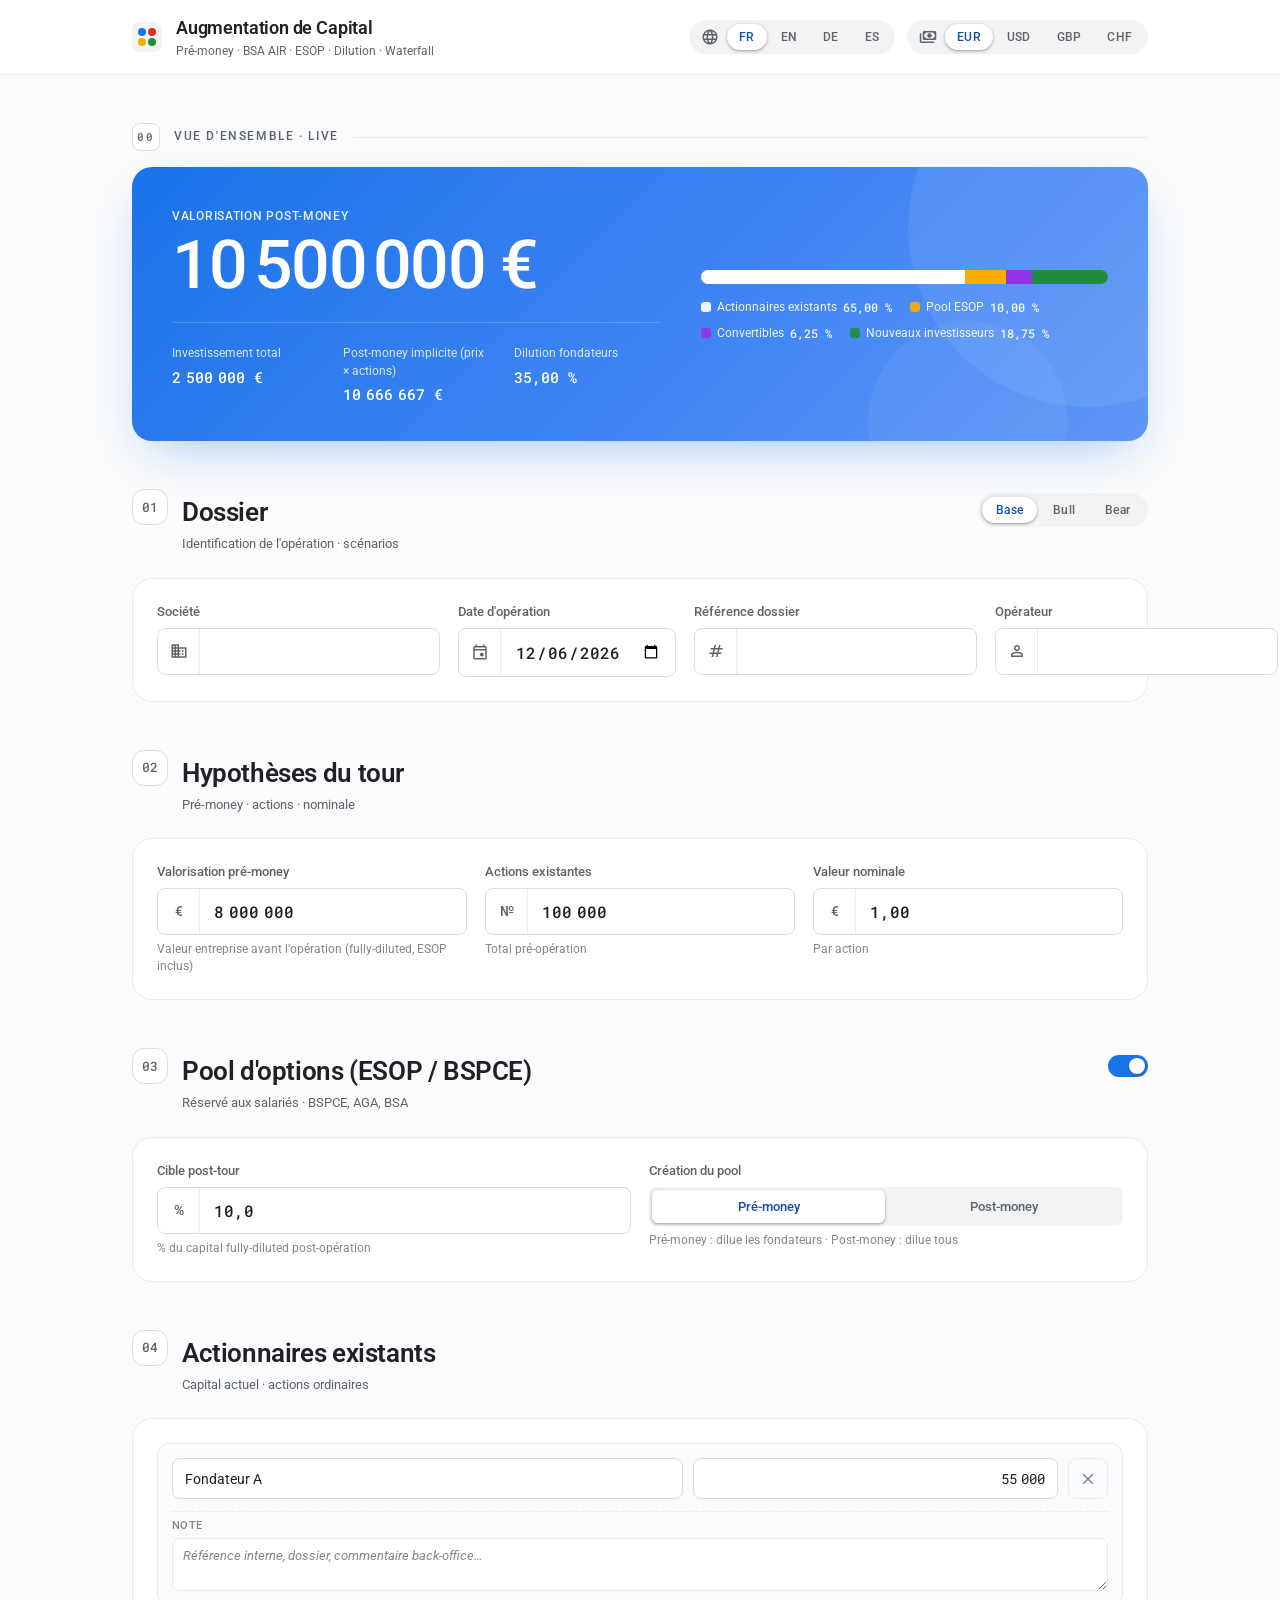
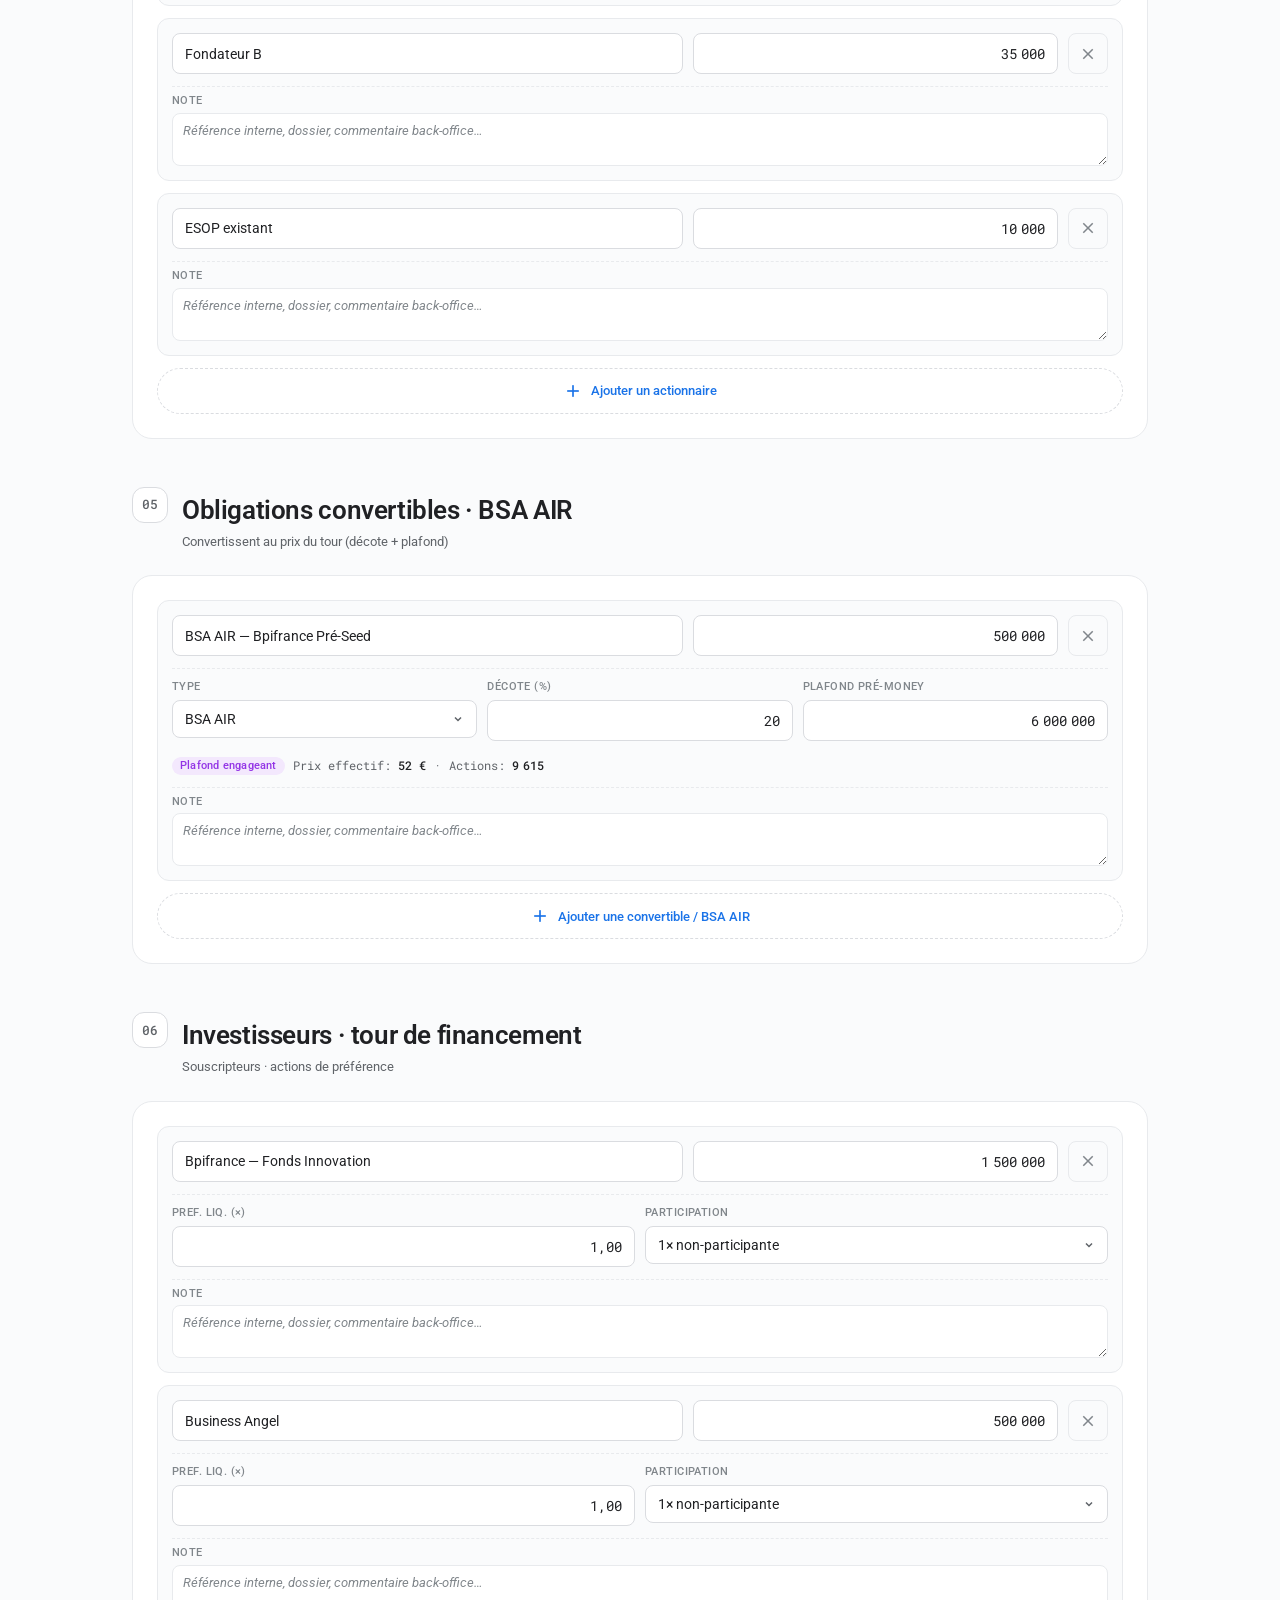
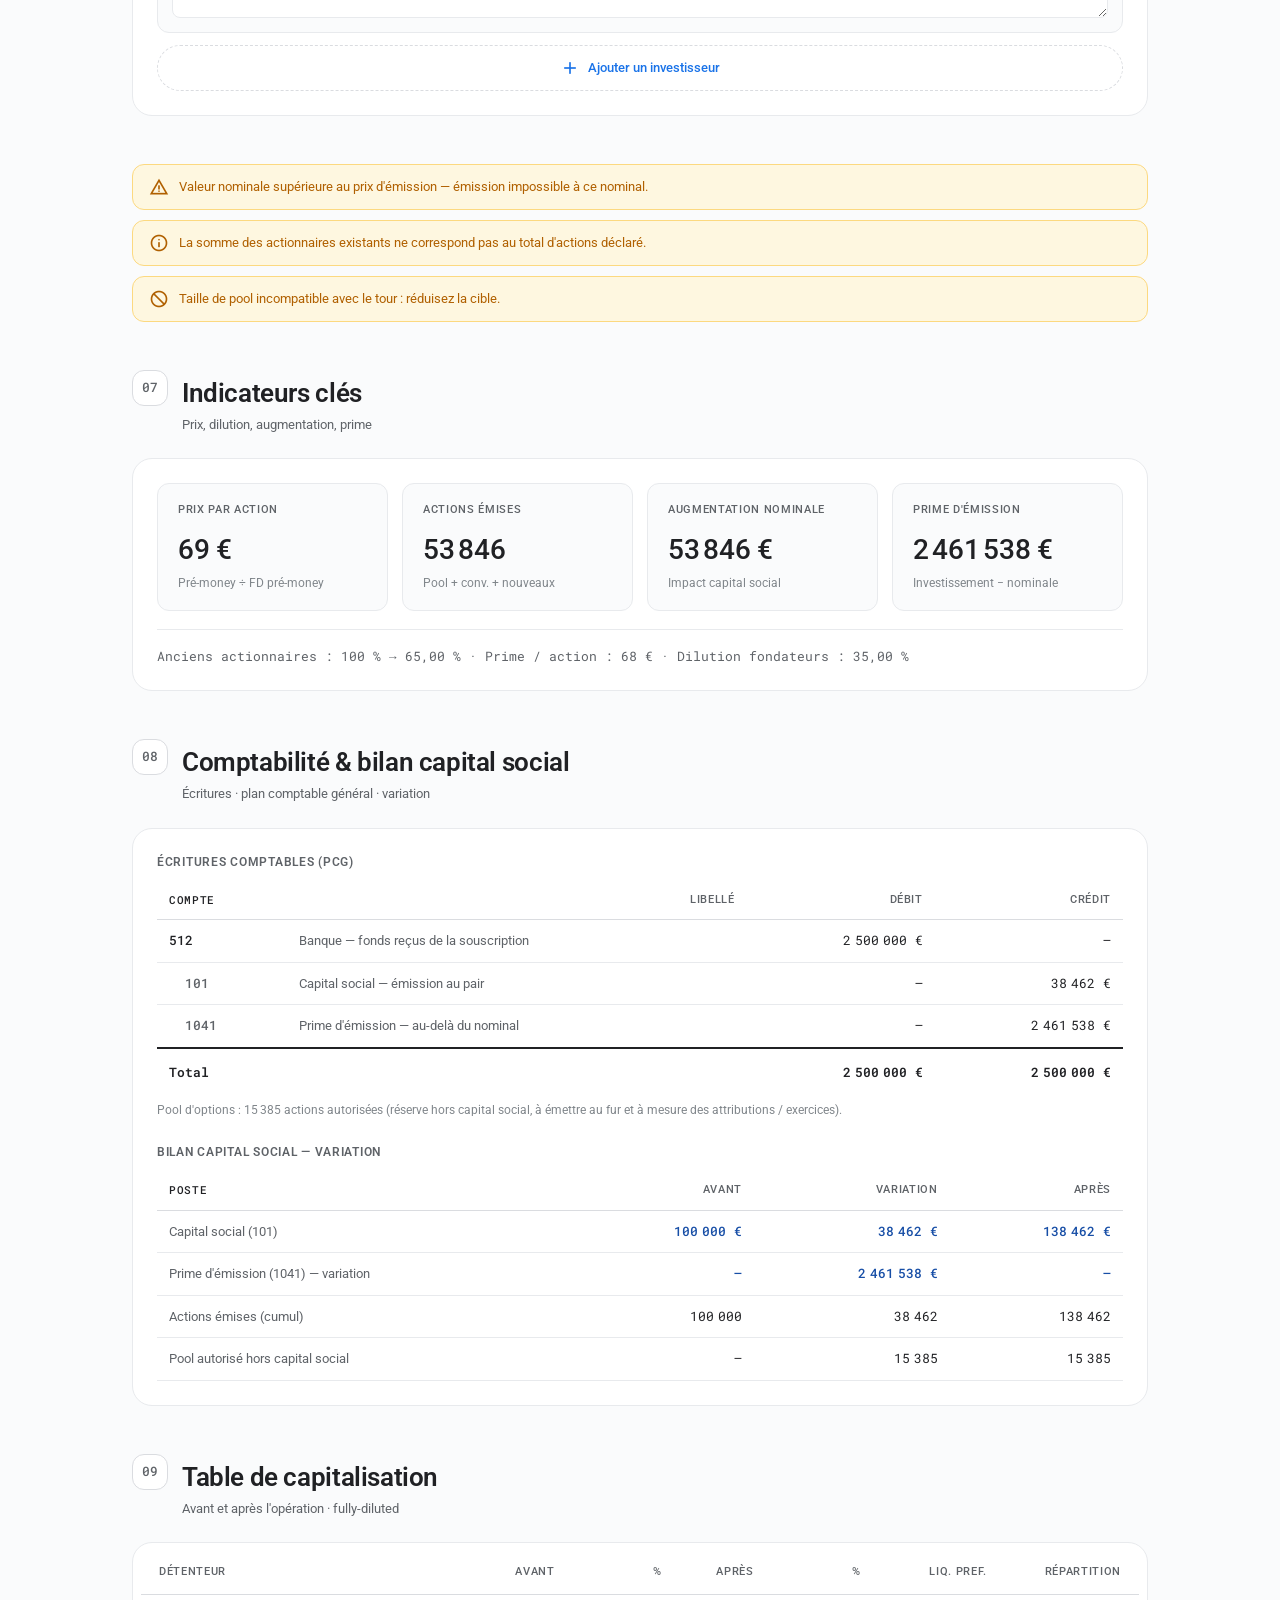
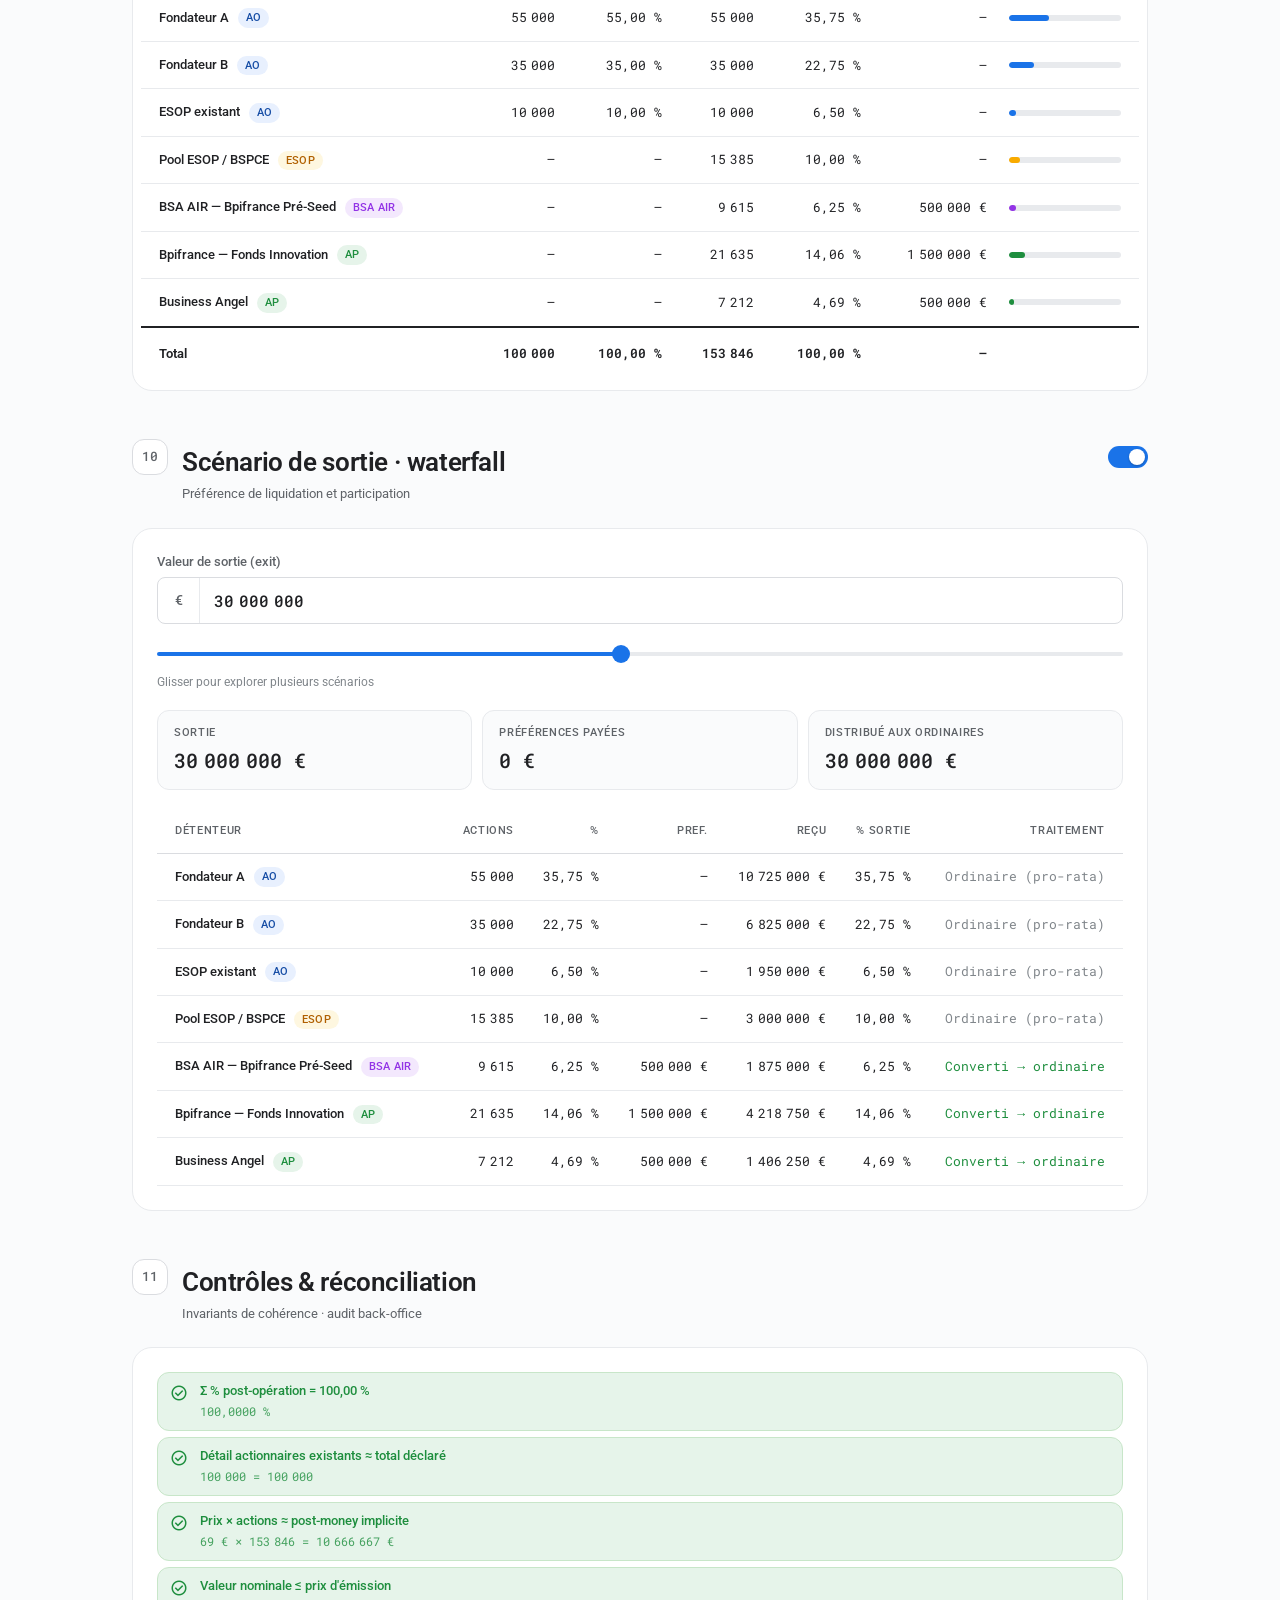
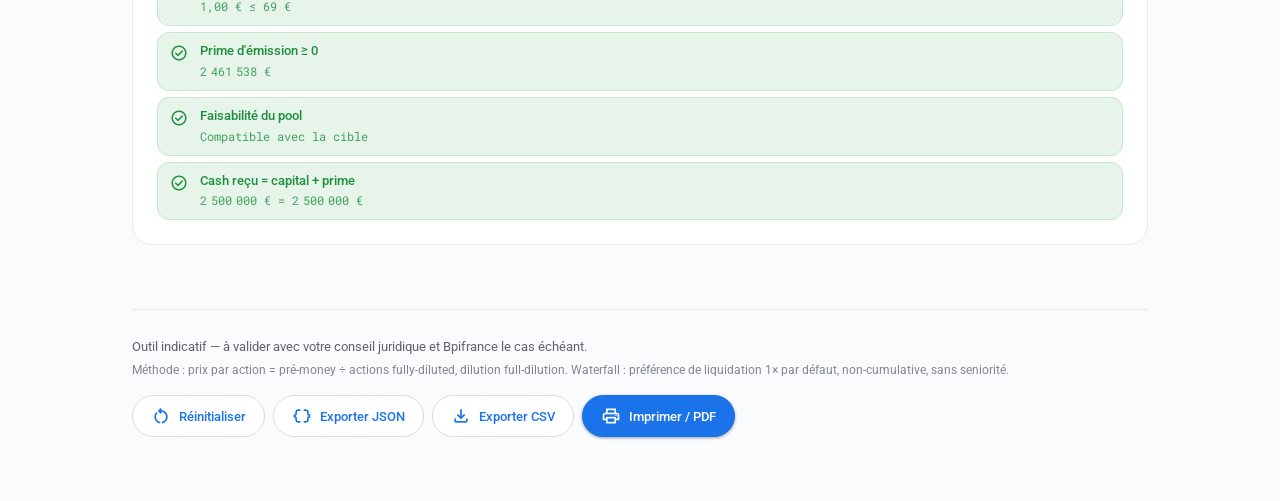
==== index.html @ fb11cf04 "Add Dossier section, multi-line notes, and Base/Bull/Bear scenarios Three BO-usability improvements " ====
<!DOCTYPE html>
<html lang="fr">
<head>
<meta charset="UTF-8">
<meta name="viewport" content="width=device-width, initial-scale=1.0">
<title data-i18n="meta_title">Calcul d'Augmentation de Capital</title>
<link rel="preconnect" href="https://fonts.googleapis.com">
<link rel="preconnect" href="https://fonts.gstatic.com" crossorigin>
<link href="https://fonts.googleapis.com/css2?family=Google+Sans:wght@400;500;600;700&family=Roboto:wght@400;500;600&family=Roboto+Mono:wght@400;500&display=swap" rel="stylesheet">
<link href="https://fonts.googleapis.com/icon?family=Material+Symbols+Outlined" rel="stylesheet">
<link rel="stylesheet" href="styles.css">
</head>
<body>

<header class="app-bar">
  <div class="app-bar-inner">
    <div class="brand">
      <span class="logo-mark" aria-hidden="true">
        <span class="logo-dot dot-blue"></span>
        <span class="logo-dot dot-red"></span>
        <span class="logo-dot dot-yellow"></span>
        <span class="logo-dot dot-green"></span>
      </span>
      <div class="brand-text">
        <h1 data-i18n="app_title">Augmentation de Capital</h1>
        <span class="brand-sub" data-i18n="app_subtitle">Pré-money · BSA AIR · ESOP · Dilution · Waterfall</span>
      </div>
    </div>

    <div class="app-bar-actions">
      <div class="chip-select" id="langPick" role="group" aria-label="Language">
        <span class="material-symbols-outlined chip-leading">language</span>
        <button data-lang="fr" class="on">FR</button>
        <button data-lang="en">EN</button>
        <button data-lang="de">DE</button>
        <button data-lang="es">ES</button>
      </div>

      <div class="chip-select" id="currencyPick" role="group" aria-label="Currency">
        <span class="material-symbols-outlined chip-leading">payments</span>
        <button data-cur="EUR" class="on">EUR</button>
        <button data-cur="USD">USD</button>
        <button data-cur="GBP">GBP</button>
        <button data-cur="CHF">CHF</button>
      </div>
    </div>
  </div>

  <div class="sticky-summary" id="stickySummary" aria-hidden="true">
    <div class="sticky-summary-inner">
      <span class="ss-k" data-i18n="result_postMoney">Post-money</span>
      <span class="ss-v" id="ss_postMoney">—</span>
      <span class="ss-sep"></span>
      <span class="ss-k" data-i18n="result_pricePerShare">Prix / action</span>
      <span class="ss-v" id="ss_price">—</span>
      <span class="ss-sep"></span>
      <span class="ss-k" data-i18n="legend_new">Nouveaux investisseurs</span>
      <span class="ss-v" id="ss_dilNew">—</span>
    </div>
  </div>
</header>

<main class="wrap">

  <!-- ════════ 00 · HERO ════════ -->
  <section class="hero-block">
    <div class="hero-eyebrow">
      <span class="num">00</span>
      <span data-i18n="hero_eyebrow">Vue d'ensemble · live</span>
    </div>
    <div class="hero-card">
      <div class="hero-left">
        <span class="hero-k" data-i18n="result_postMoney">Valorisation post-money</span>
        <span class="hero-v" id="r_postMoney">—</span>
        <div class="hero-meta">
          <span><i data-i18n="hero_investment">Investissement total</i><b id="r_totalInvest">—</b></span>
          <span><i data-i18n="hero_implied">Post-money implicite (prix × actions)</i><b id="r_postImplied">—</b></span>
          <span><i data-i18n="hero_dilution">Dilution fondateurs</i><b id="r_heroDilution">—</b></span>
        </div>
      </div>
      <div class="hero-right">
        <div class="hero-bar" aria-hidden="true">
          <span class="dil-existing" id="dilExisting"></span>
          <span class="dil-pool"     id="dilPool"></span>
          <span class="dil-conv"     id="dilConv"></span>
          <span class="dil-new"      id="dilNew"></span>
        </div>
        <div class="hero-legend">
          <span class="leg"><span class="sw sw-existing"></span><span data-i18n="legend_existing">Existants</span><b id="legExistingPct">—</b></span>
          <span class="leg"><span class="sw sw-pool"></span><span data-i18n="legend_pool">Pool</span><b id="legPoolPct">—</b></span>
          <span class="leg"><span class="sw sw-conv"></span><span data-i18n="legend_conv">Convertibles</span><b id="legConvPct">—</b></span>
          <span class="leg"><span class="sw sw-new"></span><span data-i18n="legend_new">Nouveaux</span><b id="legNewPct">—</b></span>
        </div>
      </div>
    </div>
  </section>

  <!-- ════════ 01 · Dossier ════════ -->
  <section class="section">
    <header class="section-head">
      <span class="section-num">01</span>
      <div class="head-grow">
        <h2 data-i18n="section_dossier">Dossier</h2>
        <p data-i18n="section_dossier_sub">Identification de l'opération · scénarios</p>
      </div>
      <div class="scenario-pick" id="scenarioPick" role="group" aria-label="Scenario">
        <button data-sc="base" class="on" data-i18n="sc_base">Base</button>
        <button data-sc="bull" data-i18n="sc_bull">Bull</button>
        <button data-sc="bear" data-i18n="sc_bear">Bear</button>
      </div>
    </header>
    <div class="section-body">
      <div class="row4">
        <div class="tf">
          <label for="dossierCompany" data-i18n="dossier_company">Société</label>
          <div class="tf-input">
            <span class="tf-prefix"><span class="material-symbols-outlined" style="font-size:18px">business</span></span>
            <input type="text" id="dossierCompany" autocomplete="off">
          </div>
        </div>
        <div class="tf">
          <label for="dossierDate" data-i18n="dossier_date">Date d'opération</label>
          <div class="tf-input">
            <span class="tf-prefix"><span class="material-symbols-outlined" style="font-size:18px">event</span></span>
            <input type="date" id="dossierDate" autocomplete="off">
          </div>
        </div>
        <div class="tf">
          <label for="dossierReference" data-i18n="dossier_reference">Référence dossier</label>
          <div class="tf-input">
            <span class="tf-prefix"><span class="material-symbols-outlined" style="font-size:18px">tag</span></span>
            <input type="text" id="dossierReference" autocomplete="off">
          </div>
        </div>
        <div class="tf">
          <label for="dossierOperator" data-i18n="dossier_operator">Opérateur</label>
          <div class="tf-input">
            <span class="tf-prefix"><span class="material-symbols-outlined" style="font-size:18px">person</span></span>
            <input type="text" id="dossierOperator" autocomplete="off">
          </div>
        </div>
      </div>
    </div>
  </section>

  <!-- ════════ 02 · Hypothèses ════════ -->
  <section class="section">
    <header class="section-head">
      <span class="section-num">02</span>
      <div>
        <h2 data-i18n="section_assumptions">Hypothèses du tour</h2>
        <p data-i18n="section_assumptions_sub">Pré-money · actions · nominale</p>
      </div>
    </header>
    <div class="section-body">
      <div class="row3">
        <div class="tf">
          <label for="preMoney" data-i18n="label_preMoney">Valorisation pré-money</label>
          <div class="tf-input">
            <span class="tf-prefix cur-symbol">€</span>
            <input type="text" id="preMoney" inputmode="decimal" autocomplete="off">
          </div>
          <span class="tf-helper" data-i18n="label_preMoney_hint">Valeur entreprise avant l'opération (fully-diluted, ESOP inclus)</span>
        </div>
        <div class="tf">
          <label for="existingShares" data-i18n="label_existingShares">Actions existantes</label>
          <div class="tf-input">
            <span class="tf-prefix">№</span>
            <input type="text" id="existingShares" inputmode="decimal" autocomplete="off">
          </div>
          <span class="tf-helper" data-i18n="label_existingShares_hint">Total pré-opération</span>
        </div>
        <div class="tf">
          <label for="nominalValue" data-i18n="label_nominalValue">Valeur nominale</label>
          <div class="tf-input">
            <span class="tf-prefix cur-symbol">€</span>
            <input type="text" id="nominalValue" inputmode="decimal" autocomplete="off">
          </div>
          <span class="tf-helper" data-i18n="label_nominalValue_hint">Par action</span>
        </div>
      </div>
    </div>
  </section>

  <!-- ════════ 03 · Pool ESOP/BSPCE ════════ -->
  <section class="section">
    <header class="section-head">
      <span class="section-num">03</span>
      <div class="head-grow">
        <h2 data-i18n="section_pool">Pool d'options (ESOP / BSPCE)</h2>
        <p data-i18n="section_pool_sub">Réservé aux salariés · BSPCE, AGA, BSA</p>
      </div>
      <label class="switch" title="Enabled">
        <input type="checkbox" id="poolEnabled">
        <span class="track"></span>
      </label>
    </header>
    <div class="section-body" id="poolBody">
      <div class="row2">
        <div class="tf">
          <label for="poolTargetPct" data-i18n="label_poolTargetPct">Cible post-tour</label>
          <div class="tf-input">
            <span class="tf-prefix">%</span>
            <input type="text" id="poolTargetPct" inputmode="decimal" autocomplete="off">
          </div>
          <span class="tf-helper" data-i18n="label_poolTargetPct_hint">% du capital fully-diluted post-opération</span>
        </div>
        <div class="tf">
          <label data-i18n="label_poolTiming">Création</label>
          <div class="seg" id="poolTiming" role="radiogroup">
            <button data-val="pre" class="on" data-i18n="poolTiming_pre">Pré-money</button>
            <button data-val="post" data-i18n="poolTiming_post">Post-money</button>
          </div>
          <span class="tf-helper" data-i18n="label_poolTiming_hint">Pré-money : dilue les fondateurs · Post-money : dilue tous</span>
        </div>
      </div>
    </div>
  </section>

  <!-- ════════ 04 · Actionnaires ════════ -->
  <section class="section">
    <header class="section-head">
      <span class="section-num">04</span>
      <div>
        <h2 data-i18n="section_holders">Actionnaires existants</h2>
        <p data-i18n="section_holders_sub">Capital actuel · actions ordinaires</p>
      </div>
    </header>
    <div class="section-body">
      <div class="row-list" id="holderList"></div>
      <button class="btn-ghost btn-add" id="addHolder">
        <span class="material-symbols-outlined">add</span>
        <span data-i18n="button_addHolder">Ajouter un actionnaire</span>
      </button>
    </div>
  </section>

  <!-- ════════ 05 · Convertibles ════════ -->
  <section class="section">
    <header class="section-head">
      <span class="section-num">05</span>
      <div>
        <h2 data-i18n="section_convertibles">Obligations convertibles · BSA AIR</h2>
        <p data-i18n="section_convertibles_sub">Convertissent au prix du tour (décote + plafond)</p>
      </div>
    </header>
    <div class="section-body">
      <div class="row-list" id="convList"></div>
      <button class="btn-ghost btn-add" id="addConv">
        <span class="material-symbols-outlined">add</span>
        <span data-i18n="button_addConv">Ajouter une convertible</span>
      </button>
    </div>
  </section>

  <!-- ════════ 06 · Investisseurs ════════ -->
  <section class="section">
    <header class="section-head">
      <span class="section-num">06</span>
      <div>
        <h2 data-i18n="section_investors">Investisseurs · tour de financement</h2>
        <p data-i18n="section_investors_sub">Souscripteurs · actions de préférence</p>
      </div>
    </header>
    <div class="section-body">
      <div class="row-list" id="investorList"></div>
      <button class="btn-ghost btn-add" id="addInv">
        <span class="material-symbols-outlined">add</span>
        <span data-i18n="button_addInvestor">Ajouter un investisseur</span>
      </button>
    </div>
  </section>

  <!-- Alerts inline (between inputs and results) -->
  <div class="alerts">
    <div class="alert alert-warn" id="warn" hidden>
      <span class="material-symbols-outlined">warning</span>
      <span data-i18n="warn_nominal">Valeur nominale supérieure au prix d'émission — émission impossible à ce nominal.</span>
    </div>
    <div class="alert alert-warn" id="warnHolders" hidden>
      <span class="material-symbols-outlined">info</span>
      <span data-i18n="warn_holders">La somme des actionnaires existants ne correspond pas au total d'actions déclaré.</span>
    </div>
    <div class="alert alert-warn" id="warnPool" hidden>
      <span class="material-symbols-outlined">block</span>
      <span data-i18n="warn_pool">Taille de pool incompatible avec le tour : réduisez la cible.</span>
    </div>
  </div>

  <!-- ════════ 07 · Indicateurs clés ════════ -->
  <section class="section">
    <header class="section-head">
      <span class="section-num">07</span>
      <div>
        <h2 data-i18n="section_metrics">Indicateurs clés</h2>
        <p data-i18n="section_metrics_sub">Prix, dilution, augmentation, prime</p>
      </div>
    </header>
    <div class="section-body">
      <div class="stat-grid">
        <div class="stat">
          <span class="k" data-i18n="result_pricePerShare">Prix par action</span>
          <span class="v" id="r_pricePerShare">—</span>
          <span class="sub" data-i18n="result_pricePerShare_sub">Pré-money ÷ FD pré-money</span>
        </div>
        <div class="stat">
          <span class="k" data-i18n="result_newShares">Actions émises</span>
          <span class="v" id="r_newShares">—</span>
          <span class="sub" data-i18n="result_newShares_sub">Pool + conv. + nouveaux</span>
        </div>
        <div class="stat">
          <span class="k" data-i18n="result_nominalIncrease">Augmentation nominale</span>
          <span class="v" id="r_nominalIncrease">—</span>
          <span class="sub" data-i18n="result_nominalIncrease_sub">Impact capital social</span>
        </div>
        <div class="stat">
          <span class="k" data-i18n="result_premiumTotal">Prime d'émission</span>
          <span class="v" id="r_premiumTotal">—</span>
          <span class="sub" data-i18n="result_premiumTotal_sub">Investissement − nominale</span>
        </div>
      </div>
      <div class="dilution-foot" id="r_dilutionSub">—</div>
    </div>
  </section>

  <!-- ════════ 08 · Comptabilité & bilan ════════ -->
  <section class="section">
    <header class="section-head">
      <span class="section-num">08</span>
      <div>
        <h2 data-i18n="section_accounting">Comptabilité & bilan capital social</h2>
        <p data-i18n="section_accounting_sub">Écritures, plan comptable général · capital social et prime d'émission</p>
      </div>
    </header>
    <div class="section-body acc-body">
      <div class="acc-block">
        <div class="acc-block-title" data-i18n="accounting_journal">Écritures comptables (PCG)</div>
        <div class="acc-table-wrap">
          <table class="acc">
            <thead>
              <tr>
                <th data-i18n="accounting_account">Compte</th>
                <th data-i18n="accounting_label">Libellé</th>
                <th data-i18n="accounting_debit">Débit</th>
                <th data-i18n="accounting_credit">Crédit</th>
              </tr>
            </thead>
            <tbody id="accountingBody"></tbody>
          </table>
        </div>
        <p class="acc-note" id="accountingNote">—</p>
      </div>

      <div class="acc-block">
        <div class="acc-block-title" data-i18n="bilan_title">Bilan capital social — variation</div>
        <div class="acc-table-wrap">
          <table class="acc bilan">
            <thead>
              <tr>
                <th data-i18n="bilan_item">Poste</th>
                <th data-i18n="bilan_before">Avant</th>
                <th data-i18n="bilan_delta">Variation</th>
                <th data-i18n="bilan_after">Après</th>
              </tr>
            </thead>
            <tbody id="bilanBody"></tbody>
          </table>
        </div>
      </div>
    </div>
  </section>

  <!-- ════════ 09 · Cap table ════════ -->
  <section class="section">
    <header class="section-head">
      <span class="section-num">09</span>
      <div>
        <h2 data-i18n="captable_title">Table de capitalisation</h2>
        <p data-i18n="captable_subtitle">Avant et après l'opération · fully-diluted</p>
      </div>
    </header>
    <div class="section-body cap-body">
      <table class="cap">
        <thead>
          <tr>
            <th data-i18n="captable_holder">Détenteur</th>
            <th data-i18n="captable_before_shares">Avant</th>
            <th>%</th>
            <th data-i18n="captable_after_shares">Après</th>
            <th>%</th>
            <th data-i18n="captable_liqPref">Liq. pref.</th>
            <th data-i18n="captable_distribution">Répartition</th>
          </tr>
        </thead>
        <tbody id="capBody"></tbody>
      </table>
    </div>
  </section>

  <!-- ════════ 10 · Waterfall ════════ -->
  <section class="section">
    <header class="section-head">
      <span class="section-num">10</span>
      <div class="head-grow">
        <h2 data-i18n="section_exit">Scénario de sortie · waterfall</h2>
        <p data-i18n="section_exit_sub">Préférence de liquidation et participation</p>
      </div>
      <label class="switch" title="Enabled">
        <input type="checkbox" id="exitEnabled">
        <span class="track"></span>
      </label>
    </header>
    <div class="section-body" id="exitBody">
      <div class="tf">
        <label for="exitValue" data-i18n="label_exitValue">Valeur de sortie (exit)</label>
        <div class="tf-input">
          <span class="tf-prefix cur-symbol">€</span>
          <input type="text" id="exitValue" inputmode="decimal" autocomplete="off">
        </div>
        <input type="range" id="exitSlider" class="slider" min="0" max="100" step="1">
        <span class="tf-helper" data-i18n="label_exitValue_hint">Glisser pour explorer plusieurs scénarios</span>
      </div>

      <div class="waterfall-summary" id="waterfallSummary"></div>

      <div class="cap-body">
        <table class="cap waterfall" id="waterfallTable">
          <thead>
            <tr>
              <th data-i18n="waterfall_holder">Détenteur</th>
              <th data-i18n="waterfall_shares">Actions</th>
              <th>%</th>
              <th data-i18n="waterfall_liqPref">Pref.</th>
              <th data-i18n="waterfall_payout">Reçu</th>
              <th data-i18n="waterfall_payoutPct">% sortie</th>
              <th data-i18n="waterfall_treatment">Traitement</th>
            </tr>
          </thead>
          <tbody id="waterfallBody"></tbody>
        </table>
      </div>
    </div>
  </section>

  <!-- ════════ 11 · Contrôles & réconciliation ════════ -->
  <section class="section">
    <header class="section-head">
      <span class="section-num">11</span>
      <div>
        <h2 data-i18n="section_recon">Contrôles & réconciliation</h2>
        <p data-i18n="section_recon_sub">Invariants de cohérence · audit back-office</p>
      </div>
    </header>
    <div class="section-body">
      <ul class="recon-list" id="reconList"></ul>
    </div>
  </section>

  <footer class="page-foot">
    <div class="foot-text">
      <p data-i18n="footer_disclaimer">Outil indicatif — à valider avec votre conseil juridique et Bpifrance le cas échéant.</p>
      <p class="muted" data-i18n="footer_method">Méthode : prix par action = pré-money ÷ actions fully-diluted, dilution full-dilution. Waterfall : préférence de liquidation 1× par défaut, non-cumulative, sans seniorité.</p>
    </div>
    <div class="foot-actions">
      <button class="btn-outline" id="resetBtn">
        <span class="material-symbols-outlined">restart_alt</span>
        <span data-i18n="button_reset">Réinitialiser</span>
      </button>
      <button class="btn-outline" id="exportJsonBtn">
        <span class="material-symbols-outlined">data_object</span>
        <span data-i18n="button_exportJson">Exporter JSON</span>
      </button>
      <button class="btn-outline" id="exportBtn">
        <span class="material-symbols-outlined">download</span>
        <span data-i18n="button_export">Exporter CSV</span>
      </button>
      <button class="btn-filled" id="printBtn">
        <span class="material-symbols-outlined">print</span>
        <span data-i18n="button_print">Imprimer / PDF</span>
      </button>
    </div>
  </footer>
</main>

<script src="app.js"></script>
</body>
</html>
---- styles.css ----
/* ─── Design tokens ──────────────────────────────────────── */
:root {
  --bg:           #fafbfc;
  --surface:      #ffffff;
  --surface-2:    #f1f3f4;
  --on-surface:   #202124;
  --on-surface-2: #5f6368;
  --on-surface-3: #80868b;
  --outline:      #dadce0;
  --outline-soft: #e8eaed;

  --primary:      #1a73e8;
  --primary-hov:  #1557b0;
  --primary-soft: #e8f0fe;
  --primary-ink:  #174ea6;

  --red:          #d93025;
  --red-soft:     #fce8e6;
  --yellow:       #f9ab00;
  --yellow-soft:  #fef7e0;
  --green:        #1e8e3e;
  --green-soft:   #e6f4ea;
  --purple:       #9334e6;
  --purple-soft:  #f3e8fd;

  --warn-bg:      #fef7e0;
  --warn-ink:     #b06000;

  --radius-sm:    8px;
  --radius:       12px;
  --radius-lg:    20px;
  --radius-pill:  9999px;

  --elev-1: 0 1px 2px 0 rgba(60,64,67,.30), 0 1px 3px 1px rgba(60,64,67,.15);
  --elev-2: 0 1px 2px 0 rgba(60,64,67,.30), 0 2px 6px 2px rgba(60,64,67,.15);
  --elev-3: 0 4px 8px 3px rgba(60,64,67,.15), 0 1px 3px 0 rgba(60,64,67,.30);

  --max-width: 1080px;
  --pad-side:  32px;

  --font-sans: 'Google Sans', 'Roboto', system-ui, -apple-system, sans-serif;
  --font-mono: 'Roboto Mono', ui-monospace, SFMono-Regular, Menlo, monospace;
}

* { box-sizing: border-box; }
html, body { margin: 0; padding: 0; }

body {
  background: var(--bg);
  color: var(--on-surface);
  font-family: var(--font-sans);
  font-size: 14px;
  line-height: 1.5;
  min-height: 100vh;
  -webkit-font-smoothing: antialiased;
  text-rendering: optimizeLegibility;
}

.material-symbols-outlined {
  font-variation-settings: 'FILL' 0, 'wght' 400, 'GRAD' 0, 'opsz' 24;
  font-size: 20px;
  line-height: 1;
  user-select: none;
}

/* ═══ App bar ════════════════════════════════════════════ */
.app-bar {
  background: var(--surface);
  border-bottom: 1px solid var(--outline-soft);
  position: sticky; top: 0; z-index: 20;
}
.app-bar-inner {
  max-width: var(--max-width);
  margin: 0 auto;
  padding: 14px var(--pad-side);
  display: flex; align-items: center; justify-content: space-between;
  gap: 24px; flex-wrap: wrap;
}
.brand { display: flex; align-items: center; gap: 14px; }
.logo-mark {
  display: inline-grid;
  grid-template-columns: 8px 8px;
  grid-template-rows:    8px 8px;
  gap: 2px;
  padding: 6px; background: var(--surface-2);
  border-radius: var(--radius-sm);
}
.logo-dot { display: block; width: 8px; height: 8px; border-radius: 50%; }
.dot-blue   { background: var(--primary); }
.dot-red    { background: var(--red); }
.dot-yellow { background: var(--yellow); }
.dot-green  { background: var(--green); }

.brand-text h1 {
  margin: 0; font-size: 18px; font-weight: 600; letter-spacing: -.01em;
  color: var(--on-surface);
}
.brand-sub {
  display: block; font-size: 12px; color: var(--on-surface-2);
  margin-top: 1px;
}

.app-bar-actions { display: flex; gap: 12px; flex-wrap: wrap; }

.chip-select {
  display: inline-flex; align-items: center;
  background: var(--surface-2);
  border-radius: var(--radius-pill);
  padding: 4px;
  gap: 2px;
}
.chip-leading {
  color: var(--on-surface-2);
  padding: 0 6px 0 8px;
  font-size: 18px !important;
}
.chip-select button {
  appearance: none; border: 0; background: transparent;
  font-family: var(--font-sans); font-size: 12px; font-weight: 500;
  padding: 6px 12px; border-radius: var(--radius-pill);
  color: var(--on-surface-2); cursor: pointer;
  letter-spacing: .02em;
  transition: background .15s, color .15s;
}
.chip-select button:hover { background: rgba(60,64,67,.06); color: var(--on-surface); }
.chip-select button.on {
  background: var(--surface); color: var(--primary-ink);
  box-shadow: var(--elev-1);
}

/* ═══ Sticky compact summary bar ═════════════════════════ */
.sticky-summary {
  max-height: 0; overflow: hidden;
  background: linear-gradient(135deg, #1a73e8 0%, #4285f4 100%);
  color: #fff;
  transition: max-height .25s ease;
}
.sticky-summary.show { max-height: 56px; }
.sticky-summary-inner {
  max-width: var(--max-width);
  margin: 0 auto;
  padding: 12px var(--pad-side);
  display: flex; align-items: center; gap: 14px;
  font-size: 13px; flex-wrap: wrap;
}
.sticky-summary .ss-k {
  font-size: 11px; font-weight: 500;
  letter-spacing: .04em; text-transform: uppercase;
  opacity: .85;
}
.sticky-summary .ss-v {
  font-family: var(--font-mono); font-weight: 500;
  font-feature-settings: 'tnum'; font-size: 15px;
}
.sticky-summary .ss-sep {
  width: 1px; height: 18px; background: rgba(255,255,255,.25);
}

/* ═══ Page wrap ══════════════════════════════════════════ */
.wrap {
  max-width: var(--max-width);
  margin: 0 auto;
  padding: 0 var(--pad-side) 64px;
  display: flex; flex-direction: column;
  gap: 48px;
}
@media (max-width: 720px) {
  :root { --pad-side: 20px; }
  .wrap { gap: 32px; }
}

/* ═══ Hero block (always at top) ═════════════════════════ */
.hero-block { margin-top: 48px; }
.hero-eyebrow {
  display: flex; align-items: center; gap: 14px;
  font-size: 11.5px; font-weight: 500;
  letter-spacing: .14em; text-transform: uppercase;
  color: var(--on-surface-2);
  margin-bottom: 16px;
}
.hero-eyebrow .num {
  display: inline-grid; place-items: center;
  width: 28px; height: 28px;
  border: 1px solid var(--outline);
  border-radius: var(--radius-sm);
  font-family: var(--font-mono);
  font-size: 11px; font-weight: 500; color: var(--on-surface-2);
  background: var(--surface);
}
.hero-eyebrow::after {
  content: ""; flex: 1; height: 1px; background: var(--outline-soft);
}

.hero-card {
  background: linear-gradient(135deg, #1a73e8 0%, #4285f4 60%, #5e97f6 100%);
  color: #fff;
  border-radius: var(--radius-lg);
  padding: 40px 40px 36px;
  display: grid;
  grid-template-columns: minmax(0, 1.2fr) minmax(0, 1fr);
  gap: 40px;
  position: relative;
  overflow: hidden;
  box-shadow: 0 20px 50px -20px rgba(26,115,232,.45);
}
.hero-card::before {
  content: ""; position: absolute;
  right: -120px; top: -120px;
  width: 360px; height: 360px;
  border-radius: 50%;
  background: rgba(255,255,255,.07);
  pointer-events: none;
}
.hero-card::after {
  content: ""; position: absolute;
  right: 80px; bottom: -80px;
  width: 200px; height: 200px;
  border-radius: 50%;
  background: rgba(255,255,255,.05);
  pointer-events: none;
}
@media (max-width: 880px) {
  .hero-card { grid-template-columns: 1fr; padding: 28px 24px 28px; gap: 24px; }
}

.hero-left { display: flex; flex-direction: column; position: relative; z-index: 1; }
.hero-k {
  font-size: 12px; font-weight: 500;
  letter-spacing: .06em; text-transform: uppercase;
  opacity: .9;
}
.hero-v {
  font-family: var(--font-sans);
  font-size: clamp(40px, 6vw, 68px);
  font-weight: 500;
  letter-spacing: -.025em;
  margin-top: 6px;
  font-feature-settings: 'tnum';
  line-height: 1.02;
  word-break: break-word;
}
.hero-meta {
  display: grid;
  grid-template-columns: repeat(3, minmax(0, 1fr));
  gap: 12px 24px;
  margin-top: 22px;
  padding-top: 22px;
  border-top: 1px solid rgba(255,255,255,.18);
}
@media (max-width: 520px) { .hero-meta { grid-template-columns: 1fr; } }
.hero-meta > span {
  display: flex; flex-direction: column; gap: 2px;
  font-size: 12px;
}
.hero-meta i {
  font-style: normal;
  opacity: .82;
  font-size: 11.5px;
}
.hero-meta b {
  font-family: var(--font-mono); font-weight: 500;
  font-feature-settings: 'tnum';
  font-size: 15px; color: #fff;
  margin-top: 1px;
}

.hero-right {
  display: flex; flex-direction: column;
  position: relative; z-index: 1;
  justify-content: center;
  gap: 14px;
}
.hero-bar {
  display: flex; height: 14px;
  border-radius: var(--radius-pill);
  overflow: hidden;
  background: rgba(255,255,255,.18);
}
.hero-bar span { display: block; transition: width .35s ease; }
.hero-bar .dil-existing { background: #fff; }
.hero-bar .dil-pool     { background: var(--yellow); }
.hero-bar .dil-conv     { background: var(--purple); }
.hero-bar .dil-new      { background: var(--green); }

.hero-legend {
  display: flex; flex-wrap: wrap;
  gap: 8px 18px;
  font-size: 12px;
}
.hero-legend .leg { display: inline-flex; align-items: center; gap: 6px; opacity: .92; }
.hero-legend .leg b {
  color: #fff; font-family: var(--font-mono); font-weight: 500;
  font-feature-settings: 'tnum';
}
.hero-legend .sw { width: 10px; height: 10px; border-radius: 3px; display: inline-block; }
.hero-legend .sw-existing { background: #fff; }
.hero-legend .sw-pool     { background: var(--yellow); }
.hero-legend .sw-conv     { background: var(--purple); }
.hero-legend .sw-new      { background: var(--green); }

/* ═══ Section ════════════════════════════════════════════ */
.section { display: flex; flex-direction: column; gap: 20px; }

.section-head {
  display: flex; align-items: flex-start; gap: 14px;
  padding-bottom: 4px;
}
.section-head .head-grow { flex: 1; min-width: 0; }
.section-num {
  display: inline-grid; place-items: center;
  width: 36px; height: 36px;
  border: 1px solid var(--outline);
  background: var(--surface);
  border-radius: var(--radius);
  font-family: var(--font-mono); font-weight: 500;
  font-size: 13px; color: var(--on-surface-2);
  flex: 0 0 auto;
}
.section-head h2 {
  margin: 4px 0 2px;
  font-size: clamp(20px, 2.6vw, 26px);
  font-weight: 600;
  letter-spacing: -.015em;
  color: var(--on-surface);
}
.section-head p {
  margin: 0; font-size: 13px;
  color: var(--on-surface-2);
}

.section-body {
  background: var(--surface);
  border: 1px solid var(--outline-soft);
  border-radius: var(--radius-lg);
  padding: 24px;
}
.section-body.disabled { opacity: .42; pointer-events: none; }
@media (max-width: 720px) { .section-body { padding: 18px; } }

/* ═══ Switch (Material) ══════════════════════════════════ */
.switch {
  position: relative; display: inline-block;
  width: 40px; height: 22px;
  flex: 0 0 auto;
  margin-top: 7px;
}
.switch input { opacity: 0; width: 0; height: 0; position: absolute; }
.switch .track {
  position: absolute; cursor: pointer;
  inset: 0; background: var(--on-surface-3);
  border-radius: var(--radius-pill);
  transition: background .2s;
}
.switch .track::before {
  position: absolute; content: "";
  height: 16px; width: 16px;
  left: 3px; top: 3px;
  background: #fff; border-radius: 50%;
  transition: transform .2s;
  box-shadow: 0 1px 2px rgba(0,0,0,.25);
}
.switch input:checked + .track { background: var(--primary); }
.switch input:checked + .track::before { transform: translateX(18px); }

/* ═══ Segmented control ══════════════════════════════════ */
.seg {
  display: inline-flex;
  background: var(--surface-2);
  border-radius: var(--radius-sm);
  padding: 3px;
  gap: 2px;
  width: 100%;
}
.seg button {
  appearance: none; border: 0; background: transparent;
  flex: 1;
  font-family: var(--font-sans); font-size: 12.5px; font-weight: 500;
  padding: 9px 10px; border-radius: 6px;
  color: var(--on-surface-2); cursor: pointer;
  transition: all .15s;
}
.seg button:hover { color: var(--on-surface); }
.seg button.on {
  background: var(--surface); color: var(--primary-ink);
  box-shadow: var(--elev-1);
}

/* ═══ Slider ═════════════════════════════════════════════ */
.slider {
  width: 100%;
  -webkit-appearance: none; appearance: none;
  background: transparent;
  margin: 14px 0 4px;
  height: 20px;
}
.slider::-webkit-slider-runnable-track {
  height: 4px; border-radius: var(--radius-pill);
  background: linear-gradient(to right, var(--primary) 0%, var(--primary) var(--val, 0%), var(--outline-soft) var(--val, 0%), var(--outline-soft) 100%);
}
.slider::-moz-range-track {
  height: 4px; border-radius: var(--radius-pill);
  background: var(--outline-soft);
}
.slider::-moz-range-progress {
  height: 4px; border-radius: var(--radius-pill);
  background: var(--primary);
}
.slider::-webkit-slider-thumb {
  -webkit-appearance: none; appearance: none;
  width: 18px; height: 18px; margin-top: -7px;
  border-radius: 50%; background: var(--primary);
  border: 0; cursor: pointer;
  box-shadow: 0 0 0 0 rgba(26,115,232,0); transition: box-shadow .15s;
}
.slider::-webkit-slider-thumb:hover { box-shadow: 0 0 0 10px rgba(26,115,232,.12); }
.slider::-moz-range-thumb {
  width: 18px; height: 18px;
  border-radius: 50%; background: var(--primary);
  border: 0; cursor: pointer;
}

/* ═══ Text field (Google outlined) ═══════════════════════ */
.tf { display: flex; flex-direction: column; gap: 6px; }
.tf label {
  font-size: 12.5px; font-weight: 500;
  color: var(--on-surface-2);
}
.tf-input {
  display: flex; align-items: stretch;
  background: var(--surface);
  border: 1px solid var(--outline);
  border-radius: var(--radius-sm);
  transition: border-color .15s, box-shadow .15s;
}
.tf-input:hover { border-color: var(--on-surface-3); }
.tf-input:focus-within {
  border-color: var(--primary);
  box-shadow: 0 0 0 3px rgba(26,115,232,.18);
}
.tf-prefix {
  width: 42px; display: grid; place-items: center;
  font-family: var(--font-sans); font-size: 14px; font-weight: 500;
  color: var(--on-surface-2);
  border-right: 1px solid var(--outline-soft);
}
.tf-input input {
  flex: 1; min-width: 0;
  appearance: none; border: 0; outline: none; background: transparent;
  padding: 12px 14px;
  font-family: var(--font-mono); font-size: 16px; font-weight: 500;
  color: var(--on-surface);
  font-feature-settings: 'tnum';
}
.tf-input input::placeholder { color: var(--on-surface-3); }
.tf-helper {
  font-size: 11.5px;
  color: var(--on-surface-3);
}

.row2 { display: grid; grid-template-columns: 1fr 1fr; gap: 18px; }
.row3 { display: grid; grid-template-columns: 1fr 1fr 1fr; gap: 18px; }
.row4 { display: grid; grid-template-columns: 1fr 1fr 1fr 1fr; gap: 18px; }
@media (max-width: 960px) {
  .row4 { grid-template-columns: 1fr 1fr; }
}
@media (max-width: 720px) {
  .row3 { grid-template-columns: 1fr; }
  .row2 { grid-template-columns: 1fr; }
  .row4 { grid-template-columns: 1fr; }
}

/* ═══ Scenario pick (Base / Bull / Bear) ════════════════ */
.scenario-pick {
  display: inline-flex; align-items: center;
  background: var(--surface-2);
  border-radius: var(--radius-pill);
  padding: 4px;
  gap: 2px;
  flex: 0 0 auto;
  margin-top: 4px;
}
.scenario-pick button {
  appearance: none; border: 0; background: transparent;
  font-family: var(--font-sans); font-size: 12px; font-weight: 500;
  padding: 6px 14px; border-radius: var(--radius-pill);
  color: var(--on-surface-2); cursor: pointer;
  letter-spacing: .02em;
  transition: background .15s, color .15s;
}
.scenario-pick button:hover { background: rgba(60,64,67,.06); color: var(--on-surface); }
.scenario-pick button.on {
  background: var(--surface); color: var(--primary-ink);
  box-shadow: var(--elev-1);
}
.scenario-pick button[data-sc="bull"].on { color: var(--green); }
.scenario-pick button[data-sc="bear"].on { color: var(--red); }

/* ═══ Row list (holders / investors / converts) ══════════ */
.row-list { display: flex; flex-direction: column; gap: 12px; }

.row-card {
  background: var(--bg);
  border: 1px solid var(--outline-soft);
  border-radius: var(--radius);
  padding: 14px;
  display: flex; flex-direction: column;
  gap: 12px;
  transition: border-color .15s, box-shadow .15s;
}
.row-card:hover { border-color: var(--outline); background: var(--surface); }
.row-card:focus-within { border-color: var(--primary); background: var(--surface); box-shadow: 0 0 0 3px rgba(26,115,232,.10); }

.row-main {
  display: grid;
  grid-template-columns: 1.4fr 1fr 40px;
  gap: 10px;
}
.row-extra {
  display: grid;
  gap: 10px;
  padding-top: 10px;
  border-top: 1px dashed var(--outline-soft);
}
.row-extra.row-extra-2 { grid-template-columns: 1fr 1fr; }
.row-extra.row-extra-3 { grid-template-columns: 1fr 1fr 1fr; }

@media (max-width: 640px) {
  .row-main { grid-template-columns: 1fr 1fr 40px; }
  .row-extra { grid-template-columns: 1fr !important; }
}

.row-card .mini { display: flex; flex-direction: column; gap: 5px; }
.row-card .mini label {
  font-size: 10.5px; font-weight: 500;
  letter-spacing: .04em; text-transform: uppercase;
  color: var(--on-surface-3);
}

.row-card input, .row-card select {
  appearance: none; border: 1px solid var(--outline);
  background: var(--surface);
  padding: 10px 12px;
  border-radius: var(--radius-sm);
  font-family: var(--font-sans); font-size: 14px;
  color: var(--on-surface); outline: none;
  transition: border-color .15s, box-shadow .15s;
  min-width: 0;
  width: 100%;
}
.row-card input.amount, .row-card input.numeric {
  font-family: var(--font-mono); text-align: right;
  font-feature-settings: 'tnum';
}
.row-card input:hover, .row-card select:hover { border-color: var(--on-surface-3); }
.row-card input:focus, .row-card select:focus {
  border-color: var(--primary);
  box-shadow: 0 0 0 3px rgba(26,115,232,.18);
}
.row-card select {
  background-image: url("data:image/svg+xml;utf8,<svg xmlns='http://www.w3.org/2000/svg' width='12' height='12' viewBox='0 0 12 12'><path d='M3 4.5l3 3 3-3' fill='none' stroke='%235f6368' stroke-width='1.5'/></svg>");
  background-repeat: no-repeat;
  background-position: right 12px center;
  padding-right: 30px;
}

.row-card button.del {
  appearance: none; background: transparent;
  border: 1px solid var(--outline-soft);
  border-radius: var(--radius-sm);
  display: grid; place-items: center;
  cursor: pointer; color: var(--on-surface-3);
  transition: all .15s;
}
.row-card button.del:hover {
  color: var(--red); border-color: var(--red);
  background: var(--red-soft);
}

/* ═══ Buttons ════════════════════════════════════════════ */
.btn-ghost, .btn-outline, .btn-filled {
  appearance: none; cursor: pointer;
  display: inline-flex; align-items: center; gap: 8px;
  font-family: var(--font-sans); font-size: 13px; font-weight: 500;
  padding: 10px 18px; border-radius: var(--radius-pill);
  transition: all .15s;
  line-height: 1;
}
.btn-ghost {
  background: transparent;
  border: 1px dashed var(--outline);
  color: var(--primary);
  width: 100%;
  justify-content: center;
  margin-top: 12px;
  padding: 12px 16px;
}
.btn-ghost:hover {
  background: var(--primary-soft);
  border-style: solid; border-color: var(--primary);
}
.btn-outline {
  background: var(--surface); color: var(--primary);
  border: 1px solid var(--outline);
}
.btn-outline:hover {
  background: var(--primary-soft); border-color: var(--primary);
}
.btn-filled {
  background: var(--primary); color: #fff; border: 1px solid var(--primary);
  box-shadow: var(--elev-1);
}
.btn-filled:hover {
  background: var(--primary-hov); border-color: var(--primary-hov);
  box-shadow: var(--elev-2);
}

/* ═══ Alerts ═════════════════════════════════════════════ */
.alerts { display: flex; flex-direction: column; gap: 10px; }
.alert {
  display: flex; align-items: center; gap: 10px;
  padding: 12px 16px;
  background: var(--warn-bg);
  color: var(--warn-ink);
  border-radius: var(--radius);
  font-size: 13px;
  border: 1px solid #fcd980;
}
.alert .material-symbols-outlined { color: inherit; font-size: 20px !important; }

/* ═══ Stat grid ══════════════════════════════════════════ */
.stat-grid {
  display: grid;
  grid-template-columns: repeat(4, minmax(0, 1fr));
  gap: 14px;
}
@media (max-width: 880px) { .stat-grid { grid-template-columns: 1fr 1fr; } }
@media (max-width: 520px) { .stat-grid { grid-template-columns: 1fr; } }

.stat {
  background: var(--bg);
  border: 1px solid var(--outline-soft);
  border-radius: var(--radius);
  padding: 18px 20px;
  display: flex; flex-direction: column;
  min-height: 124px;
  transition: border-color .15s, box-shadow .15s;
}
.stat:hover { border-color: var(--outline); background: var(--surface); box-shadow: var(--elev-1); }
.stat .k {
  font-size: 11px; font-weight: 500;
  letter-spacing: .06em; text-transform: uppercase;
  color: var(--on-surface-2);
}
.stat .v {
  font-family: var(--font-sans);
  font-size: 28px; font-weight: 500;
  letter-spacing: -.01em;
  color: var(--on-surface);
  margin-top: 10px;
  font-feature-settings: 'tnum';
  word-break: break-word;
}
.stat .sub {
  font-size: 11.5px; color: var(--on-surface-3);
  margin-top: 4px;
}

.dilution-foot {
  margin-top: 18px;
  padding-top: 16px;
  border-top: 1px solid var(--outline-soft);
  font-size: 12.5px;
  color: var(--on-surface-2);
  font-family: var(--font-mono);
  font-feature-settings: 'tnum';
  line-height: 1.6;
}

/* ═══ Cap table ══════════════════════════════════════════ */
.cap-body { padding: 0; overflow-x: auto; }
.section-body.cap-body { padding: 8px 8px 14px; }
table.cap {
  width: 100%;
  border-collapse: collapse;
  font-size: 13px;
  min-width: 640px;
}
table.cap th, table.cap td {
  text-align: right;
  padding: 13px 12px;
  font-family: var(--font-mono);
  font-feature-settings: 'tnum';
  white-space: nowrap;
}
table.cap th {
  font-family: var(--font-sans); font-weight: 500;
  color: var(--on-surface-2);
  font-size: 11px; letter-spacing: .06em; text-transform: uppercase;
  border-bottom: 1px solid var(--outline);
}
table.cap td {
  border-bottom: 1px solid var(--outline-soft);
}
table.cap th:first-child, table.cap td:first-child {
  text-align: left;
  font-family: var(--font-sans);
  font-weight: 500;
  white-space: normal;
  padding-left: 18px;
}
table.cap th:last-child, table.cap td:last-child { padding-right: 18px; }
table.cap tr:hover td { background: var(--surface-2); }
table.cap tr.total td {
  border-top: 2px solid var(--on-surface);
  border-bottom: 0;
  font-weight: 600;
  color: var(--on-surface);
  padding-top: 16px;
}
table.cap .bar-cell { padding: 4px 18px 4px 10px; width: 140px; }
.bar {
  height: 6px; background: var(--outline-soft);
  border-radius: var(--radius-pill);
  position: relative; min-width: 80px; overflow: hidden;
}
.bar > span {
  position: absolute; left: 0; top: 0; bottom: 0;
  border-radius: var(--radius-pill);
  transition: width .25s ease;
}
.bar.b-blue   > span { background: var(--primary); }
.bar.b-yellow > span { background: var(--yellow); }
.bar.b-red    > span { background: var(--red); }
.bar.b-green  > span { background: var(--green); }
.bar.b-purple > span { background: var(--purple); }

/* ═══ Class tag chips ═══════════════════════════════════ */
.tag {
  display: inline-block;
  font-size: 10.5px; font-weight: 500;
  padding: 2px 8px; border-radius: var(--radius-pill);
  margin-left: 6px;
  font-family: var(--font-sans);
  letter-spacing: .02em;
  vertical-align: middle;
}
.tag-common { background: var(--primary-soft); color: var(--primary-ink); }
.tag-pool   { background: var(--yellow-soft); color: var(--warn-ink); }
.tag-conv   { background: var(--purple-soft); color: var(--purple); }
.tag-pref   { background: var(--green-soft);  color: var(--green); }
.tag-new    { background: var(--green-soft);  color: var(--green); }

/* ═══ Waterfall ══════════════════════════════════════════ */
.waterfall-summary {
  display: grid;
  grid-template-columns: 1fr 1fr 1fr;
  gap: 10px;
  margin: 18px 0 6px;
}
@media (max-width: 640px) { .waterfall-summary { grid-template-columns: 1fr; } }
.wf-stat {
  background: var(--bg);
  border: 1px solid var(--outline-soft);
  border-radius: var(--radius);
  padding: 14px 16px;
  display: flex; flex-direction: column;
}
.wf-stat .k {
  font-size: 11px; font-weight: 500;
  letter-spacing: .06em; text-transform: uppercase;
  color: var(--on-surface-2);
}
.wf-stat .v {
  font-family: var(--font-mono);
  font-feature-settings: 'tnum';
  font-size: 20px; font-weight: 500;
  color: var(--on-surface);
  margin-top: 4px;
}

table.waterfall { margin-top: 14px; }
table.waterfall tr.treat-pref td:last-child { color: var(--primary-ink); }
table.waterfall tr.treat-convert td:last-child { color: var(--green); }
table.waterfall tr.treat-common td:last-child { color: var(--on-surface-3); }

/* ═══ Accounting & bilan ═════════════════════════════════ */
.acc-body { display: flex; flex-direction: column; gap: 24px; }
.acc-block-title {
  font-size: 12px; font-weight: 600;
  letter-spacing: .06em; text-transform: uppercase;
  color: var(--on-surface-2);
  margin-bottom: 10px;
}
.acc-table-wrap { overflow-x: auto; }
table.acc {
  width: 100%; border-collapse: collapse;
  font-size: 13px;
  min-width: 520px;
}
table.acc th, table.acc td {
  padding: 11px 12px;
  text-align: right;
  font-family: var(--font-mono);
  font-feature-settings: 'tnum';
  white-space: nowrap;
}
table.acc th {
  font-family: var(--font-sans); font-weight: 500;
  color: var(--on-surface-2);
  font-size: 11px; letter-spacing: .06em; text-transform: uppercase;
  border-bottom: 1px solid var(--outline);
}
table.acc td { border-bottom: 1px solid var(--outline-soft); }
table.acc th:first-child, table.acc td:first-child {
  text-align: left;
  font-family: var(--font-mono);
  font-weight: 500;
  color: var(--on-surface);
}
table.acc td.label-col {
  font-family: var(--font-sans);
  font-weight: 400;
  color: var(--on-surface-2);
  text-align: left;
}
table.acc tr.credit td:first-child { padding-left: 28px; color: var(--on-surface-2); }
table.acc tr.subtotal td {
  border-top: 2px solid var(--on-surface);
  border-bottom: 0;
  font-weight: 600;
  color: var(--on-surface);
  padding-top: 14px;
}
.acc-note {
  margin: 8px 0 0;
  font-size: 12px;
  color: var(--on-surface-3);
  line-height: 1.5;
}
table.acc.bilan tr.bilan-delta td:not(:first-child):not(.label-col) {
  color: var(--primary-ink);
  font-weight: 500;
}

/* ═══ Conversion detail (inline in conv row) ═════════════ */
.conv-detail {
  margin-top: 4px;
  font-family: var(--font-mono);
  font-feature-settings: 'tnum';
  font-size: 11.5px;
  color: var(--on-surface-2);
  display: flex; align-items: center; gap: 8px;
  flex-wrap: wrap;
}
.conv-detail .pill {
  display: inline-flex; align-items: center; gap: 4px;
  padding: 1px 8px; border-radius: var(--radius-pill);
  font-size: 10.5px; font-weight: 500;
  font-family: var(--font-sans); letter-spacing: .02em;
}
.conv-detail .pill-cap   { background: var(--purple-soft); color: var(--purple); }
.conv-detail .pill-disc  { background: var(--primary-soft); color: var(--primary-ink); }
.conv-detail .pill-none  { background: var(--surface-2); color: var(--on-surface-3); }
.conv-detail b { color: var(--on-surface); font-weight: 500; }

/* ═══ Notes input (per row) ══════════════════════════════ */
.row-note {
  display: flex; flex-direction: column; gap: 4px;
  padding-top: 6px;
  border-top: 1px dashed var(--outline-soft);
}
.row-note label {
  font-size: 10.5px; font-weight: 500;
  letter-spacing: .04em; text-transform: uppercase;
  color: var(--on-surface-3);
}
.row-note textarea {
  appearance: none; border: 1px solid var(--outline-soft);
  background: var(--surface);
  padding: 8px 10px;
  border-radius: var(--radius-sm);
  font-family: var(--font-sans); font-size: 12.5px;
  color: var(--on-surface); outline: none; width: 100%;
  transition: border-color .15s, box-shadow .15s;
  resize: vertical;
  min-height: 44px;
  line-height: 1.4;
}
.row-note textarea:focus {
  border-color: var(--primary);
  box-shadow: 0 0 0 3px rgba(26,115,232,.18);
}
.row-note textarea::placeholder { color: var(--on-surface-3); font-style: italic; }

/* ═══ Reconciliation list ════════════════════════════════ */
.recon-list {
  list-style: none; padding: 0; margin: 0;
  display: flex; flex-direction: column; gap: 6px;
}
.recon-item {
  display: flex; gap: 12px; align-items: flex-start;
  padding: 10px 12px;
  border: 1px solid var(--outline-soft);
  border-radius: var(--radius);
  background: var(--bg);
  font-size: 13px;
}
.recon-item.ok       { color: var(--green); border-color: #c8e6c9; background: var(--green-soft); }
.recon-item.warn     { color: var(--warn-ink); border-color: #fcd980; background: var(--warn-bg); }
.recon-item.error    { color: var(--red); border-color: #f5c6c1; background: var(--red-soft); }
.recon-item .recon-icon { font-size: 18px !important; line-height: 1.2; flex: 0 0 auto; }
.recon-item .recon-text {
  display: flex; flex-direction: column; gap: 2px;
  min-width: 0; flex: 1;
}
.recon-item .recon-title { font-weight: 500; color: inherit; line-height: 1.3; }
.recon-item .recon-detail {
  font-family: var(--font-mono); font-feature-settings: 'tnum';
  font-size: 12px;
  color: var(--on-surface-2);
}
.recon-item.ok    .recon-detail,
.recon-item.warn  .recon-detail,
.recon-item.error .recon-detail { color: inherit; opacity: .8; }

/* ═══ Footer ═════════════════════════════════════════════ */
.page-foot {
  margin-top: 16px;
  padding-top: 28px;
  border-top: 1px solid var(--outline-soft);
  display: flex; justify-content: space-between; align-items: center;
  gap: 16px; flex-wrap: wrap;
}
.foot-text p { margin: 0; font-size: 12.5px; color: var(--on-surface-2); }
.foot-text p.muted { color: var(--on-surface-3); font-size: 12px; margin-top: 4px; }
.foot-actions { display: flex; gap: 8px; flex-wrap: wrap; }

/* ═══ Print ══════════════════════════════════════════════ */
@media print {
  body { background: #fff; }
  .app-bar, .sticky-summary, .foot-actions, .btn-ghost, .row-card button.del, .slider, .switch { display: none !important; }
  .hero-card { background: #fff !important; color: var(--on-surface) !important; border: 1px solid var(--outline); box-shadow: none; }
  .hero-card::before, .hero-card::after { display: none; }
  .hero-k, .hero-meta i { color: var(--on-surface-2) !important; opacity: 1 !important; }
  .hero-meta b, .hero-v, .hero-legend b { color: var(--on-surface) !important; }
  .hero-bar { background: var(--outline-soft); }
  .hero-bar .dil-existing { background: var(--primary) !important; }
  .section-body { box-shadow: none; border: 1px solid var(--outline); }
  .wrap { gap: 24px; }
  .section { break-inside: avoid; }
}
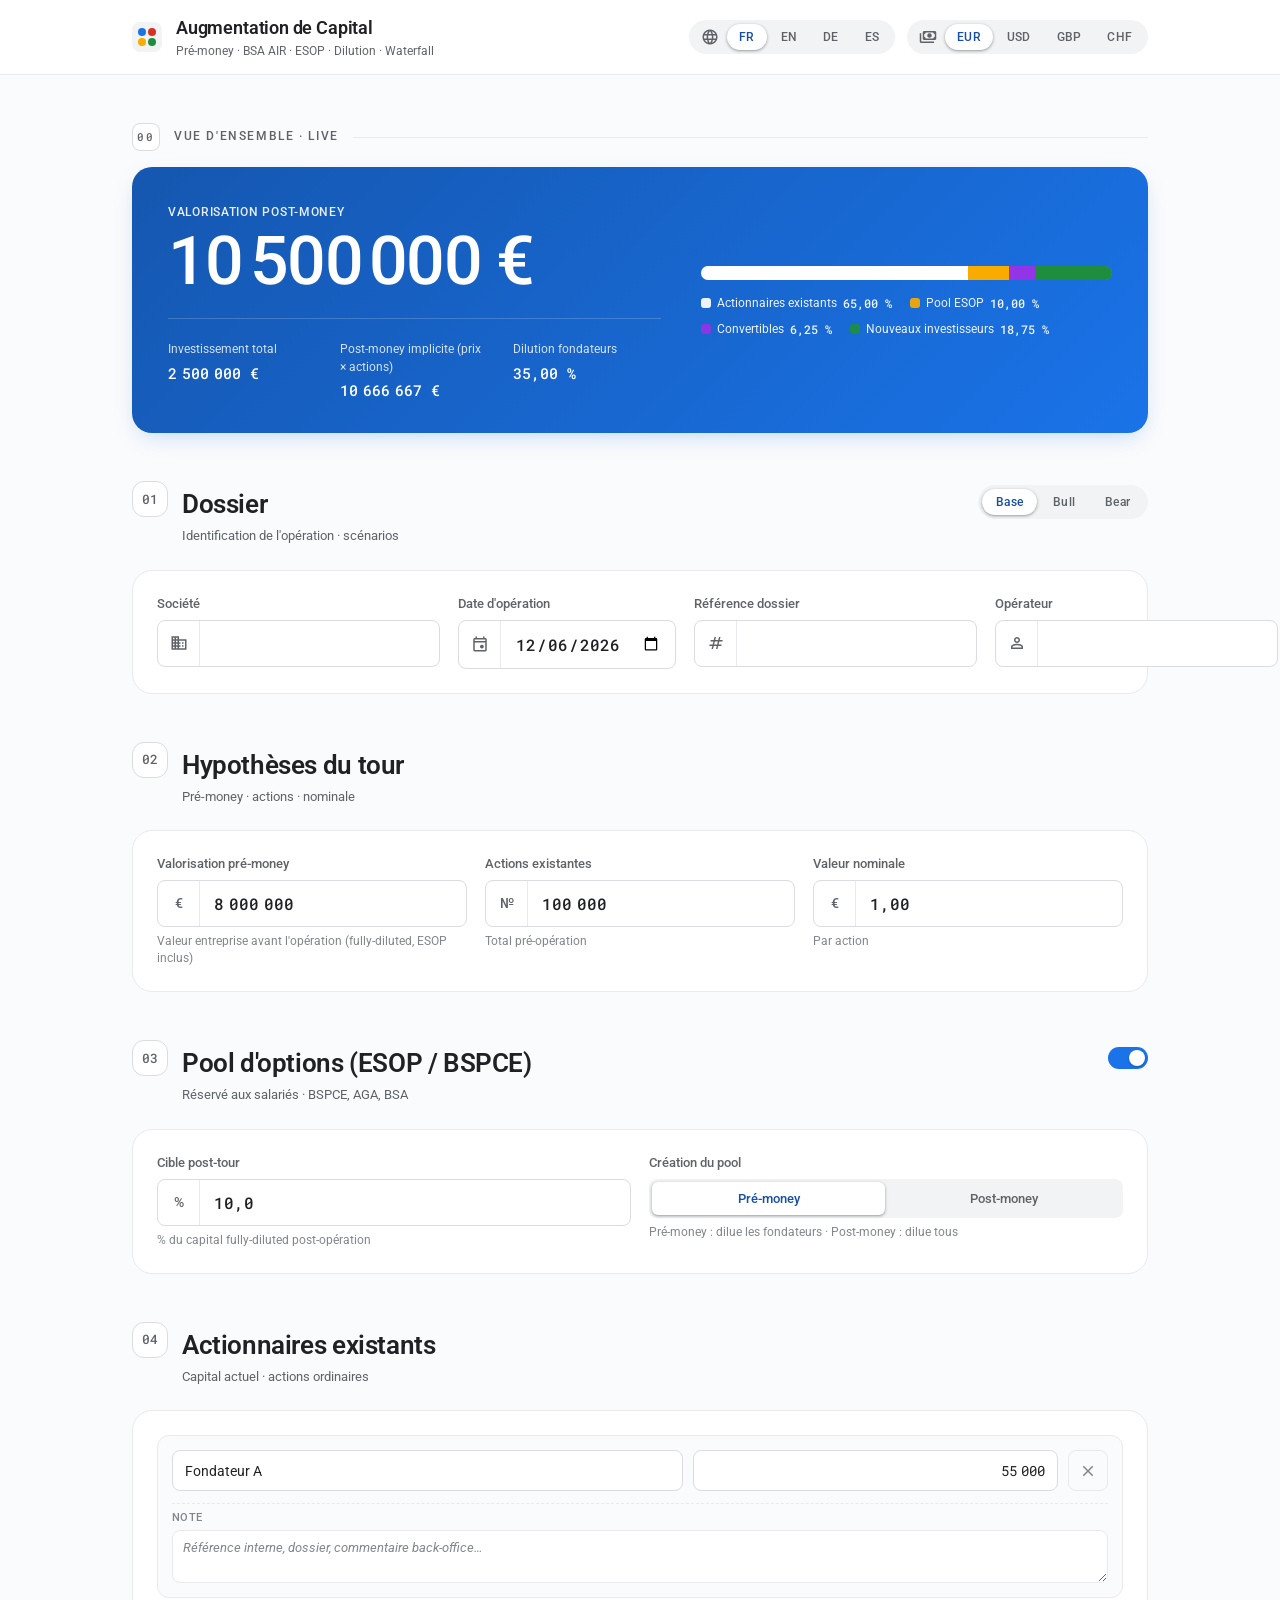
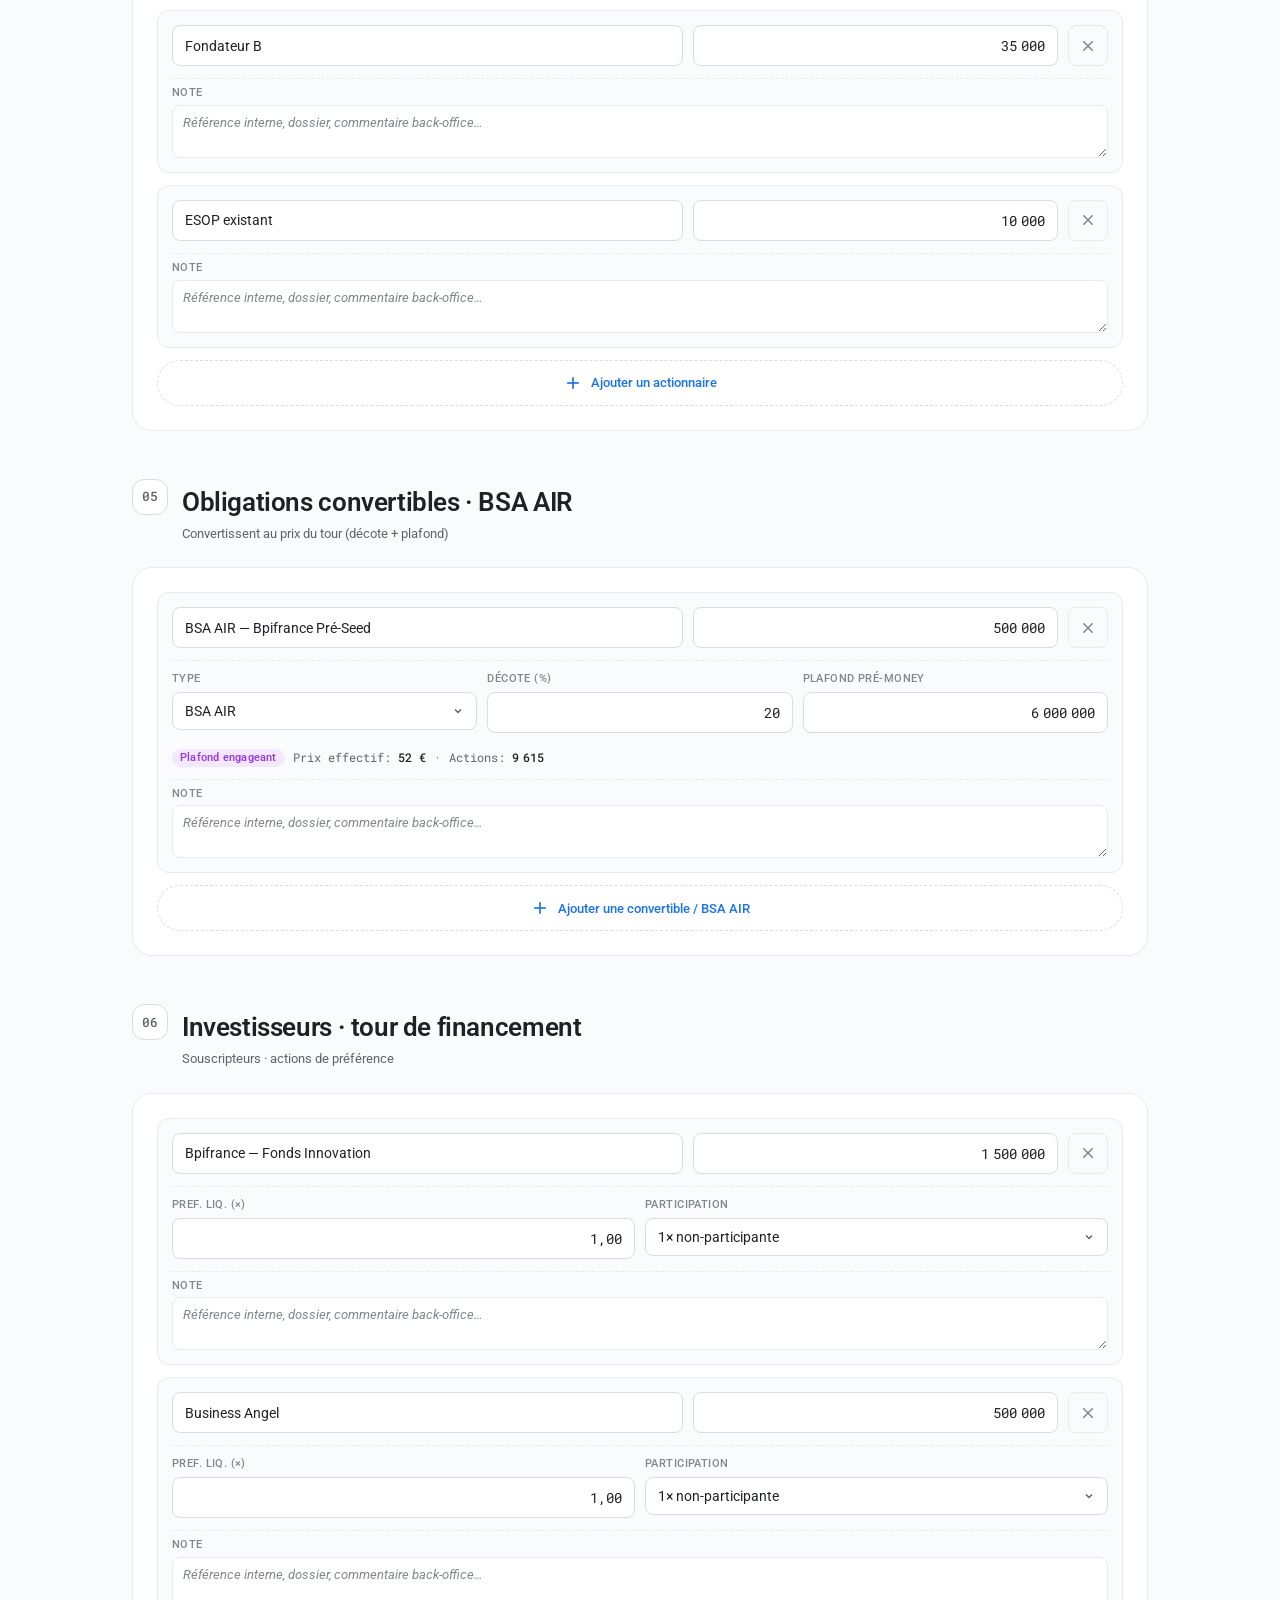
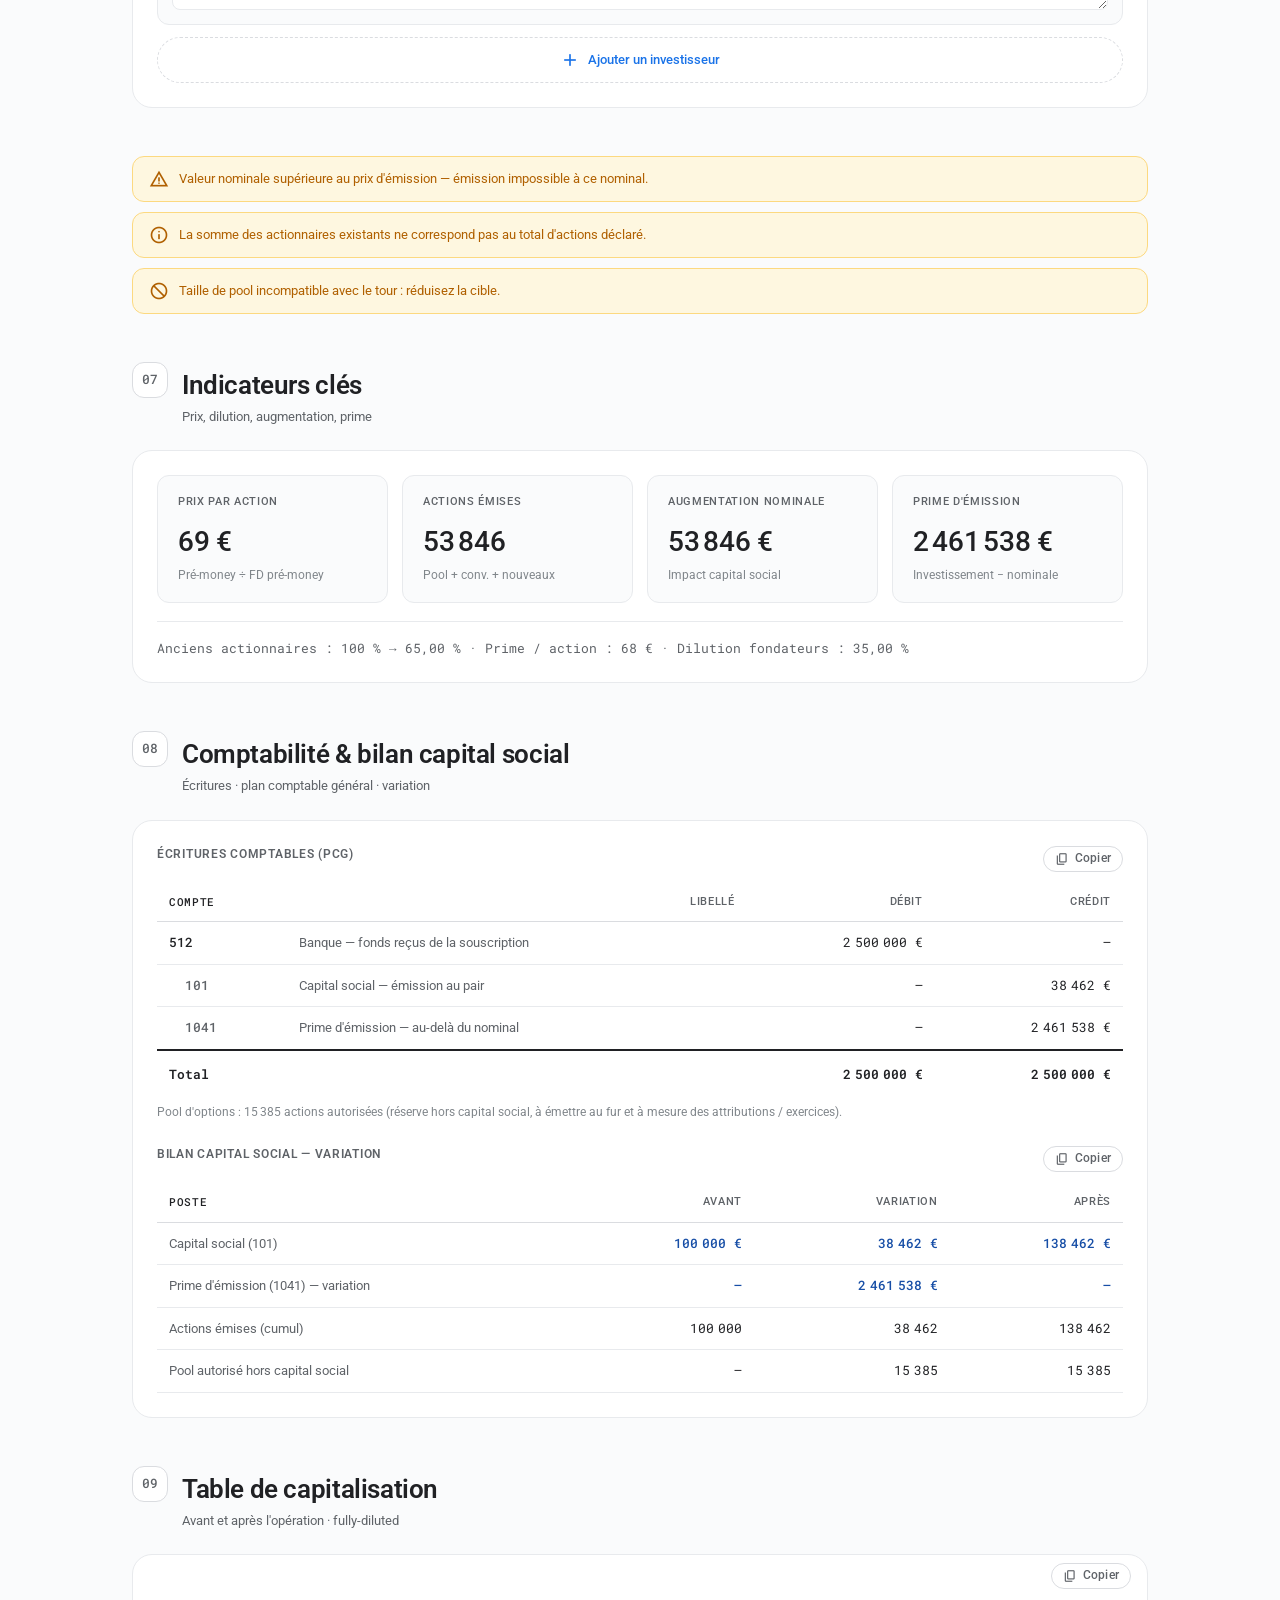
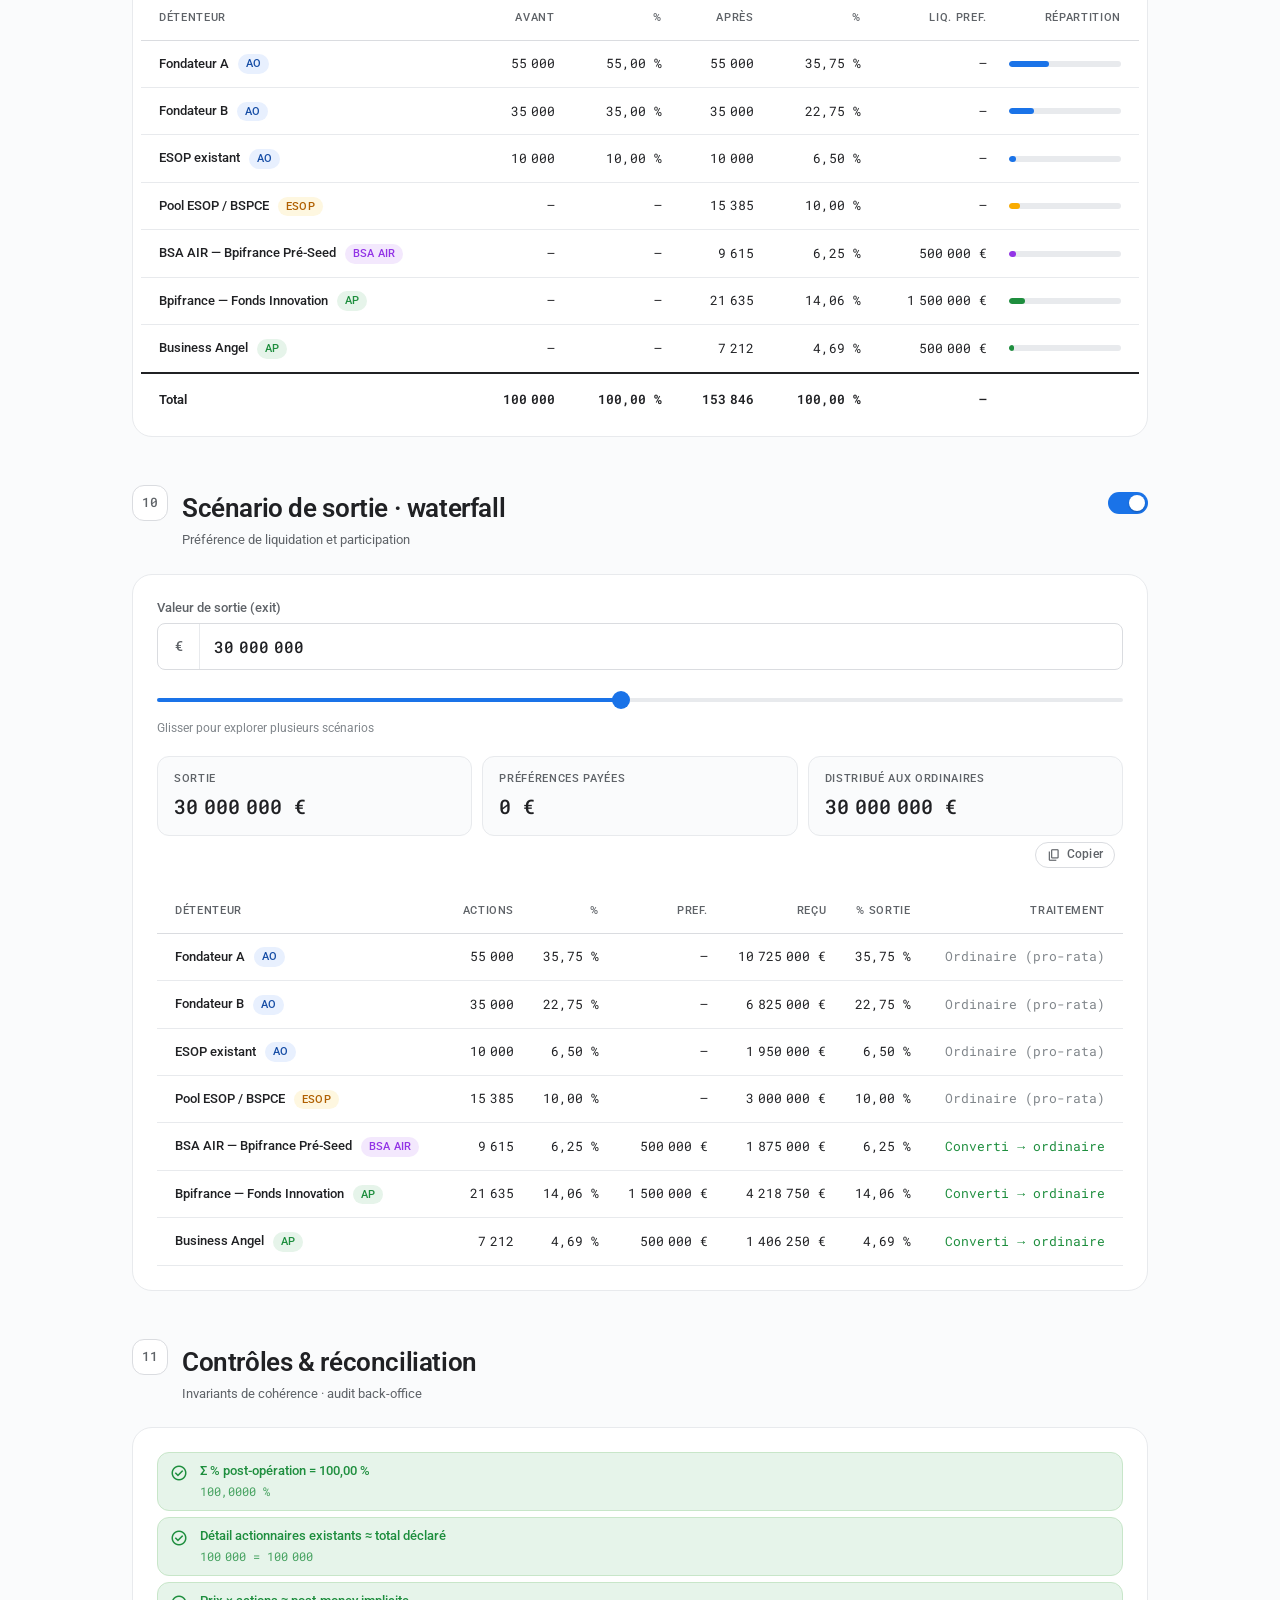
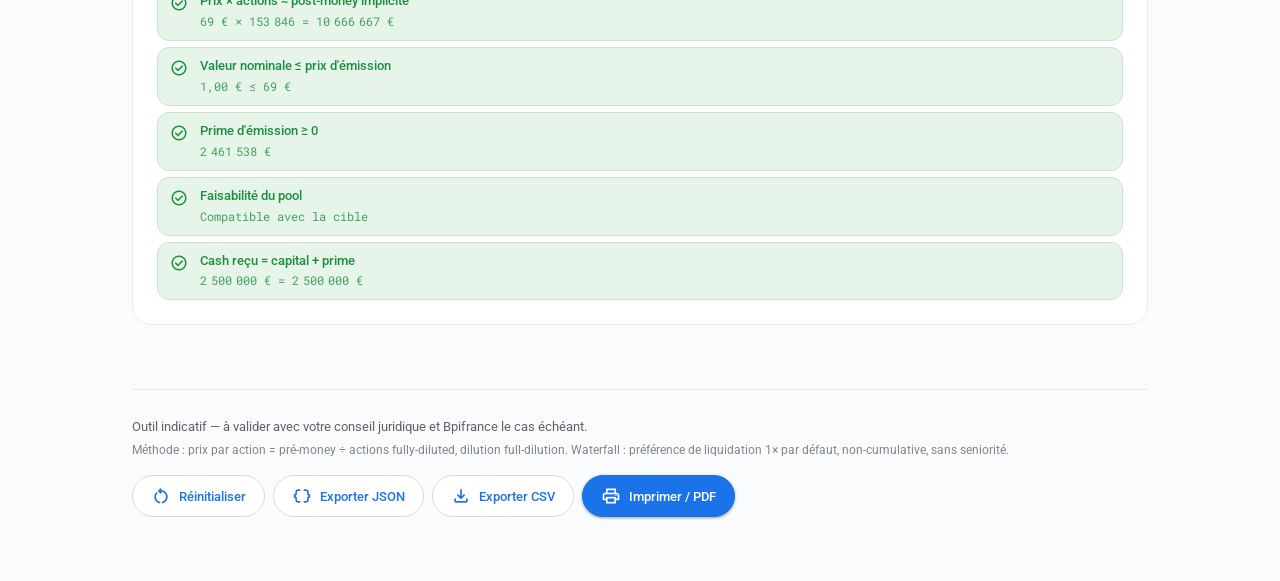
==== commit 8975a841: "Make it easy for a BO/MO operator: Excel-paste, formal print, calmer UI Three friction-reducing chan" ====
--- a/index.html
+++ b/index.html
@@ -62,6 +62,20 @@
 
 <main class="wrap">
 
+  <!-- Print-only report header (dossier metadata) -->
+  <section class="print-header" id="printHeader" aria-hidden="true">
+    <h1 data-i18n="print_title">Augmentation de capital</h1>
+    <dl>
+      <div><dt data-i18n="dossier_company">Société</dt><dd id="ph_company">—</dd></div>
+      <div><dt data-i18n="dossier_date">Date d'opération</dt><dd id="ph_date">—</dd></div>
+      <div><dt data-i18n="dossier_reference">Référence dossier</dt><dd id="ph_reference">—</dd></div>
+      <div><dt data-i18n="dossier_operator">Opérateur</dt><dd id="ph_operator">—</dd></div>
+      <div><dt data-i18n="print_scenario">Scénario</dt><dd id="ph_scenario">—</dd></div>
+      <div><dt data-i18n="print_printedAt">Édité le</dt><dd id="ph_printedAt">—</dd></div>
+    </dl>
+  </section>
+
+
   <!-- ════════ 00 · HERO ════════ -->
   <section class="hero-block">
     <div class="hero-eyebrow">
@@ -334,9 +348,15 @@
     </header>
     <div class="section-body acc-body">
       <div class="acc-block">
-        <div class="acc-block-title" data-i18n="accounting_journal">Écritures comptables (PCG)</div>
+        <div class="acc-block-head">
+          <div class="acc-block-title" data-i18n="accounting_journal">Écritures comptables (PCG)</div>
+          <button class="btn-copy" data-copy="accountingTable">
+            <span class="material-symbols-outlined">content_copy</span>
+            <span data-i18n="button_copy">Copier</span>
+          </button>
+        </div>
         <div class="acc-table-wrap">
-          <table class="acc">
+          <table class="acc" id="accountingTable">
             <thead>
               <tr>
                 <th data-i18n="accounting_account">Compte</th>
@@ -352,9 +372,15 @@
       </div>
 
       <div class="acc-block">
-        <div class="acc-block-title" data-i18n="bilan_title">Bilan capital social — variation</div>
+        <div class="acc-block-head">
+          <div class="acc-block-title" data-i18n="bilan_title">Bilan capital social — variation</div>
+          <button class="btn-copy" data-copy="bilanTable">
+            <span class="material-symbols-outlined">content_copy</span>
+            <span data-i18n="button_copy">Copier</span>
+          </button>
+        </div>
         <div class="acc-table-wrap">
-          <table class="acc bilan">
+          <table class="acc bilan" id="bilanTable">
             <thead>
               <tr>
                 <th data-i18n="bilan_item">Poste</th>
@@ -380,7 +406,13 @@
       </div>
     </header>
     <div class="section-body cap-body">
-      <table class="cap">
+      <div class="table-tools">
+        <button class="btn-copy" data-copy="capTable">
+          <span class="material-symbols-outlined">content_copy</span>
+          <span data-i18n="button_copy">Copier</span>
+        </button>
+      </div>
+      <table class="cap" id="capTable">
         <thead>
           <tr>
             <th data-i18n="captable_holder">Détenteur</th>
@@ -424,6 +456,12 @@
       <div class="waterfall-summary" id="waterfallSummary"></div>
 
       <div class="cap-body">
+        <div class="table-tools">
+          <button class="btn-copy" data-copy="waterfallTable">
+            <span class="material-symbols-outlined">content_copy</span>
+            <span data-i18n="button_copy">Copier</span>
+          </button>
+        </div>
         <table class="cap waterfall" id="waterfallTable">
           <thead>
             <tr>
--- a/styles.css
+++ b/styles.css
@@ -192,32 +192,16 @@
 }
 
 .hero-card {
-  background: linear-gradient(135deg, #1a73e8 0%, #4285f4 60%, #5e97f6 100%);
+  background: linear-gradient(135deg, #1557b0 0%, #1a73e8 100%);
   color: #fff;
   border-radius: var(--radius-lg);
-  padding: 40px 40px 36px;
+  padding: 36px 36px 32px;
   display: grid;
   grid-template-columns: minmax(0, 1.2fr) minmax(0, 1fr);
   gap: 40px;
   position: relative;
   overflow: hidden;
-  box-shadow: 0 20px 50px -20px rgba(26,115,232,.45);
-}
-.hero-card::before {
-  content: ""; position: absolute;
-  right: -120px; top: -120px;
-  width: 360px; height: 360px;
-  border-radius: 50%;
-  background: rgba(255,255,255,.07);
-  pointer-events: none;
-}
-.hero-card::after {
-  content: ""; position: absolute;
-  right: 80px; bottom: -80px;
-  width: 200px; height: 200px;
-  border-radius: 50%;
-  background: rgba(255,255,255,.05);
-  pointer-events: none;
+  box-shadow: 0 8px 24px -8px rgba(26,115,232,.30);
 }
 @media (max-width: 880px) {
   .hero-card { grid-template-columns: 1fr; padding: 28px 24px 28px; gap: 24px; }
@@ -782,6 +766,35 @@
 table.waterfall tr.treat-pref td:last-child { color: var(--primary-ink); }
 table.waterfall tr.treat-convert td:last-child { color: var(--green); }
 table.waterfall tr.treat-common td:last-child { color: var(--on-surface-3); }
+
+/* ═══ Copy-to-clipboard buttons ══════════════════════════ */
+.table-tools {
+  display: flex; justify-content: flex-end;
+  padding: 0 8px 8px;
+}
+.acc-block-head {
+  display: flex; justify-content: space-between; align-items: center;
+  gap: 12px; margin-bottom: 10px;
+}
+.btn-copy {
+  appearance: none; cursor: pointer;
+  display: inline-flex; align-items: center; gap: 6px;
+  font-family: var(--font-sans); font-size: 11.5px; font-weight: 500;
+  padding: 5px 11px; border-radius: var(--radius-pill);
+  background: var(--surface); color: var(--on-surface-2);
+  border: 1px solid var(--outline);
+  transition: all .15s;
+  line-height: 1;
+  letter-spacing: .02em;
+}
+.btn-copy:hover {
+  background: var(--primary-soft); color: var(--primary-ink);
+  border-color: var(--primary);
+}
+.btn-copy .material-symbols-outlined { font-size: 14px !important; }
+.btn-copy.done {
+  background: var(--green-soft); color: var(--green); border-color: var(--green);
+}
 
 /* ═══ Accounting & bilan ═════════════════════════════════ */
 .acc-body { display: flex; flex-direction: column; gap: 24px; }
@@ -935,17 +948,97 @@
 .foot-text p.muted { color: var(--on-surface-3); font-size: 12px; margin-top: 4px; }
 .foot-actions { display: flex; gap: 8px; flex-wrap: wrap; }
 
+/* ═══ Print-only header (formal report letterhead) ══════ */
+.print-header { display: none; }
+
 /* ═══ Print ══════════════════════════════════════════════ */
 @media print {
-  body { background: #fff; }
-  .app-bar, .sticky-summary, .foot-actions, .btn-ghost, .row-card button.del, .slider, .switch { display: none !important; }
-  .hero-card { background: #fff !important; color: var(--on-surface) !important; border: 1px solid var(--outline); box-shadow: none; }
-  .hero-card::before, .hero-card::after { display: none; }
-  .hero-k, .hero-meta i { color: var(--on-surface-2) !important; opacity: 1 !important; }
+  @page { size: A4; margin: 1.6cm 1.5cm; }
+  body { background: #fff; color: #000; font-size: 11pt; }
+  .app-bar, .sticky-summary, .foot-actions, .btn-ghost,
+  .row-card button.del, .slider, .switch, .btn-copy, .table-tools,
+  .scenario-pick { display: none !important; }
+
+  .wrap { padding: 0; gap: 14px; max-width: none; }
+
+  /* Letterhead */
+  .print-header {
+    display: block;
+    margin-bottom: 16px;
+    padding-bottom: 12px;
+    border-bottom: 2px solid var(--on-surface);
+  }
+  .print-header h1 {
+    margin: 0 0 6px;
+    font-family: var(--font-sans);
+    font-size: 15pt; font-weight: 600;
+    letter-spacing: -.005em;
+    color: var(--on-surface);
+  }
+  .print-header dl {
+    margin: 6px 0 0;
+    display: grid;
+    grid-template-columns: repeat(3, 1fr);
+    gap: 6px 24px;
+  }
+  .print-header dl > div { display: flex; flex-direction: column; gap: 1px; }
+  .print-header dt {
+    font-family: var(--font-sans); font-weight: 500;
+    font-size: 8pt; letter-spacing: .04em; text-transform: uppercase;
+    color: var(--on-surface-2);
+  }
+  .print-header dd {
+    margin: 0;
+    font-family: var(--font-mono); font-size: 10pt;
+    color: var(--on-surface);
+  }
+
+  /* Hero — neutral monochrome variant for print */
+  .hero-block { margin-top: 0; }
+  .hero-eyebrow { display: none; }
+  .hero-card {
+    background: #fff !important;
+    color: var(--on-surface) !important;
+    border: 1px solid var(--outline);
+    box-shadow: none;
+    padding: 16px; gap: 18px;
+  }
+  .hero-k, .hero-meta i { color: var(--on-surface-2) !important; opacity: 1 !important; font-size: 8pt !important; }
   .hero-meta b, .hero-v, .hero-legend b { color: var(--on-surface) !important; }
+  .hero-v { font-size: 22pt !important; }
   .hero-bar { background: var(--outline-soft); }
   .hero-bar .dil-existing { background: var(--primary) !important; }
-  .section-body { box-shadow: none; border: 1px solid var(--outline); }
-  .wrap { gap: 24px; }
-  .section { break-inside: avoid; }
-}
+  .hero-meta { border-top-color: var(--outline-soft) !important; }
+
+  /* Sections */
+  .section { break-inside: avoid; page-break-inside: avoid; gap: 6px; }
+  .section-head { padding-bottom: 2px; }
+  .section-num {
+    width: 24px; height: 24px;
+    background: var(--on-surface) !important; color: #fff !important;
+    border: 0; font-size: 9pt;
+  }
+  .section-head h2 { font-size: 12pt !important; margin: 0; }
+  .section-head p { font-size: 8.5pt !important; }
+  .section-body { box-shadow: none; border: 1px solid var(--outline); padding: 10px; border-radius: 6px; }
+
+  /* Tables */
+  table.cap, table.acc { font-size: 9pt; min-width: 0; }
+  table.cap th, table.cap td,
+  table.acc th, table.acc td { padding: 6px 8px; }
+
+  /* Row cards: render the entered values compactly */
+  .row-card { background: #fff; padding: 6px; gap: 4px; break-inside: avoid; }
+  .row-extra { padding-top: 4px; }
+  .row-note label { display: none; }
+  .row-note textarea {
+    background: #fff; border: 0; padding: 2px 0;
+    font-size: 8.5pt; min-height: auto; resize: none;
+    color: var(--on-surface-2);
+  }
+
+  .stat-grid { gap: 6px; }
+  .stat { padding: 8px 10px; min-height: 0; }
+  .stat .v { font-size: 13pt; margin-top: 2px; }
+  .alert { border-radius: 6px; padding: 6px 10px; font-size: 9pt; }
+}
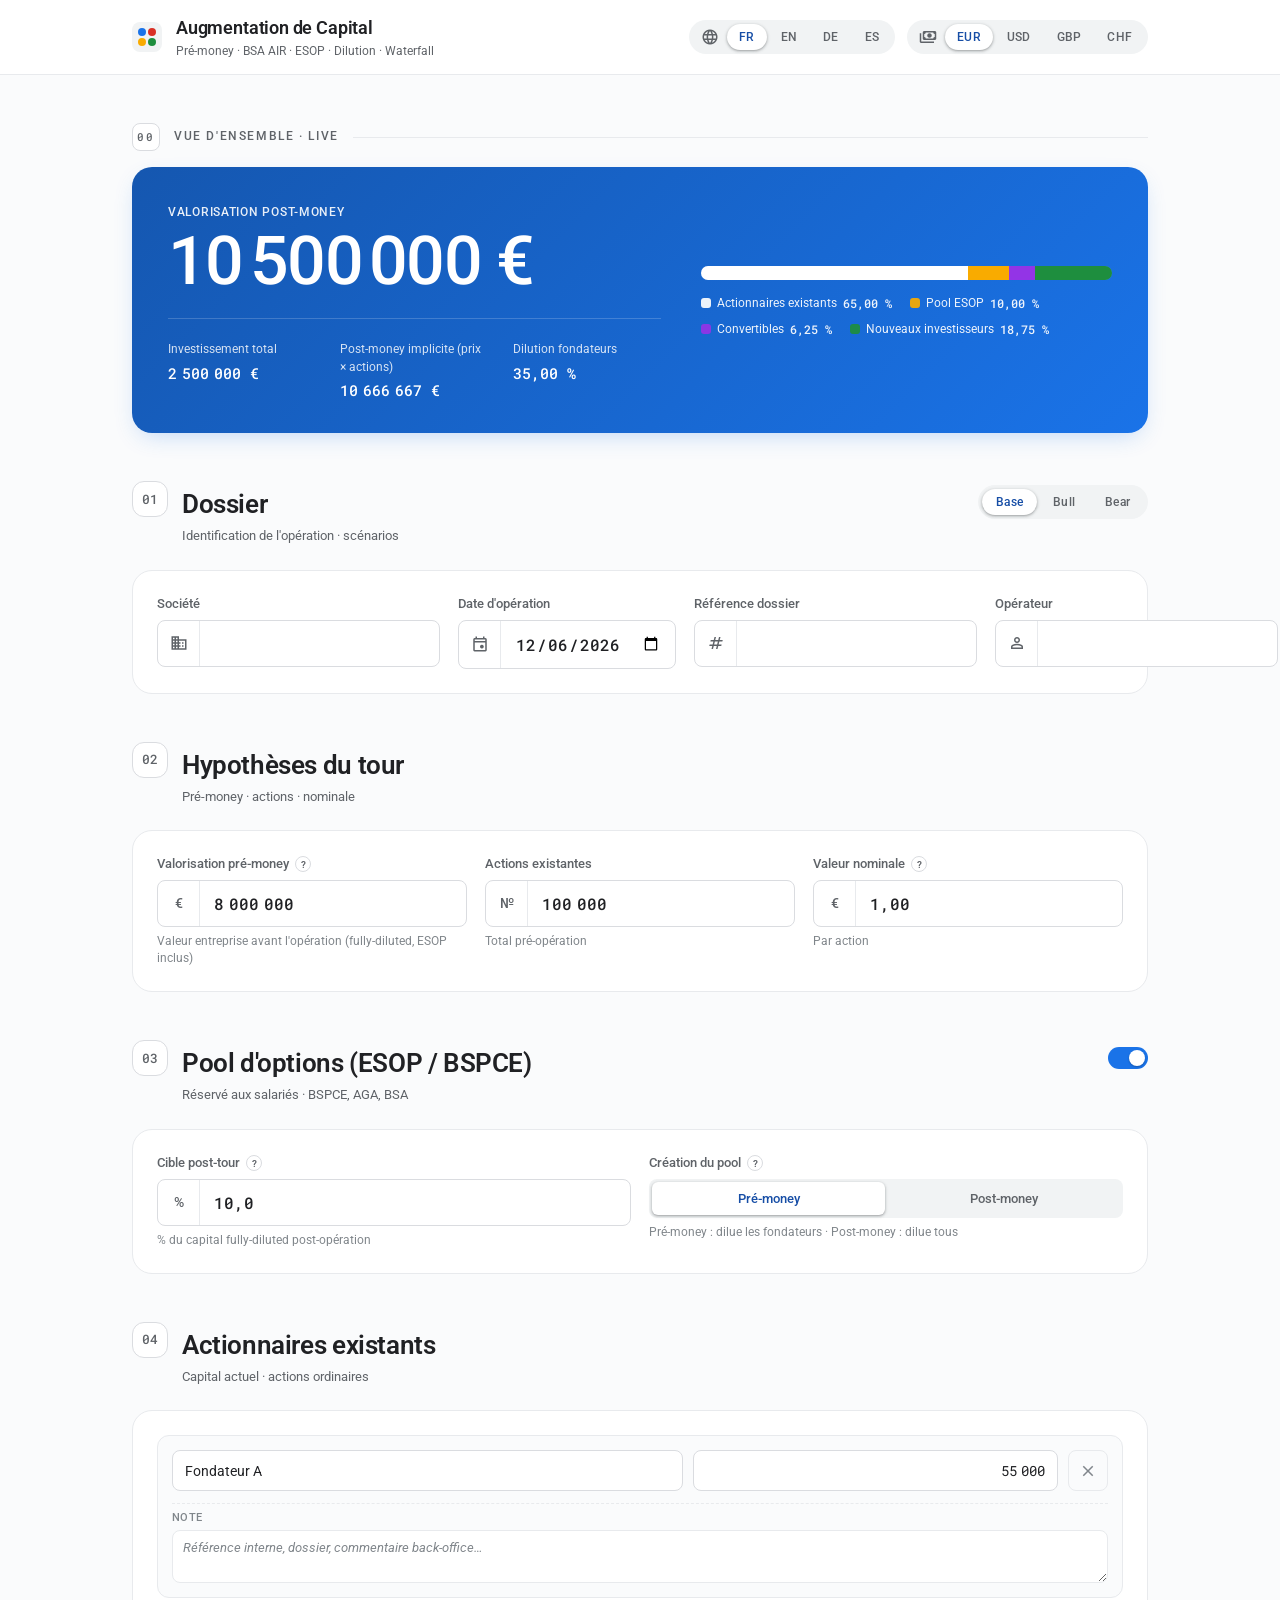
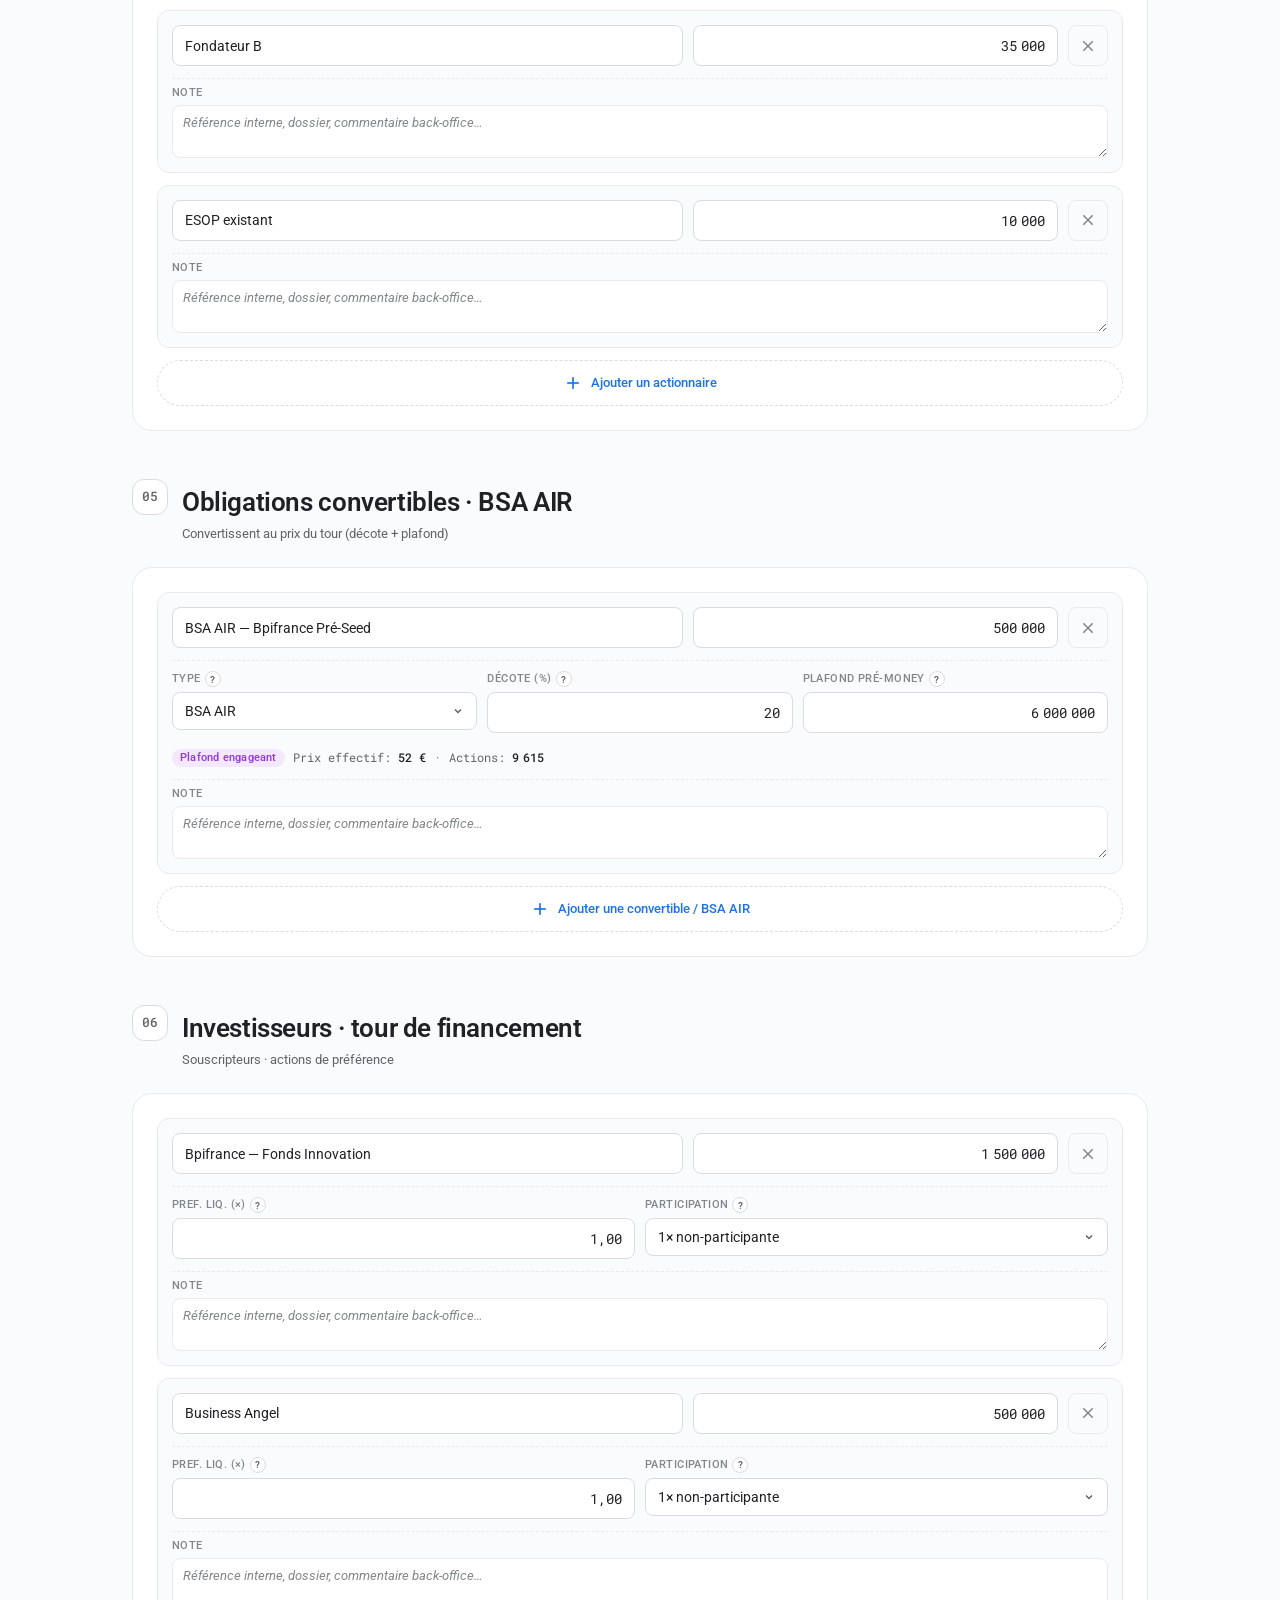
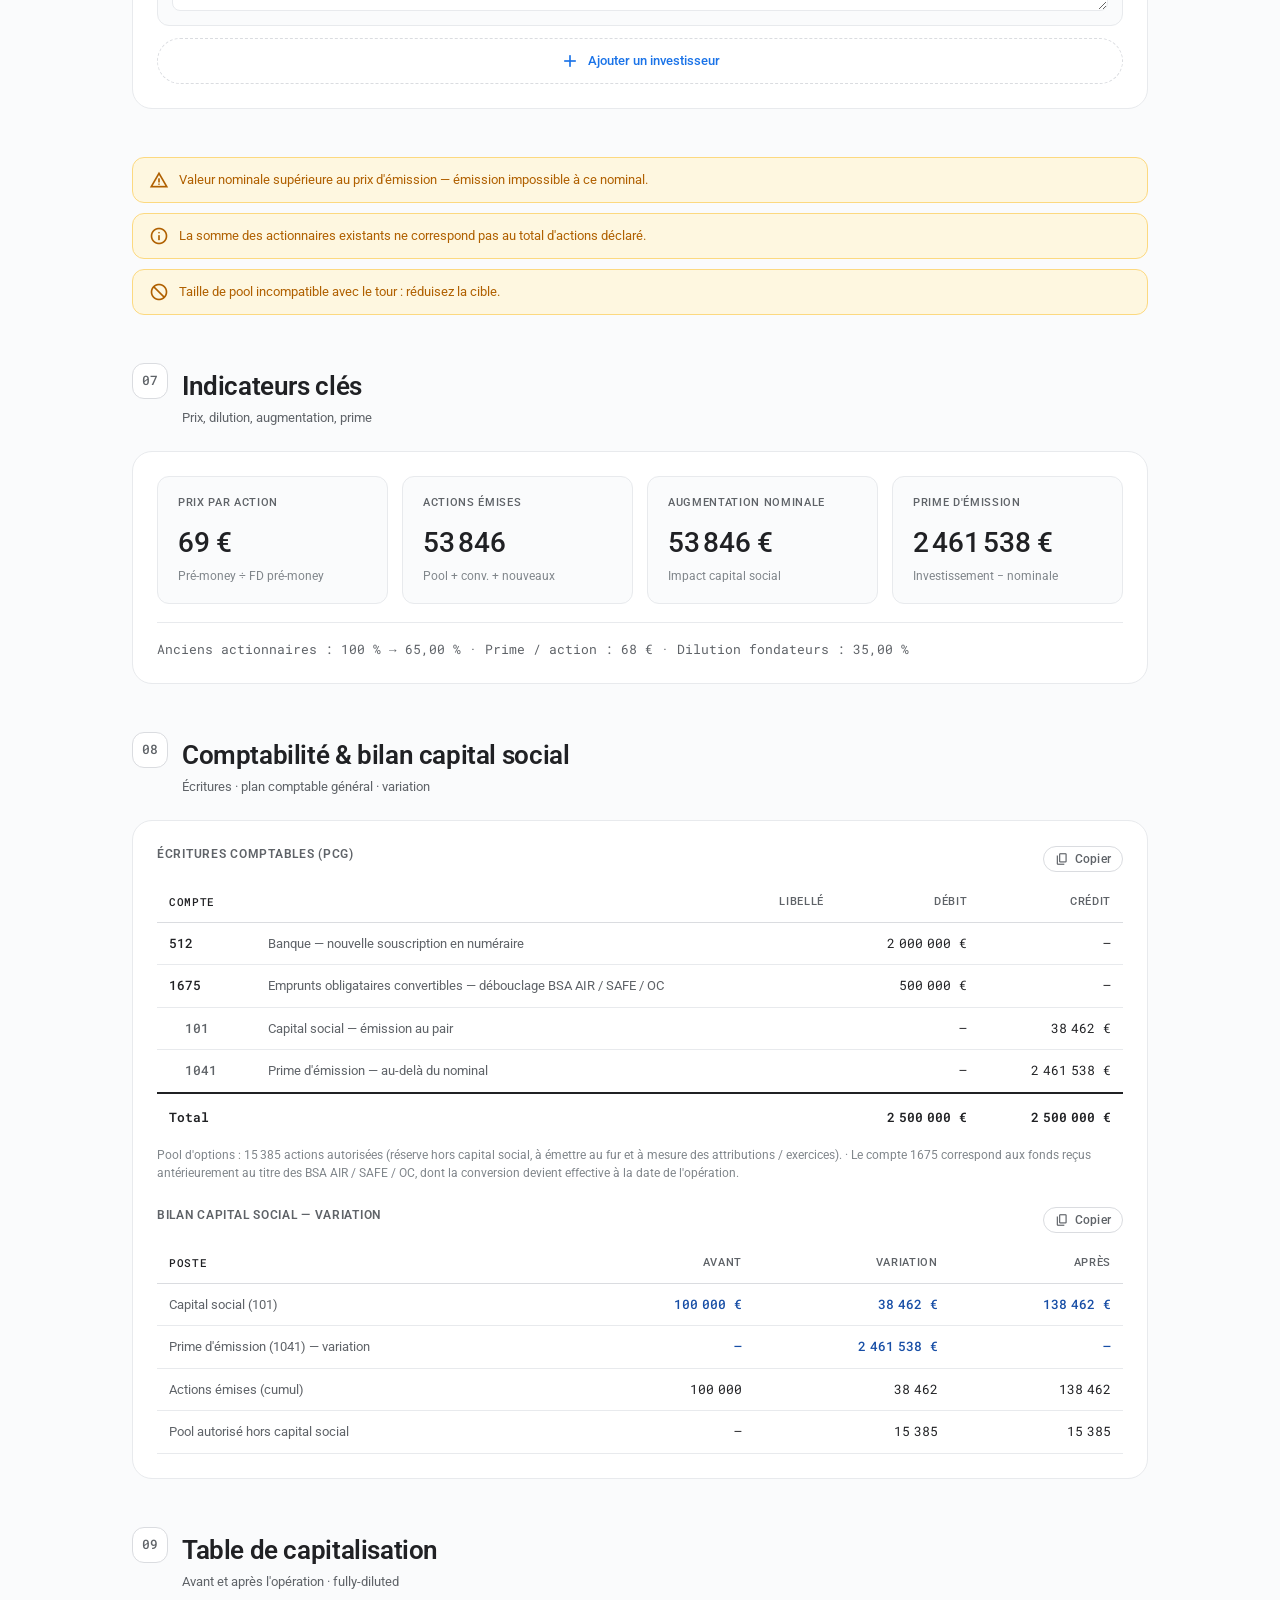
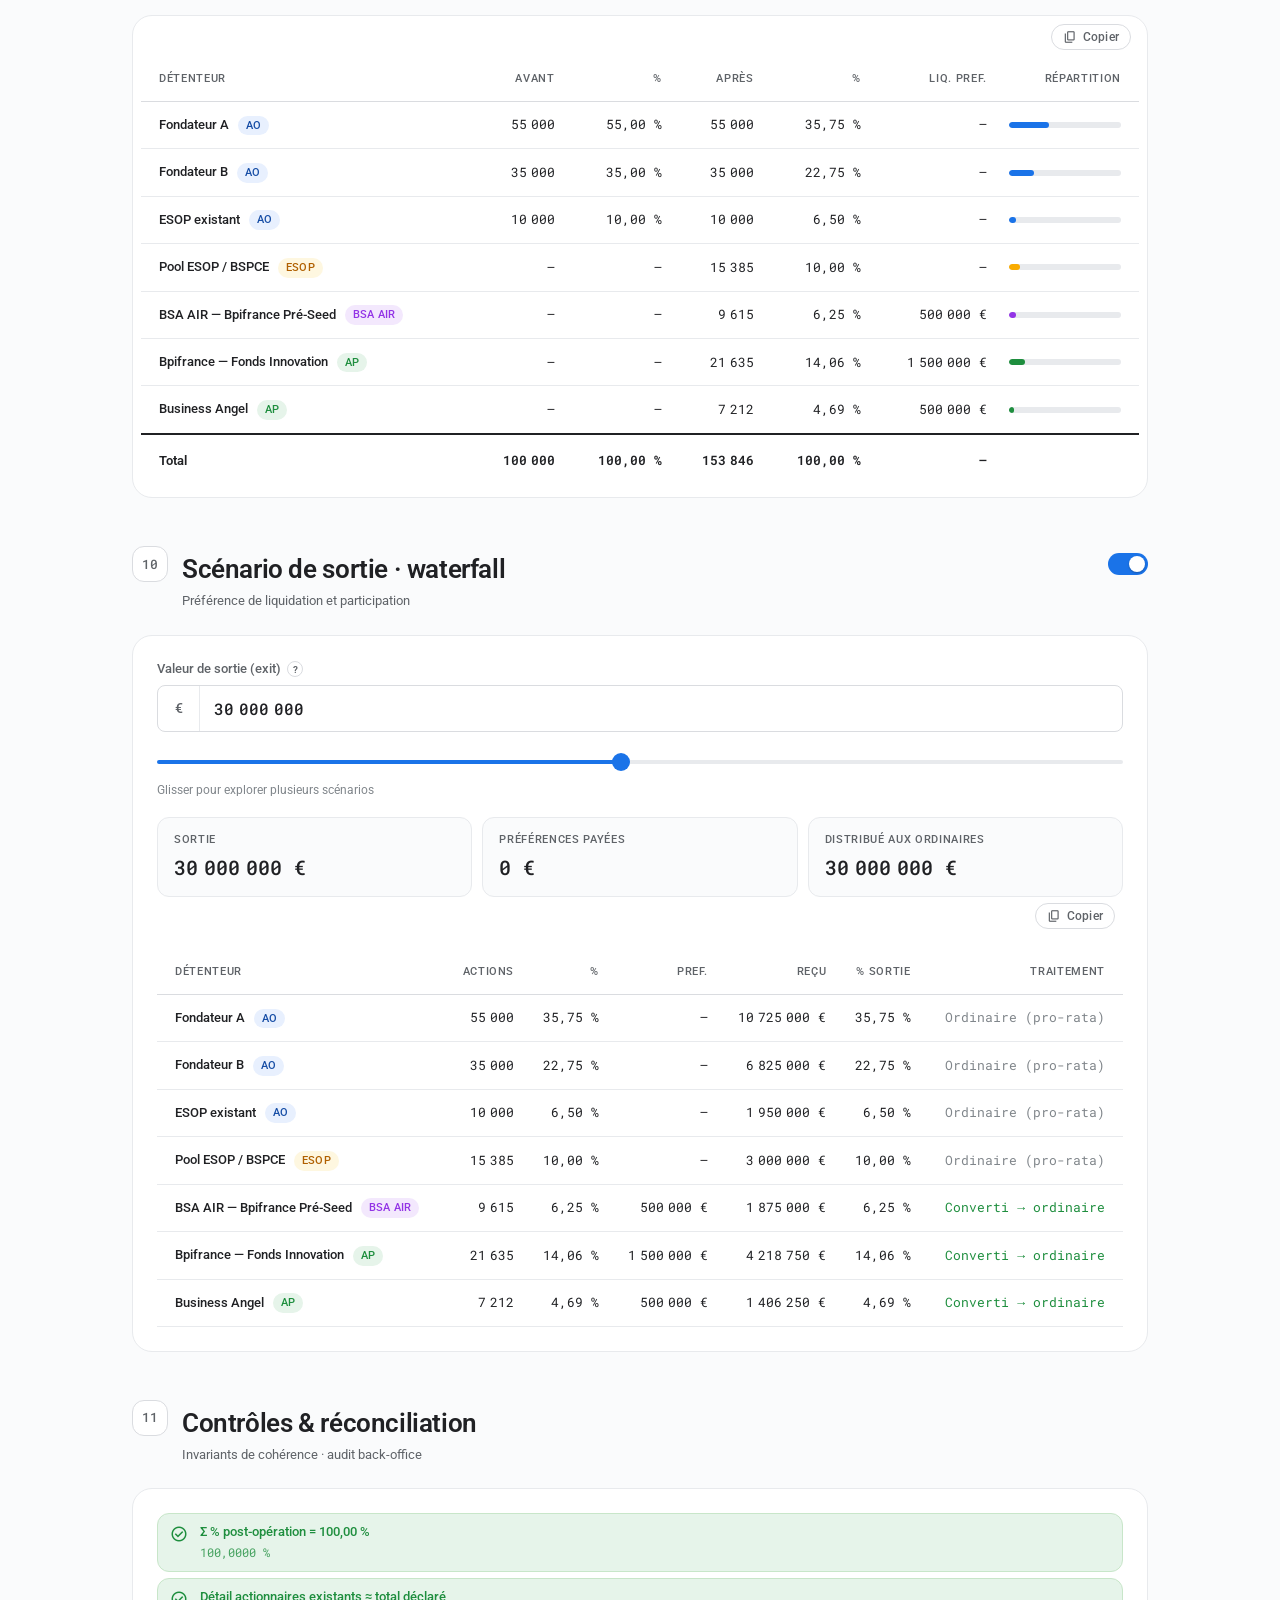
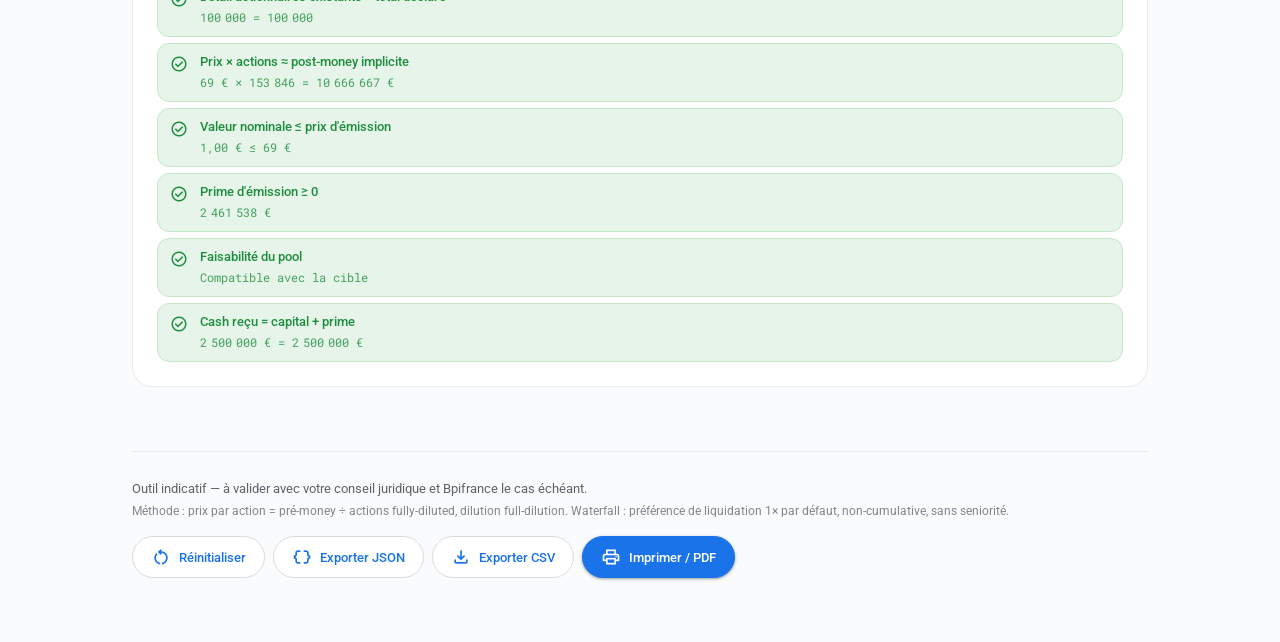
==== commit d3f1a98e: "Add contextual help tooltips on every technical field For an operator who isn't fluent in cap-table " ====
--- a/index.html
+++ b/index.html
@@ -169,7 +169,10 @@
     <div class="section-body">
       <div class="row3">
         <div class="tf">
-          <label for="preMoney" data-i18n="label_preMoney">Valorisation pré-money</label>
+          <label for="preMoney">
+            <span data-i18n="label_preMoney">Valorisation pré-money</span>
+            <button type="button" class="help-btn" data-i18n-tip="tip_preMoney" aria-label="?">?</button>
+          </label>
           <div class="tf-input">
             <span class="tf-prefix cur-symbol">€</span>
             <input type="text" id="preMoney" inputmode="decimal" autocomplete="off">
@@ -185,7 +188,10 @@
           <span class="tf-helper" data-i18n="label_existingShares_hint">Total pré-opération</span>
         </div>
         <div class="tf">
-          <label for="nominalValue" data-i18n="label_nominalValue">Valeur nominale</label>
+          <label for="nominalValue">
+            <span data-i18n="label_nominalValue">Valeur nominale</span>
+            <button type="button" class="help-btn" data-i18n-tip="tip_nominalValue" aria-label="?">?</button>
+          </label>
           <div class="tf-input">
             <span class="tf-prefix cur-symbol">€</span>
             <input type="text" id="nominalValue" inputmode="decimal" autocomplete="off">
@@ -212,7 +218,10 @@
     <div class="section-body" id="poolBody">
       <div class="row2">
         <div class="tf">
-          <label for="poolTargetPct" data-i18n="label_poolTargetPct">Cible post-tour</label>
+          <label for="poolTargetPct">
+            <span data-i18n="label_poolTargetPct">Cible post-tour</span>
+            <button type="button" class="help-btn" data-i18n-tip="tip_poolTargetPct" aria-label="?">?</button>
+          </label>
           <div class="tf-input">
             <span class="tf-prefix">%</span>
             <input type="text" id="poolTargetPct" inputmode="decimal" autocomplete="off">
@@ -220,7 +229,10 @@
           <span class="tf-helper" data-i18n="label_poolTargetPct_hint">% du capital fully-diluted post-opération</span>
         </div>
         <div class="tf">
-          <label data-i18n="label_poolTiming">Création</label>
+          <label>
+            <span data-i18n="label_poolTiming">Création</span>
+            <button type="button" class="help-btn" data-i18n-tip="tip_poolTiming" aria-label="?">?</button>
+          </label>
           <div class="seg" id="poolTiming" role="radiogroup">
             <button data-val="pre" class="on" data-i18n="poolTiming_pre">Pré-money</button>
             <button data-val="post" data-i18n="poolTiming_post">Post-money</button>
@@ -444,7 +456,10 @@
     </header>
     <div class="section-body" id="exitBody">
       <div class="tf">
-        <label for="exitValue" data-i18n="label_exitValue">Valeur de sortie (exit)</label>
+        <label for="exitValue">
+          <span data-i18n="label_exitValue">Valeur de sortie (exit)</span>
+          <button type="button" class="help-btn" data-i18n-tip="tip_exitValue" aria-label="?">?</button>
+        </label>
         <div class="tf-input">
           <span class="tf-prefix cur-symbol">€</span>
           <input type="text" id="exitValue" inputmode="decimal" autocomplete="off">
--- a/styles.css
+++ b/styles.css
@@ -406,8 +406,81 @@
 /* ═══ Text field (Google outlined) ═══════════════════════ */
 .tf { display: flex; flex-direction: column; gap: 6px; }
 .tf label {
+  display: flex; align-items: center; gap: 6px;
   font-size: 12.5px; font-weight: 500;
   color: var(--on-surface-2);
+}
+
+/* ═══ Help tooltip (?) ═══════════════════════════════════ */
+.help-btn {
+  display: inline-grid; place-items: center;
+  flex: 0 0 auto;
+  width: 16px; height: 16px;
+  border-radius: 50%;
+  border: 1px solid var(--outline);
+  background: var(--surface);
+  color: var(--on-surface-2);
+  font-family: var(--font-sans);
+  font-size: 10px; font-weight: 600;
+  cursor: help;
+  padding: 0;
+  vertical-align: middle;
+  position: relative;
+  transition: all .15s;
+  -webkit-tap-highlight-color: transparent;
+}
+.help-btn:hover, .help-btn:focus {
+  background: var(--primary-soft); color: var(--primary-ink); border-color: var(--primary);
+  outline: none;
+}
+.help-btn::after {
+  content: attr(data-tip);
+  position: absolute;
+  bottom: calc(100% + 8px);
+  left: 50%;
+  transform: translateX(-50%);
+  width: 280px;
+  max-width: min(280px, 80vw);
+  background: var(--on-surface);
+  color: #fff;
+  padding: 10px 12px;
+  border-radius: 8px;
+  font-size: 12px;
+  line-height: 1.5;
+  font-weight: 400;
+  font-family: var(--font-sans);
+  text-transform: none;
+  letter-spacing: 0;
+  white-space: normal;
+  text-align: left;
+  z-index: 100;
+  pointer-events: none;
+  opacity: 0;
+  visibility: hidden;
+  transition: opacity .15s, visibility .15s;
+  box-shadow: 0 6px 18px rgba(0,0,0,.18);
+}
+.help-btn::before {
+  content: "";
+  position: absolute;
+  bottom: calc(100% + 2px);
+  left: 50%;
+  transform: translateX(-50%);
+  border: 6px solid transparent;
+  border-top-color: var(--on-surface);
+  opacity: 0;
+  visibility: hidden;
+  transition: opacity .15s, visibility .15s;
+  z-index: 100;
+  pointer-events: none;
+}
+.help-btn:hover::after, .help-btn:focus::after,
+.help-btn:hover::before, .help-btn:focus::before {
+  opacity: 1; visibility: visible;
+}
+
+.row-card .mini label {
+  display: flex; align-items: center; gap: 4px;
 }
 .tf-input {
   display: flex; align-items: stretch;
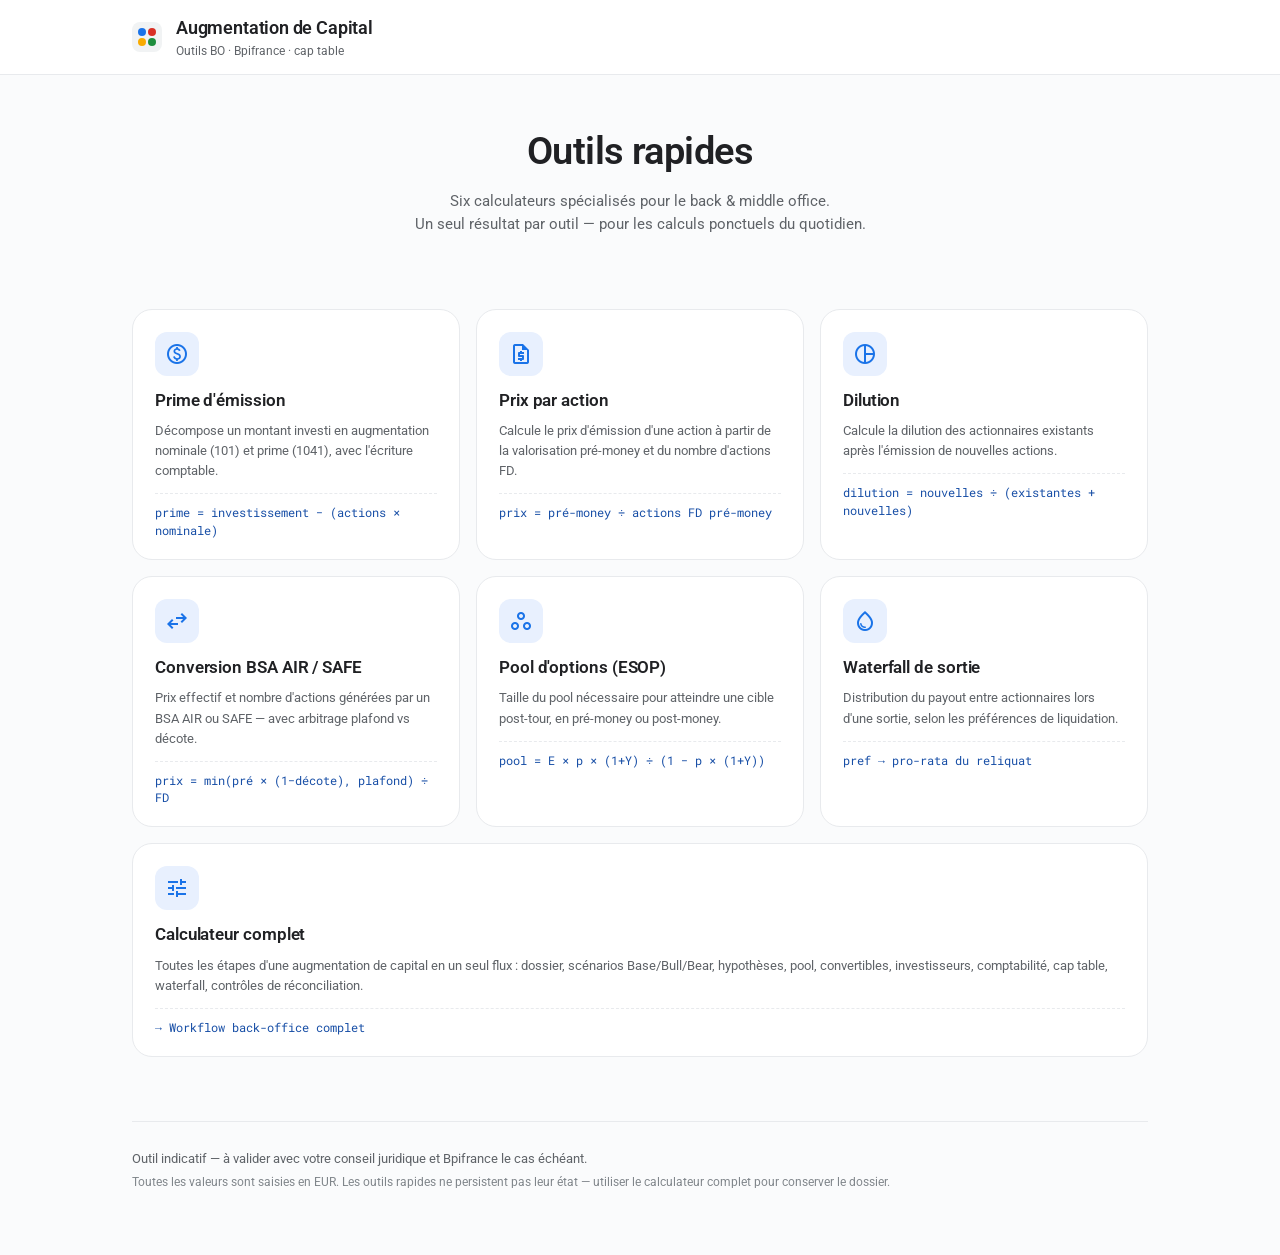
==== commit 69ff5c9e: "Split into 6 focused tools + landing page; comprehensive moved to complet.html The comprehensive sin" ====
--- a/index.html
+++ b/index.html
@@ -3,7 +3,7 @@
 <head>
 <meta charset="UTF-8">
 <meta name="viewport" content="width=device-width, initial-scale=1.0">
-<title data-i18n="meta_title">Calcul d'Augmentation de Capital</title>
+<title>Outils rapides · Augmentation de Capital</title>
 <link rel="preconnect" href="https://fonts.googleapis.com">
 <link rel="preconnect" href="https://fonts.gstatic.com" crossorigin>
 <link href="https://fonts.googleapis.com/css2?family=Google+Sans:wght@400;500;600;700&family=Roboto:wght@400;500;600&family=Roboto+Mono:wght@400;500&display=swap" rel="stylesheet">
@@ -22,519 +22,80 @@
         <span class="logo-dot dot-green"></span>
       </span>
       <div class="brand-text">
-        <h1 data-i18n="app_title">Augmentation de Capital</h1>
-        <span class="brand-sub" data-i18n="app_subtitle">Pré-money · BSA AIR · ESOP · Dilution · Waterfall</span>
+        <h1>Augmentation de Capital</h1>
+        <span class="brand-sub">Outils BO · Bpifrance · cap table</span>
       </div>
-    </div>
-
-    <div class="app-bar-actions">
-      <div class="chip-select" id="langPick" role="group" aria-label="Language">
-        <span class="material-symbols-outlined chip-leading">language</span>
-        <button data-lang="fr" class="on">FR</button>
-        <button data-lang="en">EN</button>
-        <button data-lang="de">DE</button>
-        <button data-lang="es">ES</button>
-      </div>
-
-      <div class="chip-select" id="currencyPick" role="group" aria-label="Currency">
-        <span class="material-symbols-outlined chip-leading">payments</span>
-        <button data-cur="EUR" class="on">EUR</button>
-        <button data-cur="USD">USD</button>
-        <button data-cur="GBP">GBP</button>
-        <button data-cur="CHF">CHF</button>
-      </div>
-    </div>
-  </div>
-
-  <div class="sticky-summary" id="stickySummary" aria-hidden="true">
-    <div class="sticky-summary-inner">
-      <span class="ss-k" data-i18n="result_postMoney">Post-money</span>
-      <span class="ss-v" id="ss_postMoney">—</span>
-      <span class="ss-sep"></span>
-      <span class="ss-k" data-i18n="result_pricePerShare">Prix / action</span>
-      <span class="ss-v" id="ss_price">—</span>
-      <span class="ss-sep"></span>
-      <span class="ss-k" data-i18n="legend_new">Nouveaux investisseurs</span>
-      <span class="ss-v" id="ss_dilNew">—</span>
     </div>
   </div>
 </header>
 
 <main class="wrap">
 
-  <!-- Print-only report header (dossier metadata) -->
-  <section class="print-header" id="printHeader" aria-hidden="true">
-    <h1 data-i18n="print_title">Augmentation de capital</h1>
-    <dl>
-      <div><dt data-i18n="dossier_company">Société</dt><dd id="ph_company">—</dd></div>
-      <div><dt data-i18n="dossier_date">Date d'opération</dt><dd id="ph_date">—</dd></div>
-      <div><dt data-i18n="dossier_reference">Référence dossier</dt><dd id="ph_reference">—</dd></div>
-      <div><dt data-i18n="dossier_operator">Opérateur</dt><dd id="ph_operator">—</dd></div>
-      <div><dt data-i18n="print_scenario">Scénario</dt><dd id="ph_scenario">—</dd></div>
-      <div><dt data-i18n="print_printedAt">Édité le</dt><dd id="ph_printedAt">—</dd></div>
-    </dl>
+  <section class="landing-hero">
+    <h2 class="landing-title">Outils rapides</h2>
+    <p class="landing-sub">Six calculateurs spécialisés pour le back & middle office.<br>Un seul résultat par outil — pour les calculs ponctuels du quotidien.</p>
   </section>
 
+  <section class="tool-grid">
 
-  <!-- ════════ 00 · HERO ════════ -->
-  <section class="hero-block">
-    <div class="hero-eyebrow">
-      <span class="num">00</span>
-      <span data-i18n="hero_eyebrow">Vue d'ensemble · live</span>
-    </div>
-    <div class="hero-card">
-      <div class="hero-left">
-        <span class="hero-k" data-i18n="result_postMoney">Valorisation post-money</span>
-        <span class="hero-v" id="r_postMoney">—</span>
-        <div class="hero-meta">
-          <span><i data-i18n="hero_investment">Investissement total</i><b id="r_totalInvest">—</b></span>
-          <span><i data-i18n="hero_implied">Post-money implicite (prix × actions)</i><b id="r_postImplied">—</b></span>
-          <span><i data-i18n="hero_dilution">Dilution fondateurs</i><b id="r_heroDilution">—</b></span>
-        </div>
-      </div>
-      <div class="hero-right">
-        <div class="hero-bar" aria-hidden="true">
-          <span class="dil-existing" id="dilExisting"></span>
-          <span class="dil-pool"     id="dilPool"></span>
-          <span class="dil-conv"     id="dilConv"></span>
-          <span class="dil-new"      id="dilNew"></span>
-        </div>
-        <div class="hero-legend">
-          <span class="leg"><span class="sw sw-existing"></span><span data-i18n="legend_existing">Existants</span><b id="legExistingPct">—</b></span>
-          <span class="leg"><span class="sw sw-pool"></span><span data-i18n="legend_pool">Pool</span><b id="legPoolPct">—</b></span>
-          <span class="leg"><span class="sw sw-conv"></span><span data-i18n="legend_conv">Convertibles</span><b id="legConvPct">—</b></span>
-          <span class="leg"><span class="sw sw-new"></span><span data-i18n="legend_new">Nouveaux</span><b id="legNewPct">—</b></span>
-        </div>
-      </div>
-    </div>
-  </section>
+    <a class="tool-card" href="prime.html">
+      <span class="tool-icon"><span class="material-symbols-outlined">paid</span></span>
+      <h3>Prime d'émission</h3>
+      <p>Décompose un montant investi en augmentation nominale (101) et prime (1041), avec l'écriture comptable.</p>
+      <span class="tool-formula">prime = investissement − (actions × nominale)</span>
+    </a>
 
-  <!-- ════════ 01 · Dossier ════════ -->
-  <section class="section">
-    <header class="section-head">
-      <span class="section-num">01</span>
-      <div class="head-grow">
-        <h2 data-i18n="section_dossier">Dossier</h2>
-        <p data-i18n="section_dossier_sub">Identification de l'opération · scénarios</p>
-      </div>
-      <div class="scenario-pick" id="scenarioPick" role="group" aria-label="Scenario">
-        <button data-sc="base" class="on" data-i18n="sc_base">Base</button>
-        <button data-sc="bull" data-i18n="sc_bull">Bull</button>
-        <button data-sc="bear" data-i18n="sc_bear">Bear</button>
-      </div>
-    </header>
-    <div class="section-body">
-      <div class="row4">
-        <div class="tf">
-          <label for="dossierCompany" data-i18n="dossier_company">Société</label>
-          <div class="tf-input">
-            <span class="tf-prefix"><span class="material-symbols-outlined" style="font-size:18px">business</span></span>
-            <input type="text" id="dossierCompany" autocomplete="off">
-          </div>
-        </div>
-        <div class="tf">
-          <label for="dossierDate" data-i18n="dossier_date">Date d'opération</label>
-          <div class="tf-input">
-            <span class="tf-prefix"><span class="material-symbols-outlined" style="font-size:18px">event</span></span>
-            <input type="date" id="dossierDate" autocomplete="off">
-          </div>
-        </div>
-        <div class="tf">
-          <label for="dossierReference" data-i18n="dossier_reference">Référence dossier</label>
-          <div class="tf-input">
-            <span class="tf-prefix"><span class="material-symbols-outlined" style="font-size:18px">tag</span></span>
-            <input type="text" id="dossierReference" autocomplete="off">
-          </div>
-        </div>
-        <div class="tf">
-          <label for="dossierOperator" data-i18n="dossier_operator">Opérateur</label>
-          <div class="tf-input">
-            <span class="tf-prefix"><span class="material-symbols-outlined" style="font-size:18px">person</span></span>
-            <input type="text" id="dossierOperator" autocomplete="off">
-          </div>
-        </div>
-      </div>
-    </div>
-  </section>
+    <a class="tool-card" href="prix.html">
+      <span class="tool-icon"><span class="material-symbols-outlined">request_quote</span></span>
+      <h3>Prix par action</h3>
+      <p>Calcule le prix d'émission d'une action à partir de la valorisation pré-money et du nombre d'actions FD.</p>
+      <span class="tool-formula">prix = pré-money ÷ actions FD pré-money</span>
+    </a>
 
-  <!-- ════════ 02 · Hypothèses ════════ -->
-  <section class="section">
-    <header class="section-head">
-      <span class="section-num">02</span>
-      <div>
-        <h2 data-i18n="section_assumptions">Hypothèses du tour</h2>
-        <p data-i18n="section_assumptions_sub">Pré-money · actions · nominale</p>
-      </div>
-    </header>
-    <div class="section-body">
-      <div class="row3">
-        <div class="tf">
-          <label for="preMoney">
-            <span data-i18n="label_preMoney">Valorisation pré-money</span>
-            <button type="button" class="help-btn" data-i18n-tip="tip_preMoney" aria-label="?">?</button>
-          </label>
-          <div class="tf-input">
-            <span class="tf-prefix cur-symbol">€</span>
-            <input type="text" id="preMoney" inputmode="decimal" autocomplete="off">
-          </div>
-          <span class="tf-helper" data-i18n="label_preMoney_hint">Valeur entreprise avant l'opération (fully-diluted, ESOP inclus)</span>
-        </div>
-        <div class="tf">
-          <label for="existingShares" data-i18n="label_existingShares">Actions existantes</label>
-          <div class="tf-input">
-            <span class="tf-prefix">№</span>
-            <input type="text" id="existingShares" inputmode="decimal" autocomplete="off">
-          </div>
-          <span class="tf-helper" data-i18n="label_existingShares_hint">Total pré-opération</span>
-        </div>
-        <div class="tf">
-          <label for="nominalValue">
-            <span data-i18n="label_nominalValue">Valeur nominale</span>
-            <button type="button" class="help-btn" data-i18n-tip="tip_nominalValue" aria-label="?">?</button>
-          </label>
-          <div class="tf-input">
-            <span class="tf-prefix cur-symbol">€</span>
-            <input type="text" id="nominalValue" inputmode="decimal" autocomplete="off">
-          </div>
-          <span class="tf-helper" data-i18n="label_nominalValue_hint">Par action</span>
-        </div>
-      </div>
-    </div>
-  </section>
+    <a class="tool-card" href="dilution.html">
+      <span class="tool-icon"><span class="material-symbols-outlined">pie_chart</span></span>
+      <h3>Dilution</h3>
+      <p>Calcule la dilution des actionnaires existants après l'émission de nouvelles actions.</p>
+      <span class="tool-formula">dilution = nouvelles ÷ (existantes + nouvelles)</span>
+    </a>
 
-  <!-- ════════ 03 · Pool ESOP/BSPCE ════════ -->
-  <section class="section">
-    <header class="section-head">
-      <span class="section-num">03</span>
-      <div class="head-grow">
-        <h2 data-i18n="section_pool">Pool d'options (ESOP / BSPCE)</h2>
-        <p data-i18n="section_pool_sub">Réservé aux salariés · BSPCE, AGA, BSA</p>
-      </div>
-      <label class="switch" title="Enabled">
-        <input type="checkbox" id="poolEnabled">
-        <span class="track"></span>
-      </label>
-    </header>
-    <div class="section-body" id="poolBody">
-      <div class="row2">
-        <div class="tf">
-          <label for="poolTargetPct">
-            <span data-i18n="label_poolTargetPct">Cible post-tour</span>
-            <button type="button" class="help-btn" data-i18n-tip="tip_poolTargetPct" aria-label="?">?</button>
-          </label>
-          <div class="tf-input">
-            <span class="tf-prefix">%</span>
-            <input type="text" id="poolTargetPct" inputmode="decimal" autocomplete="off">
-          </div>
-          <span class="tf-helper" data-i18n="label_poolTargetPct_hint">% du capital fully-diluted post-opération</span>
-        </div>
-        <div class="tf">
-          <label>
-            <span data-i18n="label_poolTiming">Création</span>
-            <button type="button" class="help-btn" data-i18n-tip="tip_poolTiming" aria-label="?">?</button>
-          </label>
-          <div class="seg" id="poolTiming" role="radiogroup">
-            <button data-val="pre" class="on" data-i18n="poolTiming_pre">Pré-money</button>
-            <button data-val="post" data-i18n="poolTiming_post">Post-money</button>
-          </div>
-          <span class="tf-helper" data-i18n="label_poolTiming_hint">Pré-money : dilue les fondateurs · Post-money : dilue tous</span>
-        </div>
-      </div>
-    </div>
-  </section>
+    <a class="tool-card" href="conversion.html">
+      <span class="tool-icon"><span class="material-symbols-outlined">swap_horiz</span></span>
+      <h3>Conversion BSA AIR / SAFE</h3>
+      <p>Prix effectif et nombre d'actions générées par un BSA AIR ou SAFE — avec arbitrage plafond vs décote.</p>
+      <span class="tool-formula">prix = min(pré × (1−décote), plafond) ÷ FD</span>
+    </a>
 
-  <!-- ════════ 04 · Actionnaires ════════ -->
-  <section class="section">
-    <header class="section-head">
-      <span class="section-num">04</span>
-      <div>
-        <h2 data-i18n="section_holders">Actionnaires existants</h2>
-        <p data-i18n="section_holders_sub">Capital actuel · actions ordinaires</p>
-      </div>
-    </header>
-    <div class="section-body">
-      <div class="row-list" id="holderList"></div>
-      <button class="btn-ghost btn-add" id="addHolder">
-        <span class="material-symbols-outlined">add</span>
-        <span data-i18n="button_addHolder">Ajouter un actionnaire</span>
-      </button>
-    </div>
-  </section>
+    <a class="tool-card" href="pool.html">
+      <span class="tool-icon"><span class="material-symbols-outlined">workspaces</span></span>
+      <h3>Pool d'options (ESOP)</h3>
+      <p>Taille du pool nécessaire pour atteindre une cible post-tour, en pré-money ou post-money.</p>
+      <span class="tool-formula">pool = E × p × (1+Y) ÷ (1 − p × (1+Y))</span>
+    </a>
 
-  <!-- ════════ 05 · Convertibles ════════ -->
-  <section class="section">
-    <header class="section-head">
-      <span class="section-num">05</span>
-      <div>
-        <h2 data-i18n="section_convertibles">Obligations convertibles · BSA AIR</h2>
-        <p data-i18n="section_convertibles_sub">Convertissent au prix du tour (décote + plafond)</p>
-      </div>
-    </header>
-    <div class="section-body">
-      <div class="row-list" id="convList"></div>
-      <button class="btn-ghost btn-add" id="addConv">
-        <span class="material-symbols-outlined">add</span>
-        <span data-i18n="button_addConv">Ajouter une convertible</span>
-      </button>
-    </div>
-  </section>
+    <a class="tool-card" href="waterfall.html">
+      <span class="tool-icon"><span class="material-symbols-outlined">water_drop</span></span>
+      <h3>Waterfall de sortie</h3>
+      <p>Distribution du payout entre actionnaires lors d'une sortie, selon les préférences de liquidation.</p>
+      <span class="tool-formula">pref → pro-rata du reliquat</span>
+    </a>
 
-  <!-- ════════ 06 · Investisseurs ════════ -->
-  <section class="section">
-    <header class="section-head">
-      <span class="section-num">06</span>
-      <div>
-        <h2 data-i18n="section_investors">Investisseurs · tour de financement</h2>
-        <p data-i18n="section_investors_sub">Souscripteurs · actions de préférence</p>
-      </div>
-    </header>
-    <div class="section-body">
-      <div class="row-list" id="investorList"></div>
-      <button class="btn-ghost btn-add" id="addInv">
-        <span class="material-symbols-outlined">add</span>
-        <span data-i18n="button_addInvestor">Ajouter un investisseur</span>
-      </button>
-    </div>
-  </section>
+    <a class="tool-card tool-card-wide" href="complet.html">
+      <span class="tool-icon"><span class="material-symbols-outlined">tune</span></span>
+      <h3>Calculateur complet</h3>
+      <p>Toutes les étapes d'une augmentation de capital en un seul flux : dossier, scénarios Base/Bull/Bear, hypothèses, pool, convertibles, investisseurs, comptabilité, cap table, waterfall, contrôles de réconciliation.</p>
+      <span class="tool-formula">→ Workflow back-office complet</span>
+    </a>
 
-  <!-- Alerts inline (between inputs and results) -->
-  <div class="alerts">
-    <div class="alert alert-warn" id="warn" hidden>
-      <span class="material-symbols-outlined">warning</span>
-      <span data-i18n="warn_nominal">Valeur nominale supérieure au prix d'émission — émission impossible à ce nominal.</span>
-    </div>
-    <div class="alert alert-warn" id="warnHolders" hidden>
-      <span class="material-symbols-outlined">info</span>
-      <span data-i18n="warn_holders">La somme des actionnaires existants ne correspond pas au total d'actions déclaré.</span>
-    </div>
-    <div class="alert alert-warn" id="warnPool" hidden>
-      <span class="material-symbols-outlined">block</span>
-      <span data-i18n="warn_pool">Taille de pool incompatible avec le tour : réduisez la cible.</span>
-    </div>
-  </div>
-
-  <!-- ════════ 07 · Indicateurs clés ════════ -->
-  <section class="section">
-    <header class="section-head">
-      <span class="section-num">07</span>
-      <div>
-        <h2 data-i18n="section_metrics">Indicateurs clés</h2>
-        <p data-i18n="section_metrics_sub">Prix, dilution, augmentation, prime</p>
-      </div>
-    </header>
-    <div class="section-body">
-      <div class="stat-grid">
-        <div class="stat">
-          <span class="k" data-i18n="result_pricePerShare">Prix par action</span>
-          <span class="v" id="r_pricePerShare">—</span>
-          <span class="sub" data-i18n="result_pricePerShare_sub">Pré-money ÷ FD pré-money</span>
-        </div>
-        <div class="stat">
-          <span class="k" data-i18n="result_newShares">Actions émises</span>
-          <span class="v" id="r_newShares">—</span>
-          <span class="sub" data-i18n="result_newShares_sub">Pool + conv. + nouveaux</span>
-        </div>
-        <div class="stat">
-          <span class="k" data-i18n="result_nominalIncrease">Augmentation nominale</span>
-          <span class="v" id="r_nominalIncrease">—</span>
-          <span class="sub" data-i18n="result_nominalIncrease_sub">Impact capital social</span>
-        </div>
-        <div class="stat">
-          <span class="k" data-i18n="result_premiumTotal">Prime d'émission</span>
-          <span class="v" id="r_premiumTotal">—</span>
-          <span class="sub" data-i18n="result_premiumTotal_sub">Investissement − nominale</span>
-        </div>
-      </div>
-      <div class="dilution-foot" id="r_dilutionSub">—</div>
-    </div>
-  </section>
-
-  <!-- ════════ 08 · Comptabilité & bilan ════════ -->
-  <section class="section">
-    <header class="section-head">
-      <span class="section-num">08</span>
-      <div>
-        <h2 data-i18n="section_accounting">Comptabilité & bilan capital social</h2>
-        <p data-i18n="section_accounting_sub">Écritures, plan comptable général · capital social et prime d'émission</p>
-      </div>
-    </header>
-    <div class="section-body acc-body">
-      <div class="acc-block">
-        <div class="acc-block-head">
-          <div class="acc-block-title" data-i18n="accounting_journal">Écritures comptables (PCG)</div>
-          <button class="btn-copy" data-copy="accountingTable">
-            <span class="material-symbols-outlined">content_copy</span>
-            <span data-i18n="button_copy">Copier</span>
-          </button>
-        </div>
-        <div class="acc-table-wrap">
-          <table class="acc" id="accountingTable">
-            <thead>
-              <tr>
-                <th data-i18n="accounting_account">Compte</th>
-                <th data-i18n="accounting_label">Libellé</th>
-                <th data-i18n="accounting_debit">Débit</th>
-                <th data-i18n="accounting_credit">Crédit</th>
-              </tr>
-            </thead>
-            <tbody id="accountingBody"></tbody>
-          </table>
-        </div>
-        <p class="acc-note" id="accountingNote">—</p>
-      </div>
-
-      <div class="acc-block">
-        <div class="acc-block-head">
-          <div class="acc-block-title" data-i18n="bilan_title">Bilan capital social — variation</div>
-          <button class="btn-copy" data-copy="bilanTable">
-            <span class="material-symbols-outlined">content_copy</span>
-            <span data-i18n="button_copy">Copier</span>
-          </button>
-        </div>
-        <div class="acc-table-wrap">
-          <table class="acc bilan" id="bilanTable">
-            <thead>
-              <tr>
-                <th data-i18n="bilan_item">Poste</th>
-                <th data-i18n="bilan_before">Avant</th>
-                <th data-i18n="bilan_delta">Variation</th>
-                <th data-i18n="bilan_after">Après</th>
-              </tr>
-            </thead>
-            <tbody id="bilanBody"></tbody>
-          </table>
-        </div>
-      </div>
-    </div>
-  </section>
-
-  <!-- ════════ 09 · Cap table ════════ -->
-  <section class="section">
-    <header class="section-head">
-      <span class="section-num">09</span>
-      <div>
-        <h2 data-i18n="captable_title">Table de capitalisation</h2>
-        <p data-i18n="captable_subtitle">Avant et après l'opération · fully-diluted</p>
-      </div>
-    </header>
-    <div class="section-body cap-body">
-      <div class="table-tools">
-        <button class="btn-copy" data-copy="capTable">
-          <span class="material-symbols-outlined">content_copy</span>
-          <span data-i18n="button_copy">Copier</span>
-        </button>
-      </div>
-      <table class="cap" id="capTable">
-        <thead>
-          <tr>
-            <th data-i18n="captable_holder">Détenteur</th>
-            <th data-i18n="captable_before_shares">Avant</th>
-            <th>%</th>
-            <th data-i18n="captable_after_shares">Après</th>
-            <th>%</th>
-            <th data-i18n="captable_liqPref">Liq. pref.</th>
-            <th data-i18n="captable_distribution">Répartition</th>
-          </tr>
-        </thead>
-        <tbody id="capBody"></tbody>
-      </table>
-    </div>
-  </section>
-
-  <!-- ════════ 10 · Waterfall ════════ -->
-  <section class="section">
-    <header class="section-head">
-      <span class="section-num">10</span>
-      <div class="head-grow">
-        <h2 data-i18n="section_exit">Scénario de sortie · waterfall</h2>
-        <p data-i18n="section_exit_sub">Préférence de liquidation et participation</p>
-      </div>
-      <label class="switch" title="Enabled">
-        <input type="checkbox" id="exitEnabled">
-        <span class="track"></span>
-      </label>
-    </header>
-    <div class="section-body" id="exitBody">
-      <div class="tf">
-        <label for="exitValue">
-          <span data-i18n="label_exitValue">Valeur de sortie (exit)</span>
-          <button type="button" class="help-btn" data-i18n-tip="tip_exitValue" aria-label="?">?</button>
-        </label>
-        <div class="tf-input">
-          <span class="tf-prefix cur-symbol">€</span>
-          <input type="text" id="exitValue" inputmode="decimal" autocomplete="off">
-        </div>
-        <input type="range" id="exitSlider" class="slider" min="0" max="100" step="1">
-        <span class="tf-helper" data-i18n="label_exitValue_hint">Glisser pour explorer plusieurs scénarios</span>
-      </div>
-
-      <div class="waterfall-summary" id="waterfallSummary"></div>
-
-      <div class="cap-body">
-        <div class="table-tools">
-          <button class="btn-copy" data-copy="waterfallTable">
-            <span class="material-symbols-outlined">content_copy</span>
-            <span data-i18n="button_copy">Copier</span>
-          </button>
-        </div>
-        <table class="cap waterfall" id="waterfallTable">
-          <thead>
-            <tr>
-              <th data-i18n="waterfall_holder">Détenteur</th>
-              <th data-i18n="waterfall_shares">Actions</th>
-              <th>%</th>
-              <th data-i18n="waterfall_liqPref">Pref.</th>
-              <th data-i18n="waterfall_payout">Reçu</th>
-              <th data-i18n="waterfall_payoutPct">% sortie</th>
-              <th data-i18n="waterfall_treatment">Traitement</th>
-            </tr>
-          </thead>
-          <tbody id="waterfallBody"></tbody>
-        </table>
-      </div>
-    </div>
-  </section>
-
-  <!-- ════════ 11 · Contrôles & réconciliation ════════ -->
-  <section class="section">
-    <header class="section-head">
-      <span class="section-num">11</span>
-      <div>
-        <h2 data-i18n="section_recon">Contrôles & réconciliation</h2>
-        <p data-i18n="section_recon_sub">Invariants de cohérence · audit back-office</p>
-      </div>
-    </header>
-    <div class="section-body">
-      <ul class="recon-list" id="reconList"></ul>
-    </div>
   </section>
 
   <footer class="page-foot">
     <div class="foot-text">
-      <p data-i18n="footer_disclaimer">Outil indicatif — à valider avec votre conseil juridique et Bpifrance le cas échéant.</p>
-      <p class="muted" data-i18n="footer_method">Méthode : prix par action = pré-money ÷ actions fully-diluted, dilution full-dilution. Waterfall : préférence de liquidation 1× par défaut, non-cumulative, sans seniorité.</p>
-    </div>
-    <div class="foot-actions">
-      <button class="btn-outline" id="resetBtn">
-        <span class="material-symbols-outlined">restart_alt</span>
-        <span data-i18n="button_reset">Réinitialiser</span>
-      </button>
-      <button class="btn-outline" id="exportJsonBtn">
-        <span class="material-symbols-outlined">data_object</span>
-        <span data-i18n="button_exportJson">Exporter JSON</span>
-      </button>
-      <button class="btn-outline" id="exportBtn">
-        <span class="material-symbols-outlined">download</span>
-        <span data-i18n="button_export">Exporter CSV</span>
-      </button>
-      <button class="btn-filled" id="printBtn">
-        <span class="material-symbols-outlined">print</span>
-        <span data-i18n="button_print">Imprimer / PDF</span>
-      </button>
+      <p>Outil indicatif — à valider avec votre conseil juridique et Bpifrance le cas échéant.</p>
+      <p class="muted">Toutes les valeurs sont saisies en EUR. Les outils rapides ne persistent pas leur état — utiliser le calculateur complet pour conserver le dossier.</p>
     </div>
   </footer>
 </main>
 
-<script src="app.js"></script>
 </body>
 </html>
--- a/styles.css
+++ b/styles.css
@@ -787,7 +787,6 @@
 }
 .bar.b-blue   > span { background: var(--primary); }
 .bar.b-yellow > span { background: var(--yellow); }
-.bar.b-red    > span { background: var(--red); }
 .bar.b-green  > span { background: var(--green); }
 .bar.b-purple > span { background: var(--purple); }
 
@@ -805,7 +804,6 @@
 .tag-pool   { background: var(--yellow-soft); color: var(--warn-ink); }
 .tag-conv   { background: var(--purple-soft); color: var(--purple); }
 .tag-pref   { background: var(--green-soft);  color: var(--green); }
-.tag-new    { background: var(--green-soft);  color: var(--green); }
 
 /* ═══ Waterfall ══════════════════════════════════════════ */
 .waterfall-summary {
@@ -1008,6 +1006,165 @@
 .recon-item.ok    .recon-detail,
 .recon-item.warn  .recon-detail,
 .recon-item.error .recon-detail { color: inherit; opacity: .8; }
+
+/* ═══ Tools landing page ════════════════════════════════ */
+.nav-back {
+  display: inline-flex; align-items: center; gap: 6px;
+  padding: 6px 12px;
+  border-radius: var(--radius-pill);
+  background: var(--surface-2);
+  color: var(--on-surface-2);
+  text-decoration: none;
+  font-family: var(--font-sans); font-size: 12px; font-weight: 500;
+  letter-spacing: .02em;
+  transition: all .15s;
+}
+.nav-back:hover { background: var(--primary-soft); color: var(--primary-ink); }
+.nav-back .material-symbols-outlined { font-size: 16px !important; }
+
+.landing-hero {
+  margin-top: 32px;
+  text-align: center;
+  padding: 16px 0 8px;
+}
+.landing-title {
+  font-family: var(--font-sans);
+  font-size: clamp(28px, 4vw, 38px);
+  font-weight: 600;
+  letter-spacing: -.015em;
+  margin: 0 0 10px;
+  color: var(--on-surface);
+}
+.landing-sub {
+  margin: 0 auto;
+  max-width: 640px;
+  color: var(--on-surface-2);
+  font-size: 15px; line-height: 1.55;
+}
+
+.tool-grid {
+  display: grid;
+  grid-template-columns: repeat(auto-fill, minmax(280px, 1fr));
+  gap: 16px;
+  margin-top: 16px;
+}
+@media (max-width: 600px) {
+  .tool-grid { grid-template-columns: 1fr; }
+}
+
+.tool-card {
+  background: var(--surface);
+  border: 1px solid var(--outline-soft);
+  border-radius: var(--radius-lg);
+  padding: 22px 22px 20px;
+  text-decoration: none;
+  color: inherit;
+  display: flex; flex-direction: column;
+  gap: 8px;
+  transition: all .15s;
+  position: relative;
+  overflow: hidden;
+}
+.tool-card:hover {
+  border-color: var(--primary);
+  transform: translateY(-1px);
+  box-shadow: var(--elev-2);
+}
+.tool-card:focus { outline: 2px solid var(--primary); outline-offset: 2px; }
+.tool-card-wide { grid-column: span 3; }
+@media (max-width: 1200px) {
+  .tool-card-wide { grid-column: span 2; }
+}
+@media (max-width: 800px) {
+  .tool-card-wide { grid-column: span 1; }
+}
+
+.tool-icon {
+  display: inline-grid; place-items: center;
+  width: 44px; height: 44px;
+  border-radius: 12px;
+  background: var(--primary-soft);
+  color: var(--primary);
+  margin-bottom: 4px;
+}
+.tool-icon .material-symbols-outlined { font-size: 24px !important; }
+
+.tool-card h3 {
+  margin: 0;
+  font-size: 17px; font-weight: 600;
+  letter-spacing: -.005em;
+  color: var(--on-surface);
+}
+.tool-card p {
+  margin: 0;
+  font-size: 13px; line-height: 1.55;
+  color: var(--on-surface-2);
+}
+.tool-formula {
+  margin-top: 4px;
+  padding-top: 10px;
+  border-top: 1px dashed var(--outline-soft);
+  font-family: var(--font-mono);
+  font-size: 11.5px;
+  color: var(--primary-ink);
+  font-feature-settings: 'tnum';
+}
+
+/* ═══ Simple-tool single-page layout ════════════════════ */
+.tool-page-head {
+  margin-top: 32px;
+  display: flex; flex-direction: column; gap: 6px;
+  padding-bottom: 12px;
+  border-bottom: 1px solid var(--outline-soft);
+}
+.tool-page-head .crumb {
+  display: inline-flex; align-items: center; gap: 6px;
+  font-family: var(--font-mono); font-size: 11.5px;
+  color: var(--on-surface-3);
+  letter-spacing: .04em; text-transform: uppercase;
+}
+.tool-page-head .crumb a {
+  color: var(--on-surface-2); text-decoration: none;
+  border-bottom: 1px dotted var(--on-surface-3);
+}
+.tool-page-head .crumb a:hover { color: var(--primary); border-color: var(--primary); }
+.tool-page-head h2 {
+  margin: 0; font-size: clamp(24px, 3vw, 30px);
+  font-weight: 600; letter-spacing: -.015em;
+}
+.tool-page-head .tool-desc { margin: 0; font-size: 13.5px; color: var(--on-surface-2); }
+
+.tool-output {
+  background: var(--surface);
+  border: 1px solid var(--outline-soft);
+  border-radius: var(--radius-lg);
+  padding: 22px;
+  display: flex; flex-direction: column;
+  gap: 16px;
+}
+.tool-output-row {
+  display: grid;
+  grid-template-columns: 1fr auto;
+  gap: 12px;
+  padding: 12px 0;
+  align-items: baseline;
+  border-top: 1px solid var(--outline-soft);
+}
+.tool-output-row:first-child { border-top: 0; padding-top: 0; }
+.tool-output-row .out-k {
+  font-size: 12.5px; color: var(--on-surface-2);
+  font-weight: 500;
+}
+.tool-output-row .out-v {
+  font-family: var(--font-mono); font-feature-settings: 'tnum';
+  font-size: 18px; font-weight: 500;
+  color: var(--on-surface);
+}
+.tool-output-row.hero-row .out-v {
+  font-family: var(--font-sans);
+  font-size: 32px; font-weight: 500; letter-spacing: -.01em;
+  color: var(--primary-ink);
+}
 
 /* ═══ Footer ═════════════════════════════════════════════ */
 .page-foot {
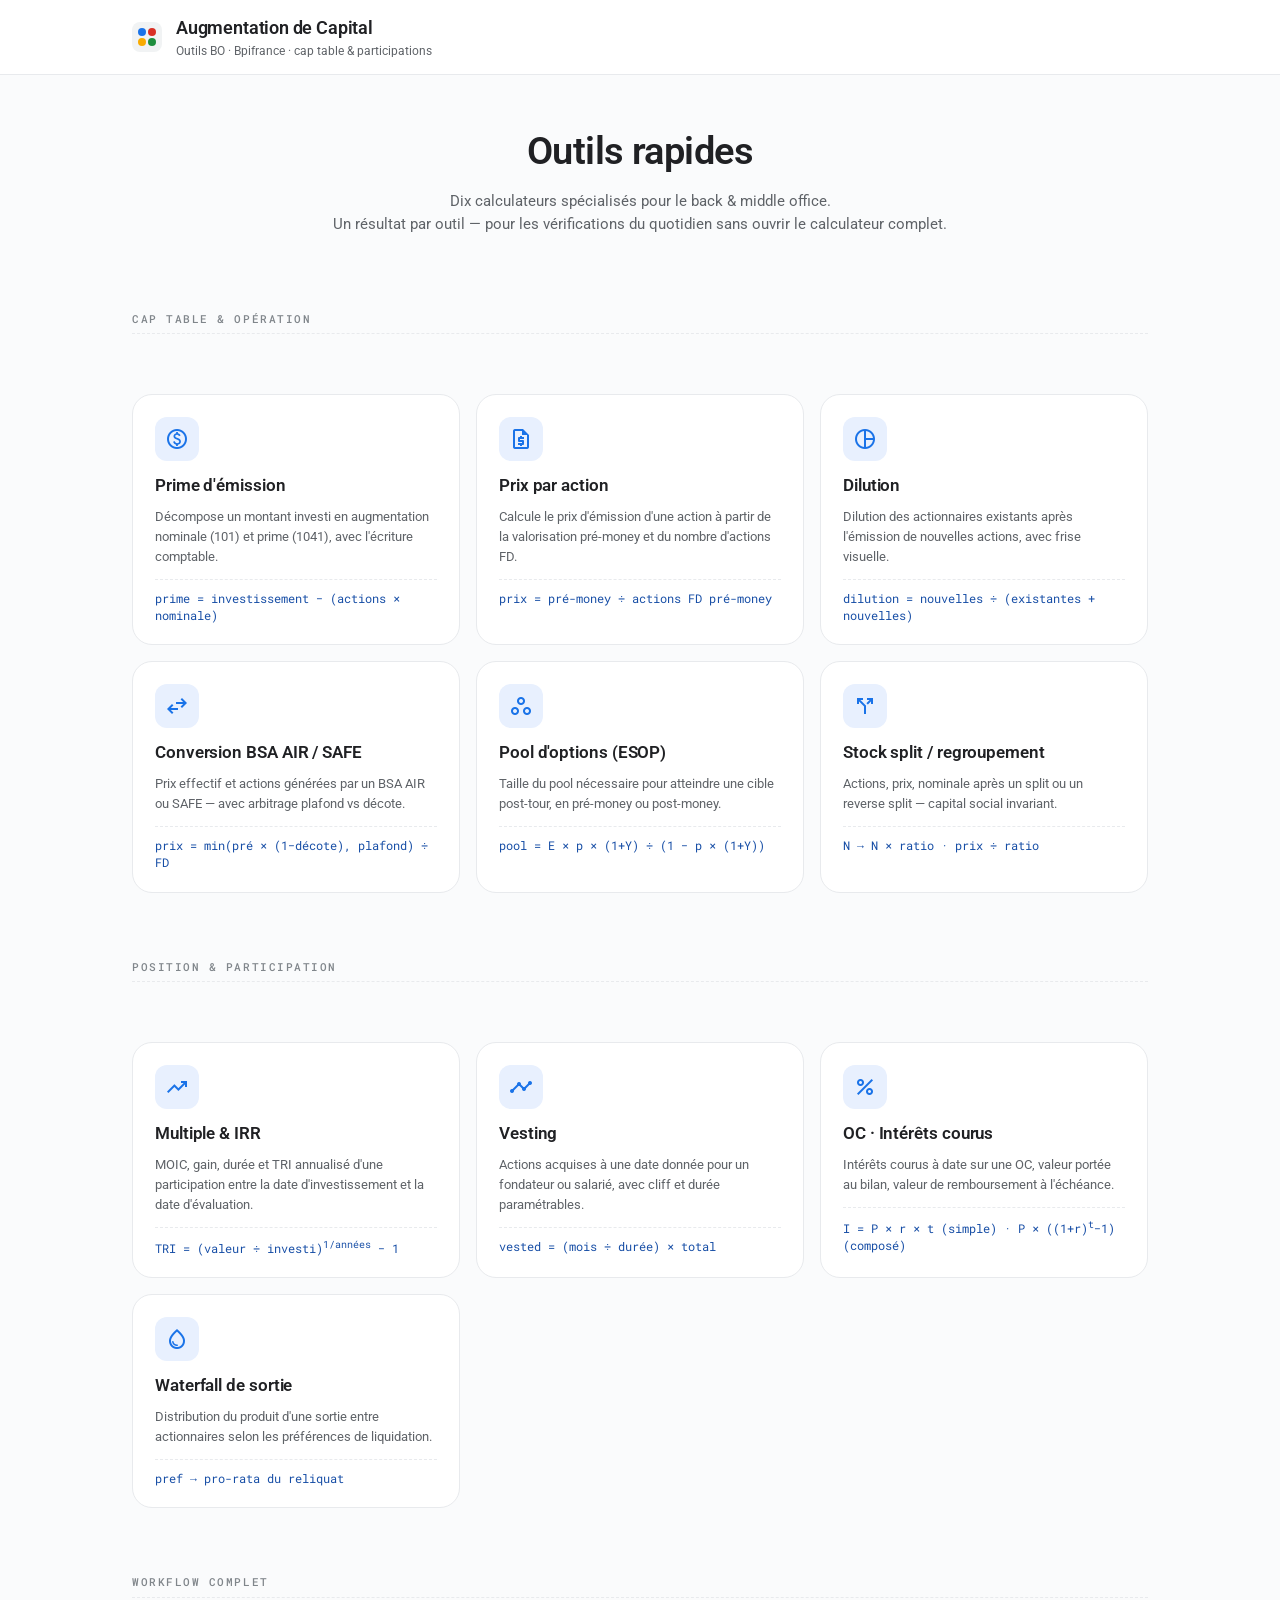
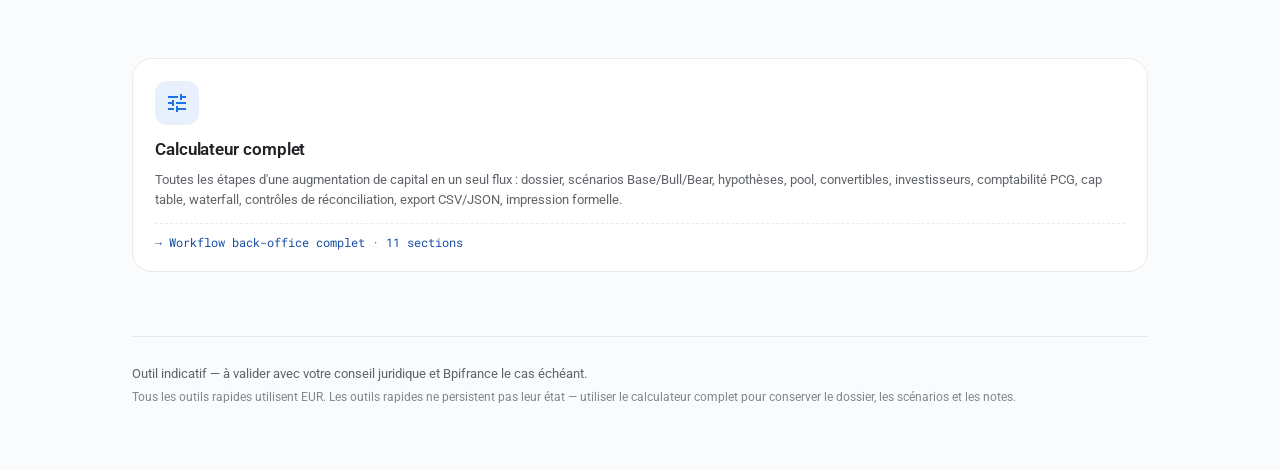
==== commit 5e726908: "Add 4 more BO tools: Multiple/IRR, Vesting, OC interest, Stock split Adds the daily-use position-tra" ====
--- a/index.html
+++ b/index.html
@@ -23,7 +23,7 @@
       </span>
       <div class="brand-text">
         <h1>Augmentation de Capital</h1>
-        <span class="brand-sub">Outils BO · Bpifrance · cap table</span>
+        <span class="brand-sub">Outils BO · Bpifrance · cap table & participations</span>
       </div>
     </div>
   </div>
@@ -33,9 +33,10 @@
 
   <section class="landing-hero">
     <h2 class="landing-title">Outils rapides</h2>
-    <p class="landing-sub">Six calculateurs spécialisés pour le back & middle office.<br>Un seul résultat par outil — pour les calculs ponctuels du quotidien.</p>
+    <p class="landing-sub">Dix calculateurs spécialisés pour le back & middle office.<br>Un résultat par outil — pour les vérifications du quotidien sans ouvrir le calculateur complet.</p>
   </section>
 
+  <div class="tool-group-head">Cap table & opération</div>
   <section class="tool-grid">
 
     <a class="tool-card" href="prime.html">
@@ -55,14 +56,14 @@
     <a class="tool-card" href="dilution.html">
       <span class="tool-icon"><span class="material-symbols-outlined">pie_chart</span></span>
       <h3>Dilution</h3>
-      <p>Calcule la dilution des actionnaires existants après l'émission de nouvelles actions.</p>
+      <p>Dilution des actionnaires existants après l'émission de nouvelles actions, avec frise visuelle.</p>
       <span class="tool-formula">dilution = nouvelles ÷ (existantes + nouvelles)</span>
     </a>
 
     <a class="tool-card" href="conversion.html">
       <span class="tool-icon"><span class="material-symbols-outlined">swap_horiz</span></span>
       <h3>Conversion BSA AIR / SAFE</h3>
-      <p>Prix effectif et nombre d'actions générées par un BSA AIR ou SAFE — avec arbitrage plafond vs décote.</p>
+      <p>Prix effectif et actions générées par un BSA AIR ou SAFE — avec arbitrage plafond vs décote.</p>
       <span class="tool-formula">prix = min(pré × (1−décote), plafond) ÷ FD</span>
     </a>
 
@@ -73,18 +74,56 @@
       <span class="tool-formula">pool = E × p × (1+Y) ÷ (1 − p × (1+Y))</span>
     </a>
 
+    <a class="tool-card" href="split.html">
+      <span class="tool-icon"><span class="material-symbols-outlined">call_split</span></span>
+      <h3>Stock split / regroupement</h3>
+      <p>Actions, prix, nominale après un split ou un reverse split — capital social invariant.</p>
+      <span class="tool-formula">N → N × ratio · prix ÷ ratio</span>
+    </a>
+
+  </section>
+
+  <div class="tool-group-head">Position & participation</div>
+  <section class="tool-grid">
+
+    <a class="tool-card" href="multiple.html">
+      <span class="tool-icon"><span class="material-symbols-outlined">trending_up</span></span>
+      <h3>Multiple & IRR</h3>
+      <p>MOIC, gain, durée et TRI annualisé d'une participation entre la date d'investissement et la date d'évaluation.</p>
+      <span class="tool-formula">TRI = (valeur ÷ investi)<sup>1/années</sup> − 1</span>
+    </a>
+
+    <a class="tool-card" href="vesting.html">
+      <span class="tool-icon"><span class="material-symbols-outlined">timeline</span></span>
+      <h3>Vesting</h3>
+      <p>Actions acquises à une date donnée pour un fondateur ou salarié, avec cliff et durée paramétrables.</p>
+      <span class="tool-formula">vested = (mois ÷ durée) × total</span>
+    </a>
+
+    <a class="tool-card" href="oc.html">
+      <span class="tool-icon"><span class="material-symbols-outlined">percent</span></span>
+      <h3>OC · Intérêts courus</h3>
+      <p>Intérêts courus à date sur une OC, valeur portée au bilan, valeur de remboursement à l'échéance.</p>
+      <span class="tool-formula">I = P × r × t (simple) · P × ((1+r)<sup>t</sup>−1) (composé)</span>
+    </a>
+
     <a class="tool-card" href="waterfall.html">
       <span class="tool-icon"><span class="material-symbols-outlined">water_drop</span></span>
       <h3>Waterfall de sortie</h3>
-      <p>Distribution du payout entre actionnaires lors d'une sortie, selon les préférences de liquidation.</p>
+      <p>Distribution du produit d'une sortie entre actionnaires selon les préférences de liquidation.</p>
       <span class="tool-formula">pref → pro-rata du reliquat</span>
     </a>
+
+  </section>
+
+  <div class="tool-group-head">Workflow complet</div>
+  <section class="tool-grid">
 
     <a class="tool-card tool-card-wide" href="complet.html">
       <span class="tool-icon"><span class="material-symbols-outlined">tune</span></span>
       <h3>Calculateur complet</h3>
-      <p>Toutes les étapes d'une augmentation de capital en un seul flux : dossier, scénarios Base/Bull/Bear, hypothèses, pool, convertibles, investisseurs, comptabilité, cap table, waterfall, contrôles de réconciliation.</p>
-      <span class="tool-formula">→ Workflow back-office complet</span>
+      <p>Toutes les étapes d'une augmentation de capital en un seul flux : dossier, scénarios Base/Bull/Bear, hypothèses, pool, convertibles, investisseurs, comptabilité PCG, cap table, waterfall, contrôles de réconciliation, export CSV/JSON, impression formelle.</p>
+      <span class="tool-formula">→ Workflow back-office complet · 11 sections</span>
     </a>
 
   </section>
@@ -92,7 +131,7 @@
   <footer class="page-foot">
     <div class="foot-text">
       <p>Outil indicatif — à valider avec votre conseil juridique et Bpifrance le cas échéant.</p>
-      <p class="muted">Toutes les valeurs sont saisies en EUR. Les outils rapides ne persistent pas leur état — utiliser le calculateur complet pour conserver le dossier.</p>
+      <p class="muted">Tous les outils rapides utilisent EUR. Les outils rapides ne persistent pas leur état — utiliser le calculateur complet pour conserver le dossier, les scénarios et les notes.</p>
     </div>
   </footer>
 </main>
--- a/styles.css
+++ b/styles.css
@@ -1008,6 +1008,16 @@
 .recon-item.error .recon-detail { color: inherit; opacity: .8; }
 
 /* ═══ Tools landing page ════════════════════════════════ */
+.tool-group-head {
+  font-family: var(--font-mono);
+  font-size: 11px; font-weight: 500;
+  letter-spacing: .14em; text-transform: uppercase;
+  color: var(--on-surface-3);
+  margin: 18px 0 -4px;
+  padding-bottom: 6px;
+  border-bottom: 1px dashed var(--outline-soft);
+}
+
 .nav-back {
   display: inline-flex; align-items: center; gap: 6px;
   padding: 6px 12px;
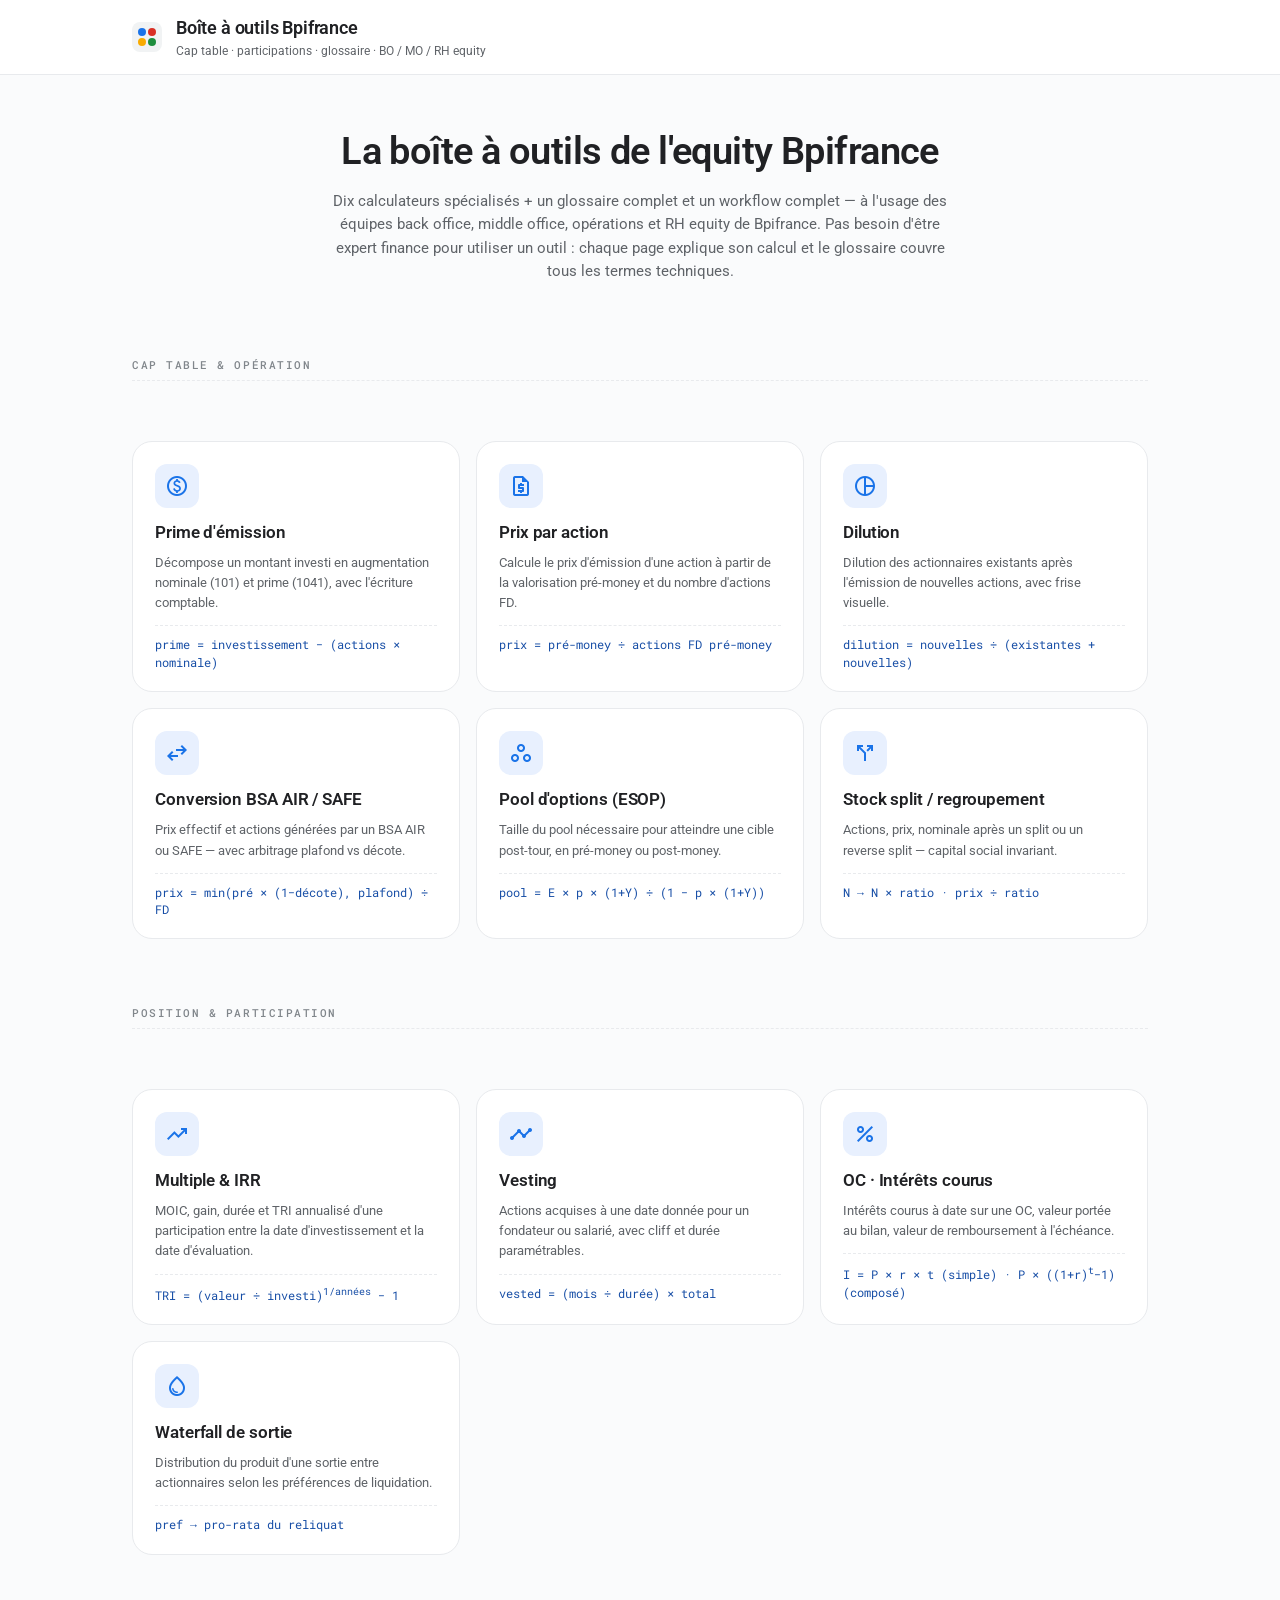
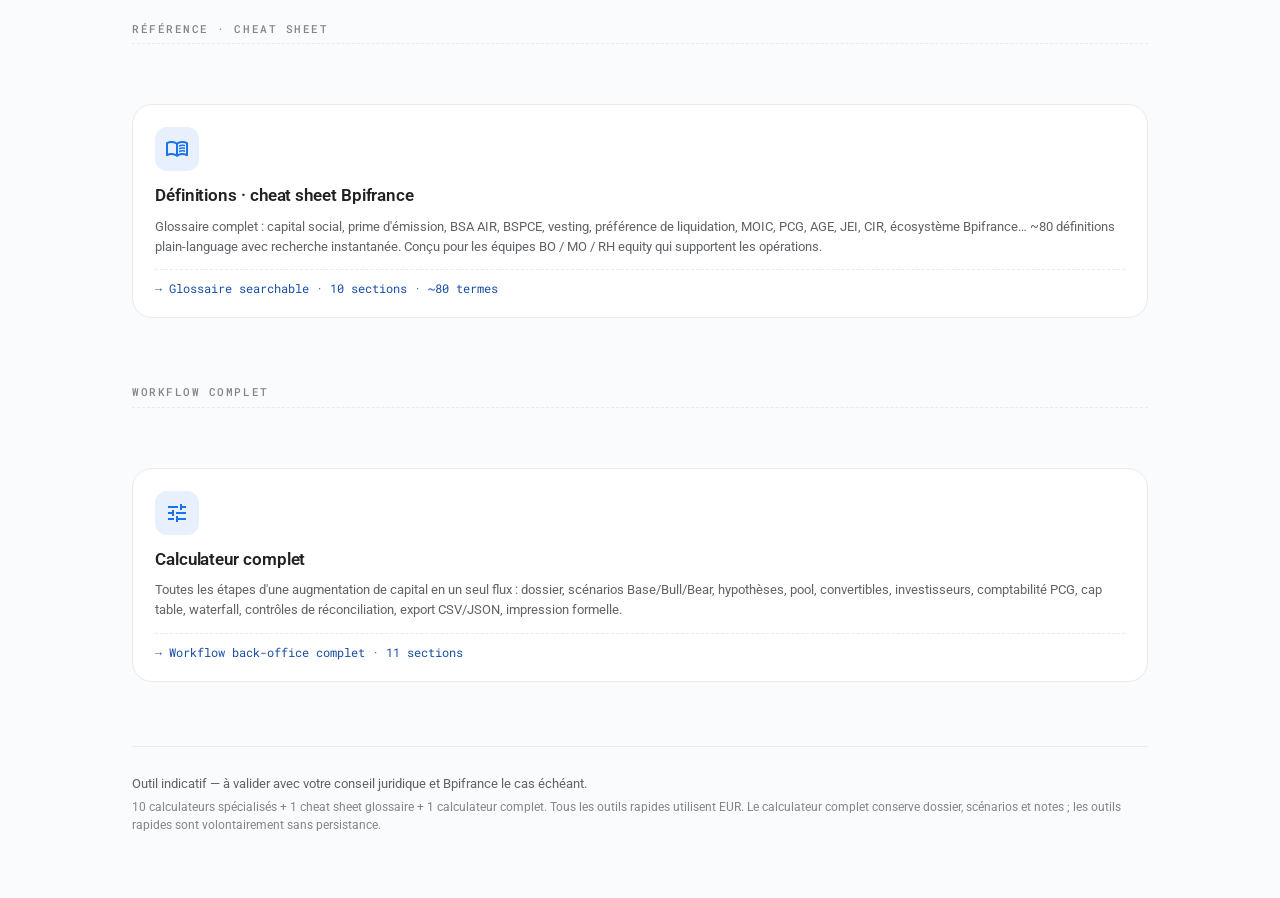
==== commit 2ed68576: "Add definitions / cheat-sheet page; update landing title & copy Adds a comprehensive glossary aimed " ====
--- a/index.html
+++ b/index.html
@@ -3,7 +3,7 @@
 <head>
 <meta charset="UTF-8">
 <meta name="viewport" content="width=device-width, initial-scale=1.0">
-<title>Outils rapides · Augmentation de Capital</title>
+<title>Boîte à outils Bpifrance · Cap table & glossaire</title>
 <link rel="preconnect" href="https://fonts.googleapis.com">
 <link rel="preconnect" href="https://fonts.gstatic.com" crossorigin>
 <link href="https://fonts.googleapis.com/css2?family=Google+Sans:wght@400;500;600;700&family=Roboto:wght@400;500;600&family=Roboto+Mono:wght@400;500&display=swap" rel="stylesheet">
@@ -22,8 +22,8 @@
         <span class="logo-dot dot-green"></span>
       </span>
       <div class="brand-text">
-        <h1>Augmentation de Capital</h1>
-        <span class="brand-sub">Outils BO · Bpifrance · cap table & participations</span>
+        <h1>Boîte à outils Bpifrance</h1>
+        <span class="brand-sub">Cap table · participations · glossaire · BO / MO / RH equity</span>
       </div>
     </div>
   </div>
@@ -32,8 +32,8 @@
 <main class="wrap">
 
   <section class="landing-hero">
-    <h2 class="landing-title">Outils rapides</h2>
-    <p class="landing-sub">Dix calculateurs spécialisés pour le back & middle office.<br>Un résultat par outil — pour les vérifications du quotidien sans ouvrir le calculateur complet.</p>
+    <h2 class="landing-title">La boîte à outils de l'equity Bpifrance</h2>
+    <p class="landing-sub">Dix calculateurs spécialisés + un glossaire complet et un workflow complet — à l'usage des équipes back office, middle office, opérations et RH equity de Bpifrance. Pas besoin d'être expert finance pour utiliser un outil : chaque page explique son calcul et le glossaire couvre tous les termes techniques.</p>
   </section>
 
   <div class="tool-group-head">Cap table & opération</div>
@@ -116,6 +116,18 @@
 
   </section>
 
+  <div class="tool-group-head">Référence · cheat sheet</div>
+  <section class="tool-grid">
+
+    <a class="tool-card tool-card-wide" href="definitions.html">
+      <span class="tool-icon"><span class="material-symbols-outlined">menu_book</span></span>
+      <h3>Définitions · cheat sheet Bpifrance</h3>
+      <p>Glossaire complet : capital social, prime d'émission, BSA AIR, BSPCE, vesting, préférence de liquidation, MOIC, PCG, AGE, JEI, CIR, écosystème Bpifrance… ~80 définitions plain-language avec recherche instantanée. Conçu pour les équipes BO / MO / RH equity qui supportent les opérations.</p>
+      <span class="tool-formula">→ Glossaire searchable · 10 sections · ~80 termes</span>
+    </a>
+
+  </section>
+
   <div class="tool-group-head">Workflow complet</div>
   <section class="tool-grid">
 
@@ -131,7 +143,7 @@
   <footer class="page-foot">
     <div class="foot-text">
       <p>Outil indicatif — à valider avec votre conseil juridique et Bpifrance le cas échéant.</p>
-      <p class="muted">Tous les outils rapides utilisent EUR. Les outils rapides ne persistent pas leur état — utiliser le calculateur complet pour conserver le dossier, les scénarios et les notes.</p>
+      <p class="muted">10 calculateurs spécialisés + 1 cheat sheet glossaire + 1 calculateur complet. Tous les outils rapides utilisent EUR. Le calculateur complet conserve dossier, scénarios et notes ; les outils rapides sont volontairement sans persistance.</p>
     </div>
   </footer>
 </main>
--- a/styles.css
+++ b/styles.css
@@ -1017,6 +1017,116 @@
   padding-bottom: 6px;
   border-bottom: 1px dashed var(--outline-soft);
 }
+
+/* ═══ Definitions / cheat-sheet page ════════════════════ */
+.def-search {
+  display: flex; align-items: center; gap: 10px;
+  background: var(--surface);
+  border: 1px solid var(--outline);
+  border-radius: var(--radius-pill);
+  padding: 8px 16px;
+  margin: 18px 0 4px;
+  transition: border-color .15s, box-shadow .15s;
+}
+.def-search:focus-within {
+  border-color: var(--primary);
+  box-shadow: 0 0 0 3px rgba(26,115,232,.18);
+}
+.def-search .material-symbols-outlined { color: var(--on-surface-2); font-size: 20px !important; }
+.def-search input {
+  appearance: none; border: 0; outline: none; background: transparent;
+  flex: 1; min-width: 0;
+  font-family: var(--font-sans); font-size: 14px;
+  color: var(--on-surface);
+  padding: 4px 0;
+}
+.def-search input::placeholder { color: var(--on-surface-3); }
+.def-count {
+  font-family: var(--font-mono); font-size: 11.5px;
+  color: var(--on-surface-3);
+  letter-spacing: .02em;
+  flex: 0 0 auto;
+}
+
+.def-toc {
+  display: flex; flex-wrap: wrap;
+  gap: 6px 10px;
+  padding: 14px 18px;
+  background: var(--surface-2);
+  border-radius: var(--radius);
+  margin: 8px 0 16px;
+  font-size: 12.5px;
+}
+.def-toc a {
+  display: inline-block;
+  color: var(--primary-ink);
+  text-decoration: none;
+  padding: 4px 10px;
+  border-radius: var(--radius-pill);
+  background: var(--surface);
+  border: 1px solid var(--outline-soft);
+  transition: all .15s;
+}
+.def-toc a:hover {
+  background: var(--primary-soft);
+  border-color: var(--primary);
+}
+
+.def-group {
+  margin-top: 28px;
+  scroll-margin-top: 80px;
+}
+.def-group h3 {
+  margin: 0 0 14px;
+  padding-bottom: 6px;
+  border-bottom: 2px solid var(--on-surface);
+  font-size: 17px; font-weight: 600;
+  letter-spacing: -.005em;
+}
+
+.def-grid {
+  display: grid;
+  grid-template-columns: 1fr 1fr;
+  gap: 12px;
+}
+@media (max-width: 720px) { .def-grid { grid-template-columns: 1fr; } }
+
+.def-card {
+  background: var(--surface);
+  border: 1px solid var(--outline-soft);
+  border-radius: var(--radius);
+  padding: 14px 16px;
+  transition: border-color .15s;
+}
+.def-card:hover { border-color: var(--outline); }
+.def-term {
+  font-size: 14px;
+  font-weight: 600;
+  margin-bottom: 6px;
+  color: var(--on-surface);
+  letter-spacing: -.005em;
+}
+.def-alt {
+  font-family: var(--font-mono);
+  font-size: 10.5px;
+  font-weight: 500;
+  color: var(--on-surface-3);
+  margin-left: 8px;
+  letter-spacing: .02em;
+}
+.def-text {
+  font-size: 12.5px;
+  color: var(--on-surface-2);
+  line-height: 1.55;
+}
+.def-text a {
+  color: var(--primary);
+  text-decoration: none;
+  font-weight: 500;
+  white-space: nowrap;
+}
+.def-text a:hover { text-decoration: underline; }
+.def-text em { font-style: italic; color: var(--on-surface); }
 
 .nav-back {
   display: inline-flex; align-items: center; gap: 6px;
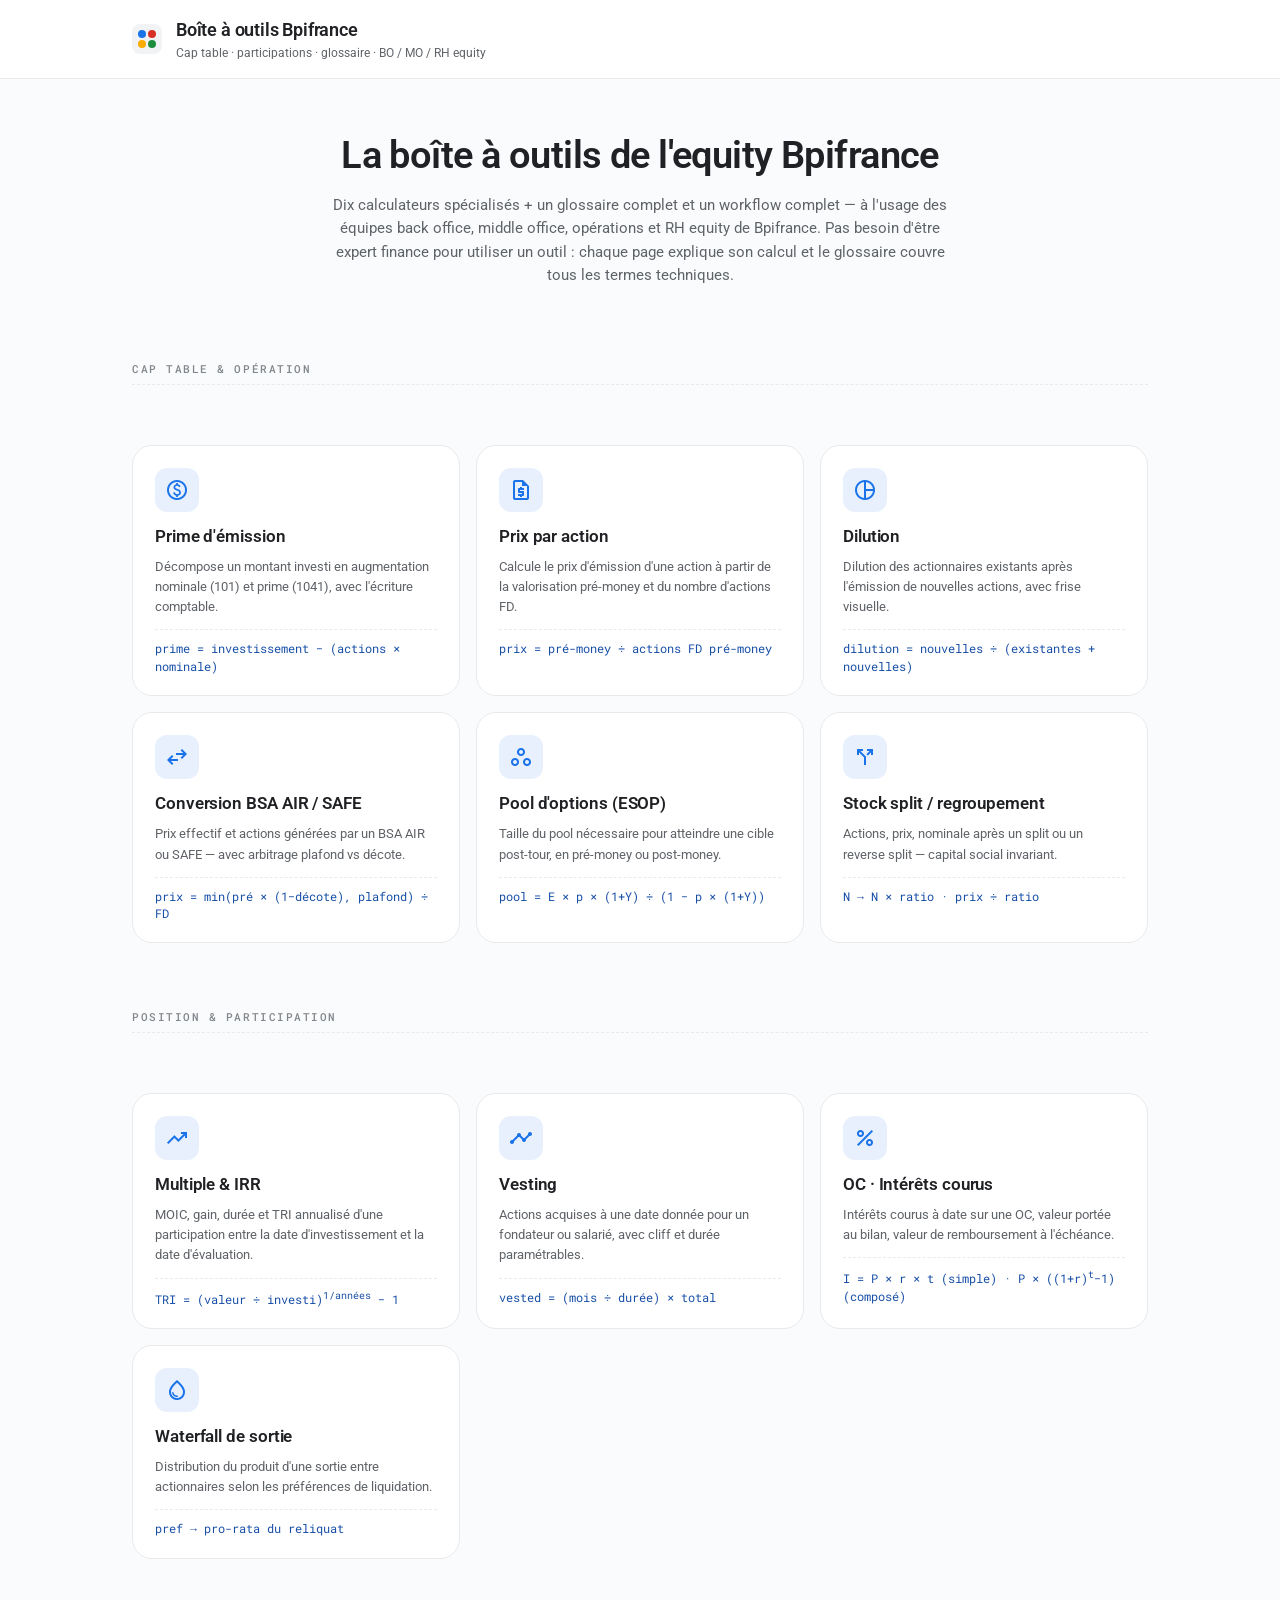
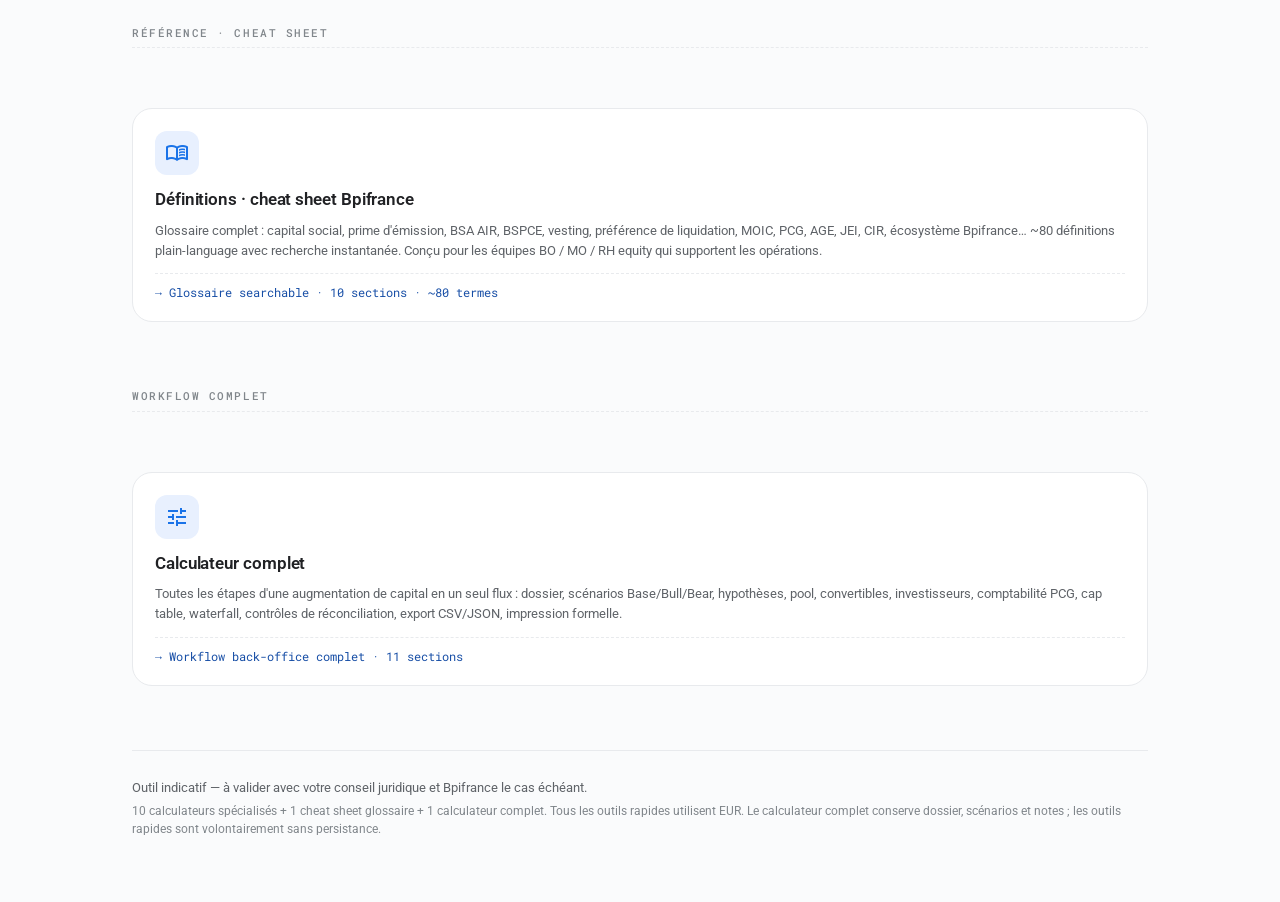
==== commit 0187926c: "Make the top-left brand a home link on every page Wraps the brand (logo + title + subtitle) in <a hr" ====
--- a/index.html
+++ b/index.html
@@ -14,7 +14,7 @@
 
 <header class="app-bar">
   <div class="app-bar-inner">
-    <div class="brand">
+    <a class="brand" href="index.html">
       <span class="logo-mark" aria-hidden="true">
         <span class="logo-dot dot-blue"></span>
         <span class="logo-dot dot-red"></span>
@@ -25,7 +25,7 @@
         <h1>Boîte à outils Bpifrance</h1>
         <span class="brand-sub">Cap table · participations · glossaire · BO / MO / RH equity</span>
       </div>
-    </div>
+    </a>
   </div>
 </header>
 
--- a/styles.css
+++ b/styles.css
@@ -76,7 +76,17 @@
   display: flex; align-items: center; justify-content: space-between;
   gap: 24px; flex-wrap: wrap;
 }
-.brand { display: flex; align-items: center; gap: 14px; }
+.brand {
+  display: flex; align-items: center; gap: 14px;
+  text-decoration: none; color: inherit;
+  border-radius: var(--radius-sm);
+  padding: 2px 6px; margin-left: -6px;
+  transition: background .15s;
+}
+a.brand { cursor: pointer; }
+a.brand:hover { background: var(--surface-2); }
+a.brand:hover .brand-text h1 { color: var(--primary-ink); }
+a.brand:focus { outline: 2px solid var(--primary); outline-offset: 2px; }
 .logo-mark {
   display: inline-grid;
   grid-template-columns: 8px 8px;
@@ -479,9 +489,6 @@
   opacity: 1; visibility: visible;
 }
 
-.row-card .mini label {
-  display: flex; align-items: center; gap: 4px;
-}
 .tf-input {
   display: flex; align-items: stretch;
   background: var(--surface);
@@ -588,6 +595,7 @@
 
 .row-card .mini { display: flex; flex-direction: column; gap: 5px; }
 .row-card .mini label {
+  display: flex; align-items: center; gap: 4px;
   font-size: 10.5px; font-weight: 500;
   letter-spacing: .04em; text-transform: uppercase;
   color: var(--on-surface-3);
@@ -618,6 +626,24 @@
   background-repeat: no-repeat;
   background-position: right 12px center;
   padding-right: 30px;
+}
+
+/* Standalone dropdown for tool pages (pool, oc, split etc.) — matches .tf-input visual */
+.head-mini-select {
+  appearance: none;
+  width: 100%;
+  padding: 12px 32px 12px 14px;
+  border: 1px solid var(--outline);
+  background: var(--surface) url("data:image/svg+xml;utf8,<svg xmlns='http://www.w3.org/2000/svg' width='12' height='12' viewBox='0 0 12 12'><path d='M3 4.5l3 3 3-3' fill='none' stroke='%235f6368' stroke-width='1.5'/></svg>") no-repeat right 12px center;
+  border-radius: var(--radius-sm);
+  font-family: var(--font-mono); font-size: 15px; font-weight: 500;
+  color: var(--on-surface); outline: none; cursor: pointer;
+  transition: border-color .15s, box-shadow .15s;
+}
+.head-mini-select:hover { border-color: var(--on-surface-3); }
+.head-mini-select:focus {
+  border-color: var(--primary);
+  box-shadow: 0 0 0 3px rgba(26,115,232,.18);
 }
 
 .row-card button.del {
